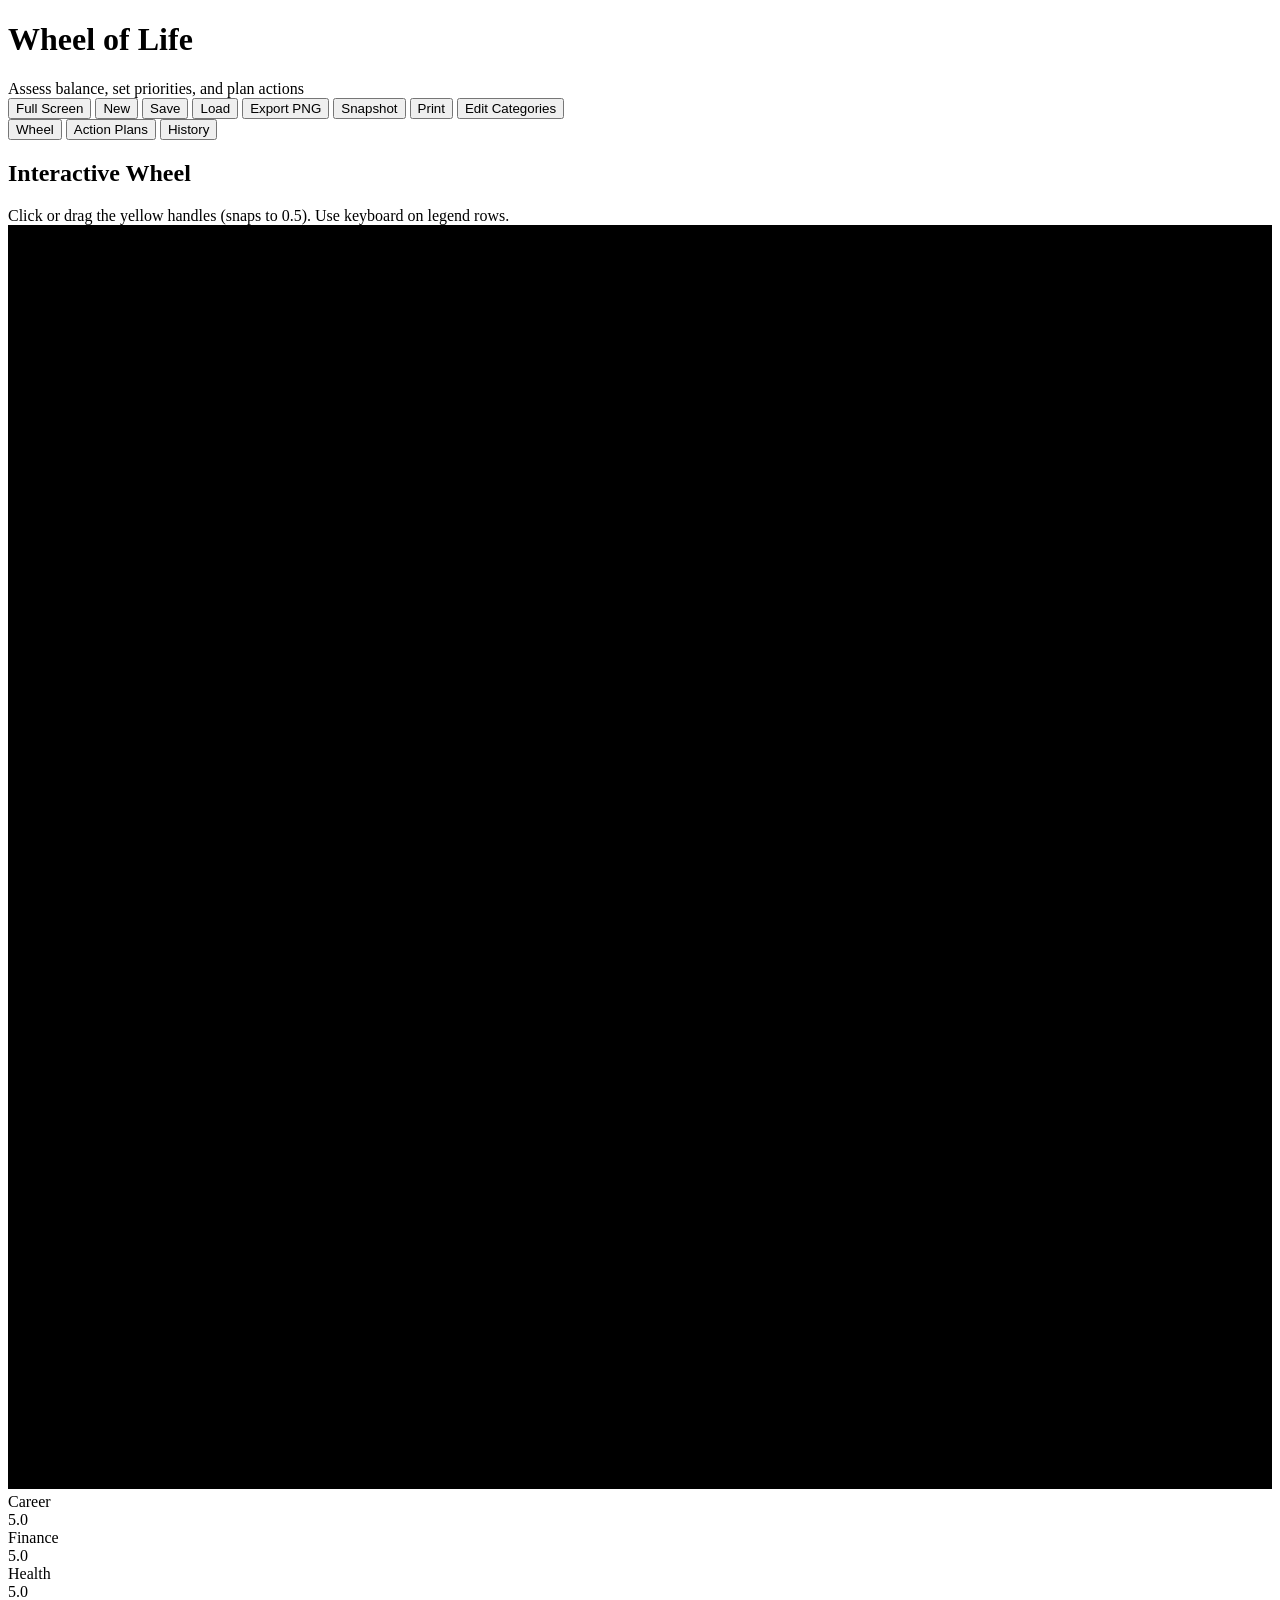
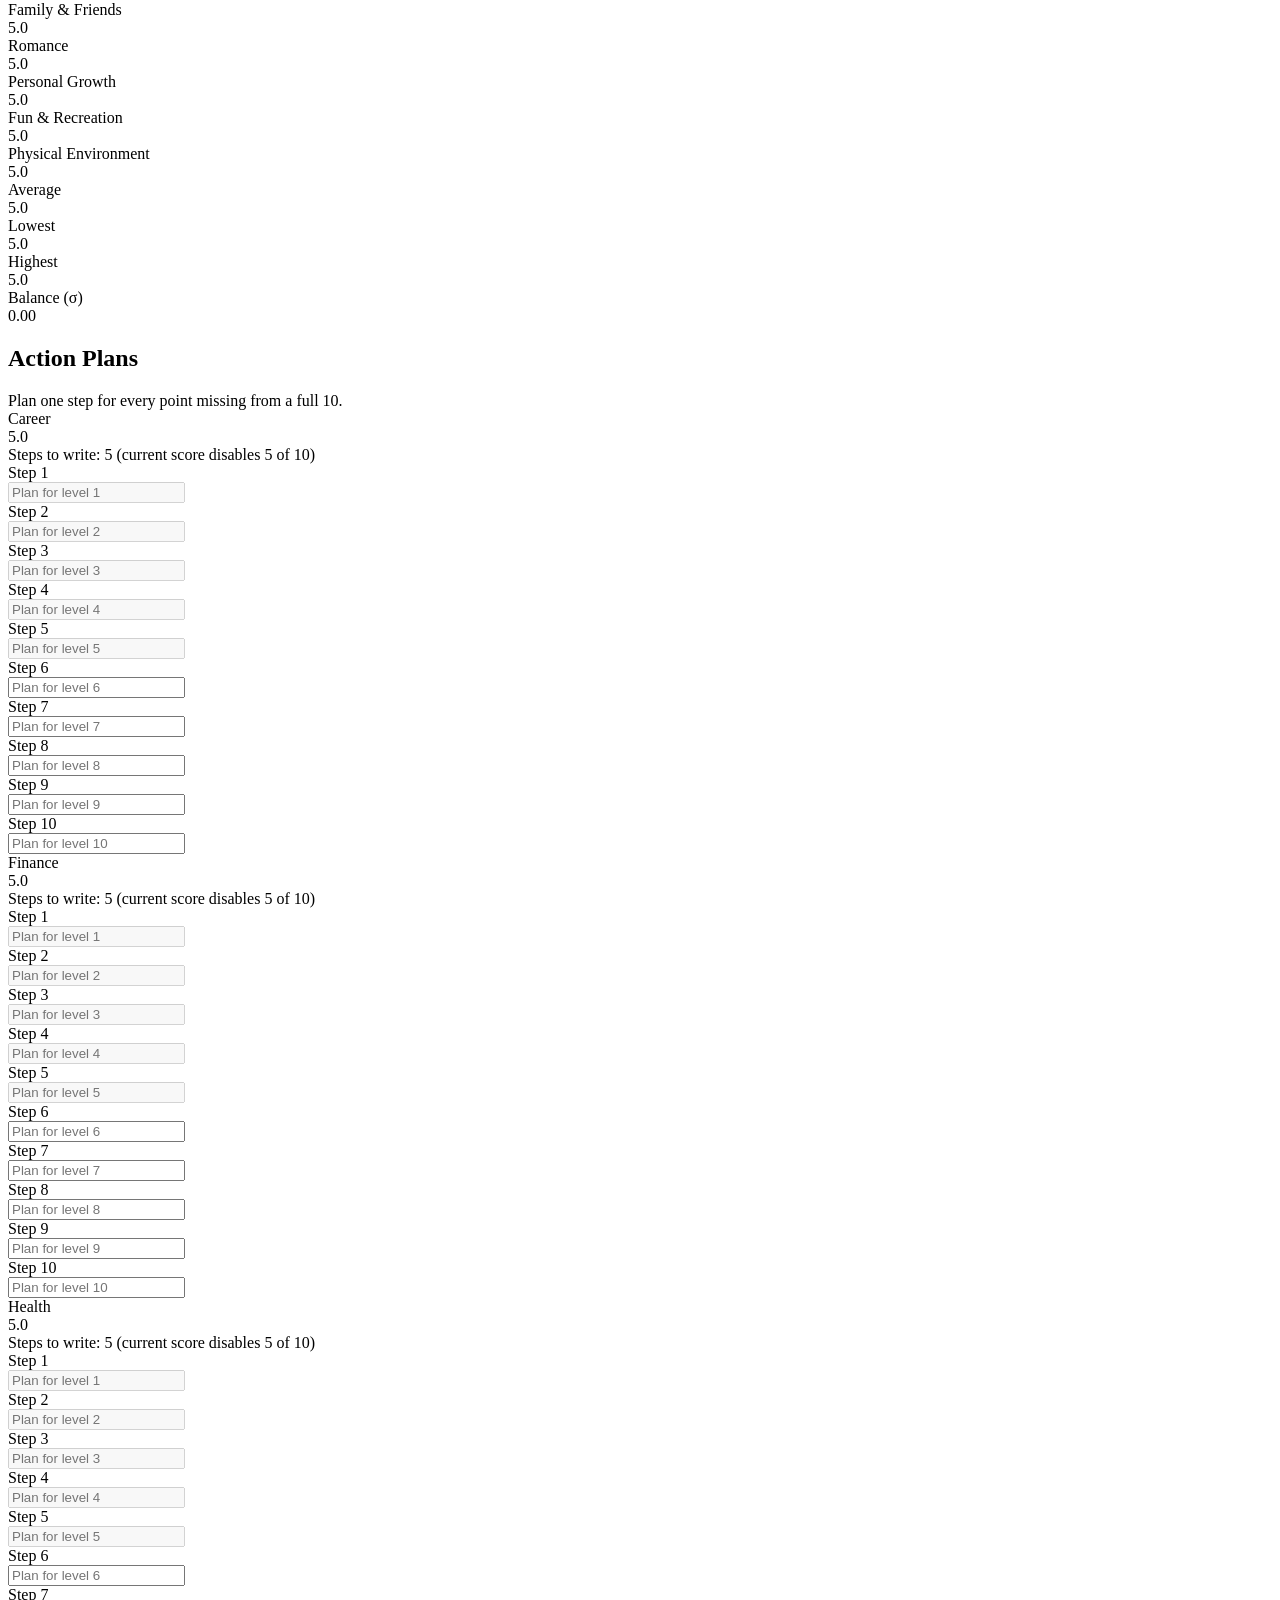
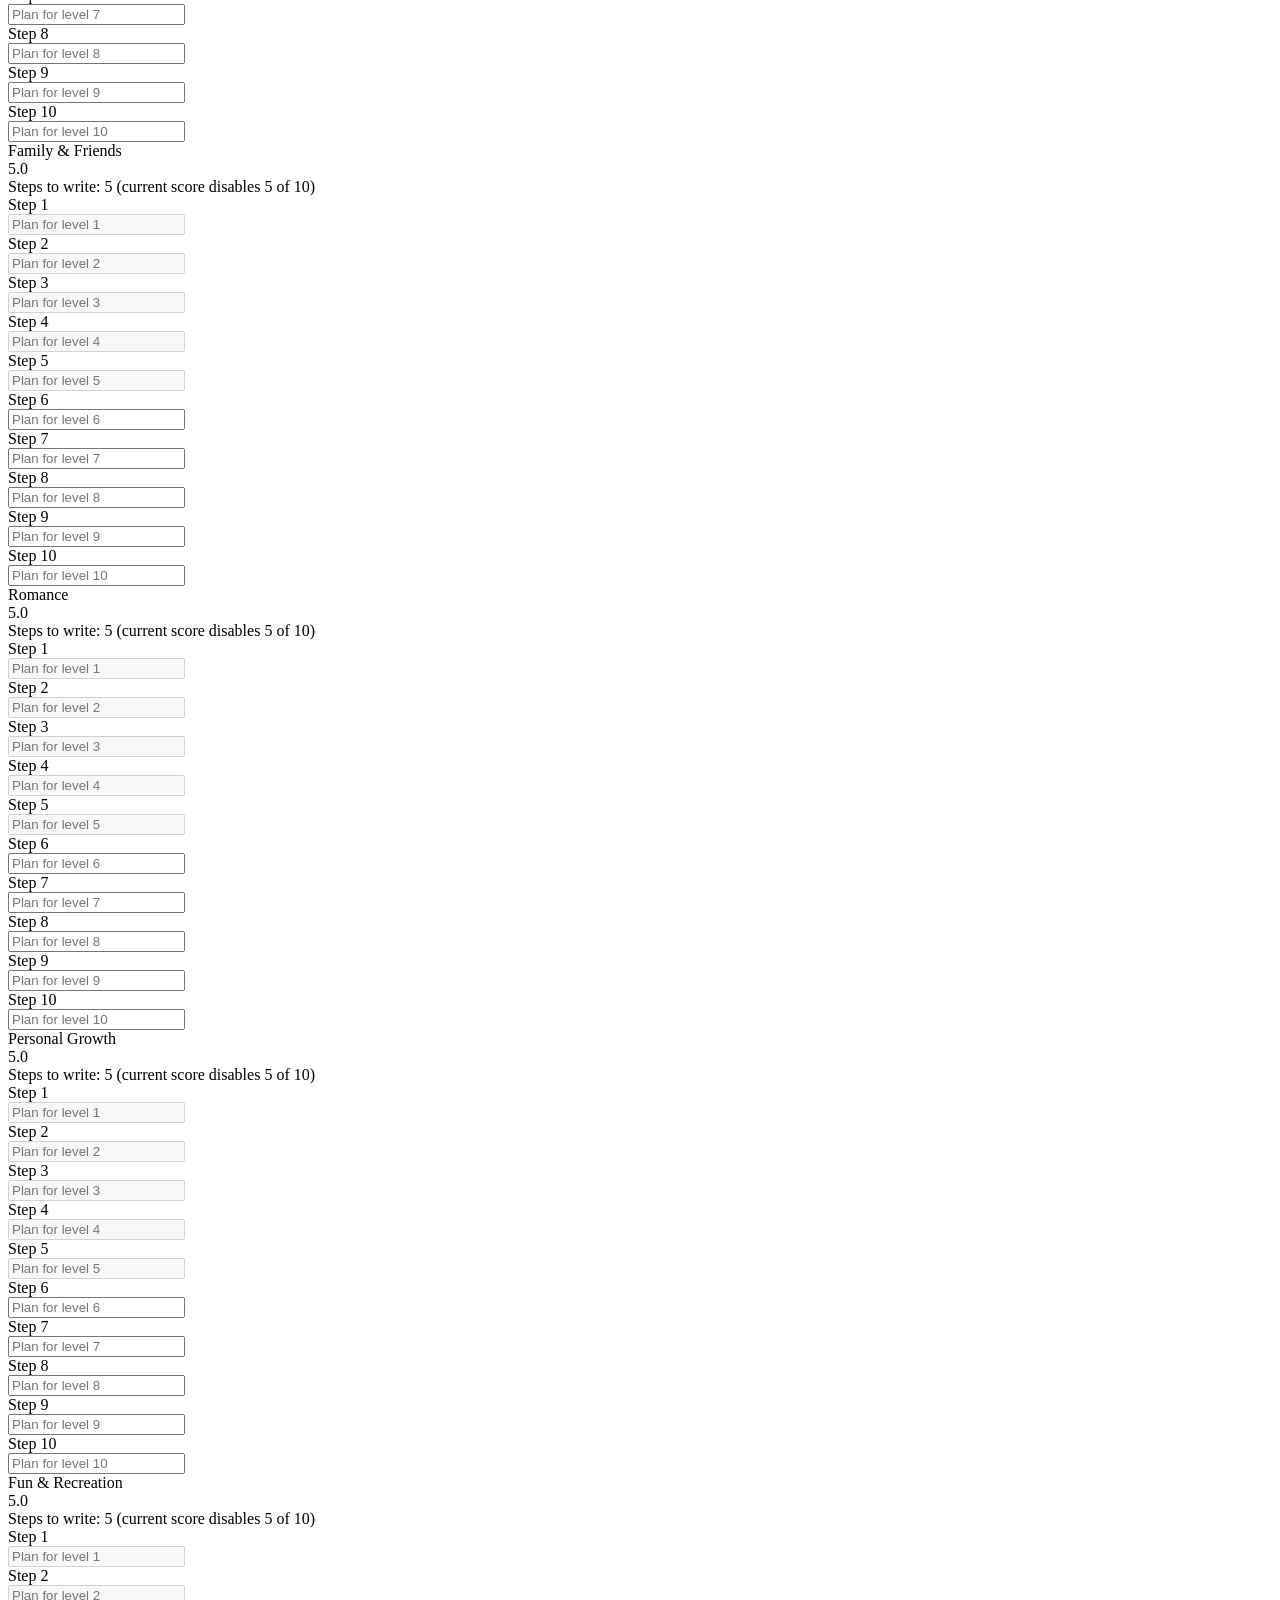
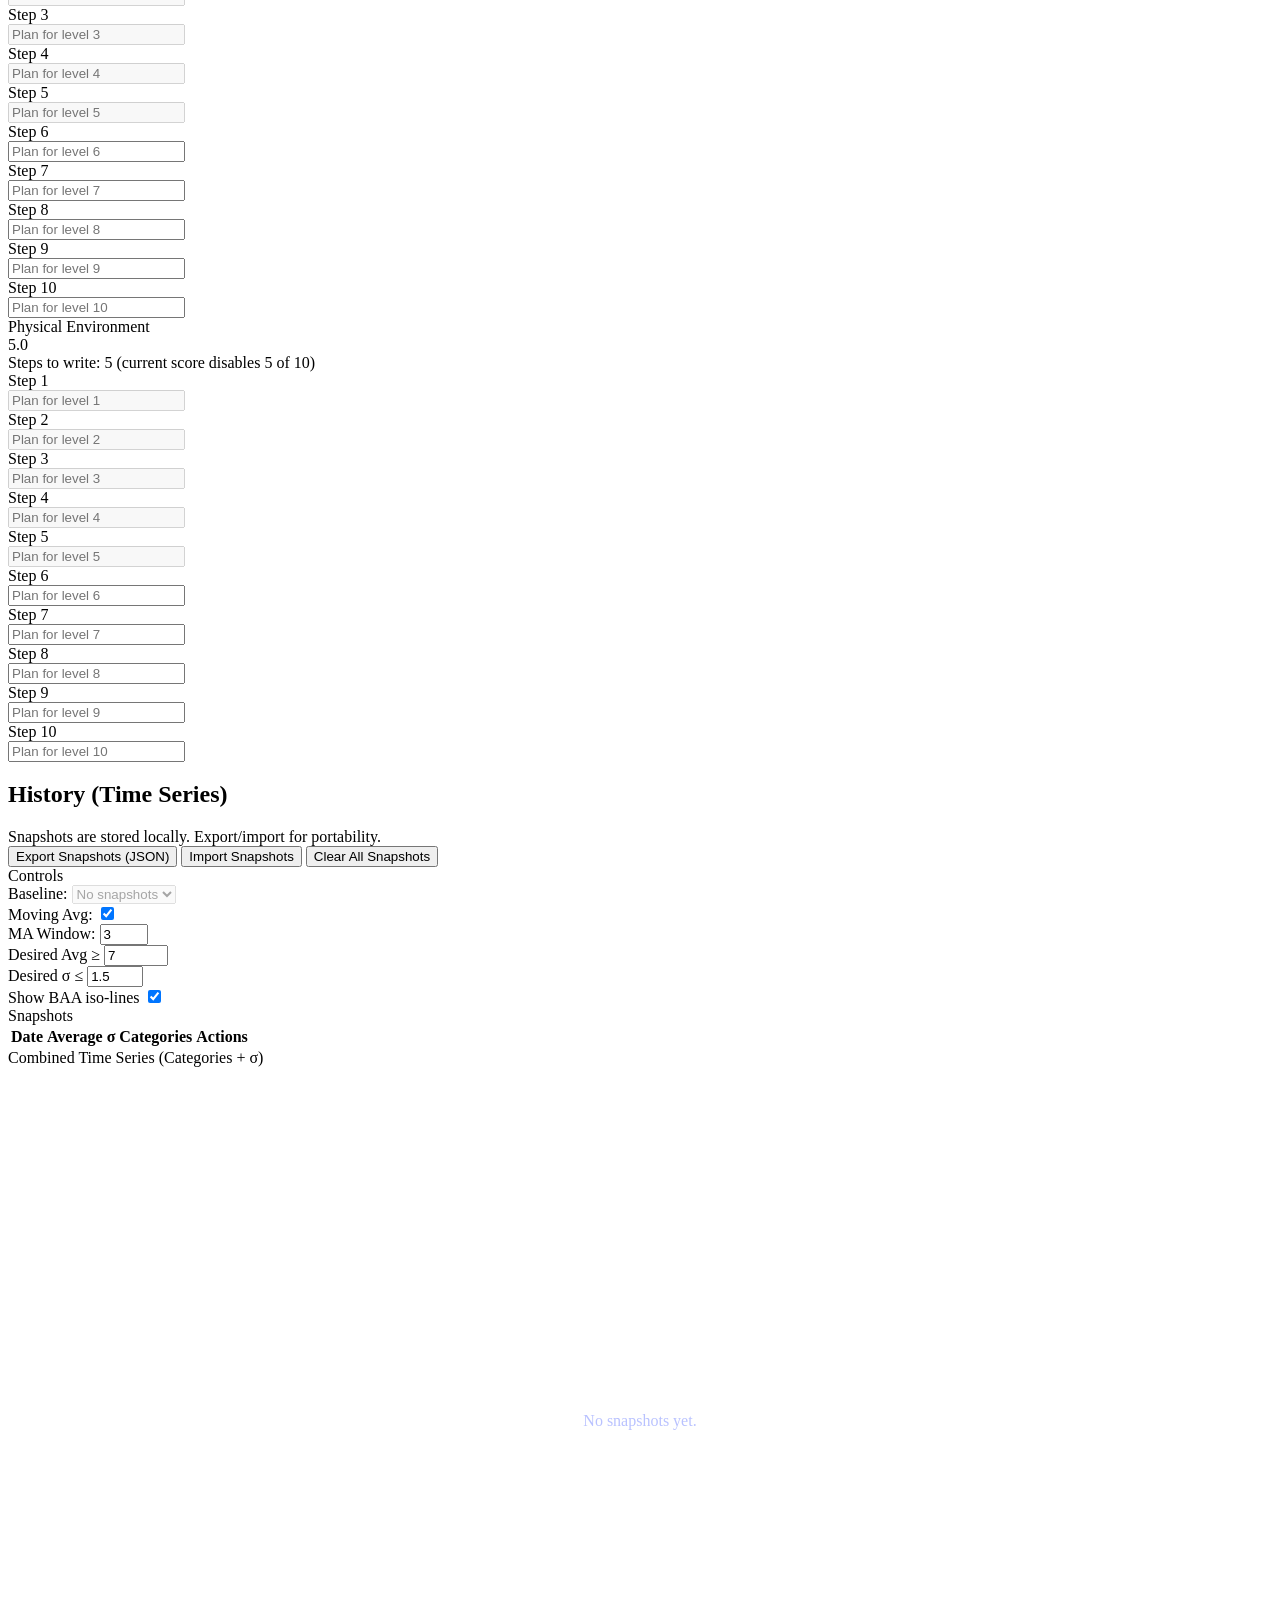
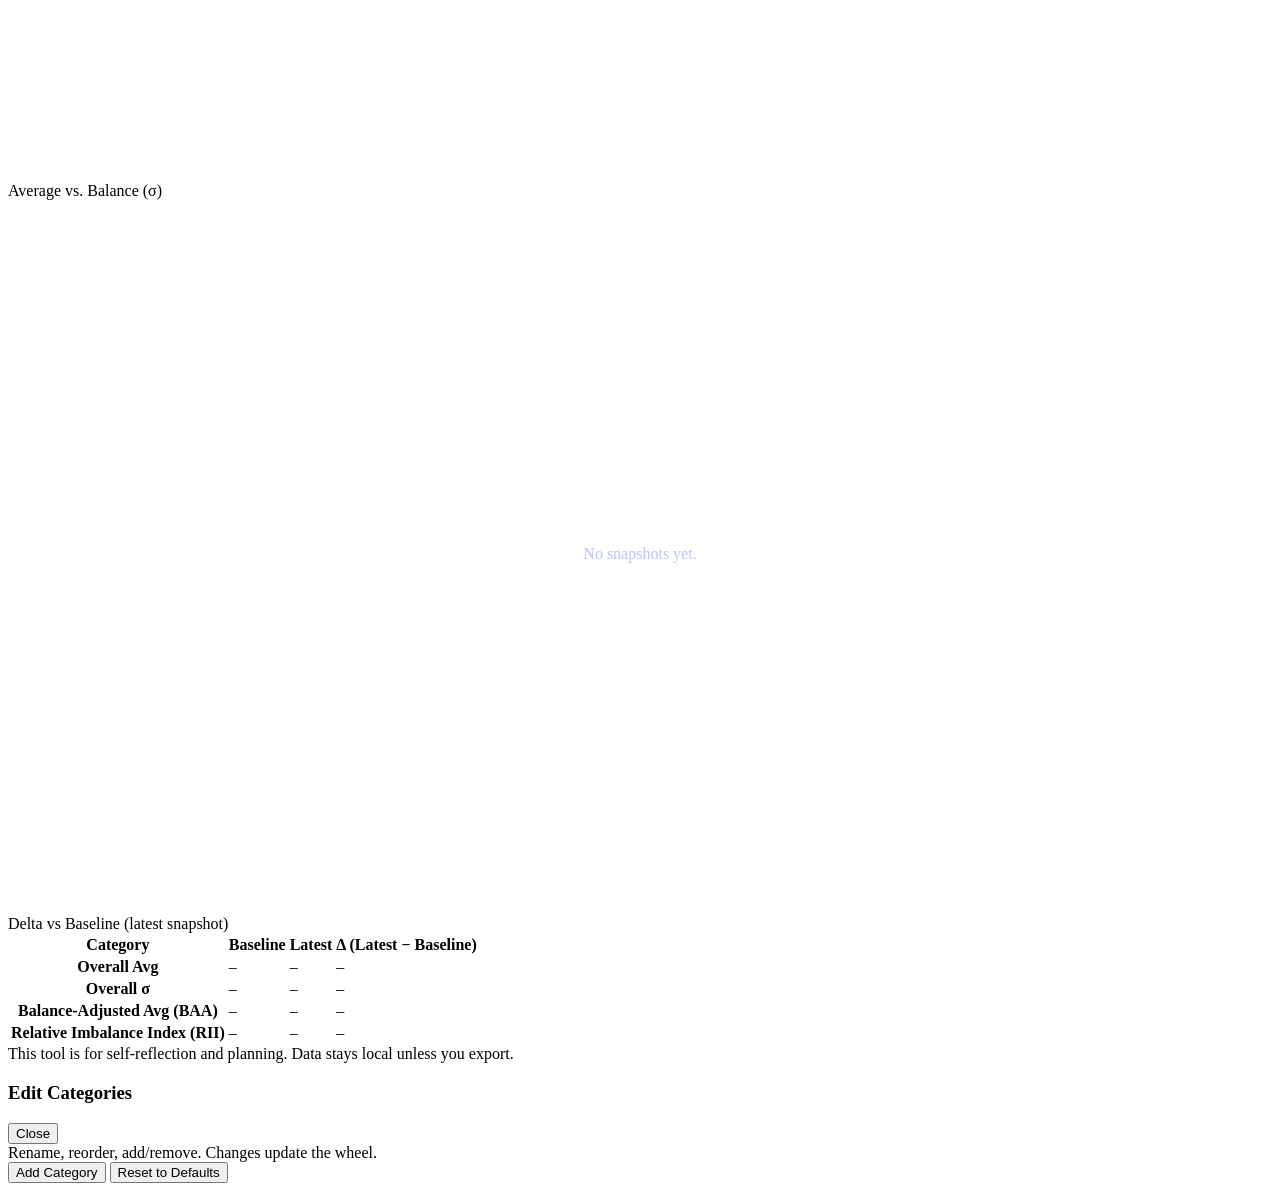
==== index.html @ f2a6cd01 "Update index.html - fix print stylesheet link" ====
<!DOCTYPE html>
<html lang="en">
<head>
  <meta charset="utf-8" />
  <title>Wheel of Life — Interactive Workshop App</title>
  <meta name="viewport" content="width=device-width, initial-scale=1" />
  <link rel="stylesheet" href="/wheel_of_life/css/base.css">
  <link rel="stylesheet" media="print" href="/wheel_of_life/css/print.css">
</head>
<body>
  <header>
    <div>
      <h1>Wheel of Life</h1>
      <div class="sub">Assess balance, set priorities, and plan actions</div>
    </div>
    <div class="toolbar">
      <button class="btn" id="btnFullscreen">Full Screen</button>
      <button class="btn" id="btnNew">New</button>
      <button class="btn" id="btnSave">Save</button>
      <button class="btn" id="btnLoad">Load</button>
      <button class="btn primary" id="btnExport">Export PNG</button>
      <button class="btn" id="btnSnapshot">Snapshot</button>
      <button class="btn ghost" id="btnPrint">Print</button>
      <button class="btn" id="btnEditCats">Edit Categories</button>
      <input type="file" id="fileInput" accept=".json,.txt" style="display:none" />
      <input type="file" id="snapFileInput" accept=".json,.txt" style="display:none" />
    </div>
  </header>

  <!-- Tabs -->
  <div class="tabs">
    <button class="tab active" data-tab="wheel">Wheel</button>
    <button class="tab" data-tab="actions">Action Plans</button>
    <button class="tab" data-tab="history">History</button>
  </div>

  <main>
    <!-- WHEEL -->
    <section id="page-wheel" class="page active">
      <section class="card">
        <h2>Interactive Wheel</h2>
        <div class="small">Click or drag the yellow handles (snaps to 0.5). Use keyboard on legend rows.</div>

        <div class="wheel-wrap">
          <svg id="wheel" viewBox="0 0 1100 1100" role="img" aria-label="Wheel of Life chart" xmlns="http://www.w3.org/2000/svg">
            <defs>
              <radialGradient id="bgGrad" cx="50%" cy="50%" r="60%">
                <stop offset="0%" stop-color="#0f1324"></stop>
                <stop offset="100%" stop-color="#0b1020"></stop>
              </radialGradient>
            </defs>
            <rect x="0" y="0" width="1100" height="1100" fill="url(#bgGrad)"></rect>

            <g id="rings"></g>
            <g id="axes"></g>
            <g id="ticks"></g>
            <g id="bands"></g>
            <g id="labels"></g>

            <!-- Overlay BEFORE handles (so handles remain draggable) -->
            <rect class="overlay" x="0" y="0" width="1100" height="1100"></rect>

            <g id="handles"></g>
            <circle class="center-dot" cx="550" cy="550" r="3"></circle>
          </svg>
          <div id="liveRegion" class="sr-live" aria-live="polite" aria-atomic="true"></div>
        </div>

        <div id="legend" class="legend" aria-label="Category legend and current scores"></div>

        <div class="statline">
          <div class="stat"><div class="label">Average</div><div class="value" id="avgVal">5.0</div></div>
          <div class="stat"><div class="label">Lowest</div><div class="value" id="minVal">5.0</div></div>
          <div class="stat"><div class="label">Highest</div><div class="value" id="maxVal">5.0</div></div>
          <div class="stat"><div class="label">Balance (σ)</div><div class="value" id="stdVal">0.00</div></div>
        </div>
      </section>
    </section>

    <!-- ACTION PLANS -->
    <section id="page-actions" class="page">
      <section class="card">
        <h2>Action Plans</h2>
        <div class="small">Plan one step for every point missing from a full 10.</div>
        <div id="plansPanel" class="plans-panel"></div>
      </section>
    </section>

    <!-- HISTORY -->
    <section id="page-history" class="page">
      <section class="card">
        <h2>History (Time Series)</h2>
        <div class="small">Snapshots are stored locally. Export/import for portability.</div>

        <div class="history-toolbar">
          <button class="btn" id="btnExportSnaps">Export Snapshots (JSON)</button>
          <button class="btn" id="btnImportSnaps">Import Snapshots</button>
          <button class="btn danger" id="btnClearSnaps">Clear All Snapshots</button>
        </div>

        <div class="chart-card">
          <div class="chart-title">Controls</div>
          <div class="chart-controls">
            <div class="form-field">
              <label for="baselineSelect">Baseline:</label>
              <select id="baselineSelect"></select>
            </div>
            <div class="form-field">
              <label for="maToggle">Moving Avg:</label>
              <input type="checkbox" id="maToggle" checked />
            </div>
            <div class="form-field">
              <label for="maWindow">MA Window:</label>
              <input type="number" id="maWindow" min="2" max="10" value="3" />
            </div>
            <div class="form-field">
              <label for="targetAvg">Desired Avg ≥</label>
              <input type="number" id="targetAvg" min="0" max="10" step="0.5" value="7" />
            </div>
            <div class="form-field">
              <label for="targetSigma">Desired σ ≤</label>
              <input type="number" id="targetSigma" min="0" max="5" step="0.1" value="1.5" />
            </div>
            <div class="form-field">
              <label for="isoToggle">Show BAA iso-lines</label>
              <input type="checkbox" id="isoToggle" checked />
            </div>
          </div>
        </div>

        <div class="history-grid">
          <!-- Snapshots table card -->
          <div class="chart-card">
            <div class="chart-title">Snapshots</div>
            <table class="history-table" id="historyTable" aria-label="Snapshot list">
              <thead>
                <tr>
                  <th>Date</th>
                  <th>Average</th>
                  <th>σ</th>
                  <th>Categories</th>
                  <th>Actions</th>
                </tr>
              </thead>
              <tbody></tbody>
            </table>
          </div>

          <!-- Combined time series -->
          <div class="chart-card">
            <div class="chart-title">Combined Time Series (Categories + σ)</div>
            <div id="combinedChart" class="chart-svg" role="img" aria-label="Categories and balance sigma over time" tabindex="0"></div>
          </div>

          <div class="chart-card">
            <div class="chart-title">Average vs. Balance (σ)</div>
            <div id="avgSigmaChart" class="chart-svg" role="img" aria-label="Average vs sigma" tabindex="0"></div>
          </div>

          <div class="chart-card">
            <div class="chart-title">Delta vs Baseline (latest snapshot)</div>
            <table class="history-table" id="deltaTable" aria-label="Delta vs baseline">
              <thead>
                <tr>
                  <th>Category</th>
                  <th>Baseline</th>
                  <th>Latest</th>
                  <th>Δ (Latest − Baseline)</th>
                </tr>
              </thead>
              <tbody></tbody>
              <tfoot>
                <tr><th>Overall Avg</th><td id="deltaAvgBase">–</td><td id="deltaAvgLatest">–</td><td id="deltaAvgDiff">–</td></tr>
                <tr><th>Overall σ</th><td id="deltaSigmaBase">–</td><td id="deltaSigmaLatest">–</td><td id="deltaSigmaDiff">–</td></tr>
                <tr><th>Balance‑Adjusted Avg (BAA)</th><td id="deltaBAABase">–</td><td id="deltaBAALatest">–</td><td id="deltaBAADiff">–</td></tr>
                <tr><th>Relative Imbalance Index (RII)</th><td id="deltaRIIBase">–</td><td id="deltaRIILatest">–</td><td id="deltaRIIDiff">–</td></tr>
              </tfoot>
            </table>
          </div>
        </div>
      </section>
    </section>
  </main>

  <div class="footer-note">This tool is for self-reflection and planning. Data stays local unless you export.</div>

  <!-- Modal -->
  <div id="modalOverlay" class="modal-overlay" aria-hidden="true">
    <div class="modal" role="dialog" aria-modal="true" aria-labelledby="modalTitle">
      <header><h3 id="modalTitle">Edit Categories</h3><button class="btn" id="btnCloseModal">Close</button></header>
      <div class="content">
        <div class="small">Rename, reorder, add/remove. Changes update the wheel.</div>
        <div id="editList" class="edit-list"></div>
      </div>
      <div class="footer">
        <button class="btn" id="btnAddCategory">Add Category</button>
        <button class="btn danger" id="btnResetCategories">Reset to Defaults</button>
      </div>
    </div>
  </div>

  <script>
    /* ---------- CONFIG ---------- */
    const MAX_VALUE = 10;
    const SIZE = 1100;
    const CX = SIZE / 2;
    const CY = SIZE / 2;
    const MARGIN = 60;
    const RADIUS = (SIZE / 2) - MARGIN - 30;
    const BAND_THICKNESS = RADIUS / MAX_VALUE;

    const STEP_FINE = 0.5;
    const STEP_COARSE = 1.0;

    const STATE_KEY = 'wheelOfLifeState.v8';
    const SNAPSHOTS_KEY = 'wheelOfLifeSnapshots.v1';

    /* Disable mode for action steps: 'floor' | 'round' | 'ceil' */
    const DISABLE_MODE = 'ceil';

    /* Saturation curve for bands */
    const SAT_MIN = 30, SAT_MAX = 80, LIGHTNESS = 52;

    const DEFAULT_CATEGORIES = [
      "Career","Finance","Health","Family & Friends","Romance","Personal Growth","Fun & Recreation","Physical Environment"
    ];

    /* ---------- STATE ---------- */
    let categories = [...DEFAULT_CATEGORIES];
    let values = new Array(categories.length).fill(5);
    let notes = new Array(categories.length).fill('');
    let steps = new Array(categories.length).fill(null).map(()=> new Array(10).fill(''));
    let draggingIndex = null, pointerId = null;
    let snapshots = [];

    /* ---------- UTILS ---------- */
    function angleForIndex(i, count=categories.length){ const step=(2*Math.PI)/count; return -Math.PI/2 + (i*step); }
    function stepAngle(count=categories.length){ return (2*Math.PI)/count; }
    function pointOnCircle(theta, r){ return { x: CX + r*Math.cos(theta), y: CY + r*Math.sin(theta) }; }
    function clamp(v,min,max){ return Math.max(min, Math.min(max, v)); }
    function roundTo(v, step=STEP_FINE){ return Math.round(v/step)*step; }
    function valueToRadius(v){ return (v / MAX_VALUE) * RADIUS; }
    function radiusToValue(r){ return clamp(roundTo((r / RADIUS) * MAX_VALUE, STEP_FINE), 0, MAX_VALUE); }
    function fmtDate(ts){ return new Date(ts).toLocaleString(); }
    function arrayAvg(arr){ return arr.reduce((a,b)=>a+b,0)/arr.length; }
    function arrayStd(arr){ const avg=arrayAvg(arr); return Math.sqrt(arr.reduce((s,v)=>s+Math.pow(v-avg,2),0)/arr.length); }
    function disabledCountForValue(v){
      if (DISABLE_MODE==='ceil') return Math.min(MAX_VALUE, Math.ceil(v));
      if (DISABLE_MODE==='round') return Math.min(MAX_VALUE, Math.round(v));
      return Math.min(MAX_VALUE, Math.floor(v));
    }
    function hslToHex(h, s, l){
      s/=100; l/=100;
      const c=(1-Math.abs(2*l-1))*s, x=c*(1-Math.abs((h/60)%2-1)), m=l-c/2;
      let r=0,g=0,b=0;
      if(h<60){ r=c; g=x; } else if(h<120){ r=x; g=c; }
      else if(h<180){ g=c; b=x; } else if(h<240){ g=x; b=c; }
      else if(h<300){ r=x; b=c; } else { r=c; b=x; }
      r=Math.round((r+m)*255); g=Math.round((g+m)*255); b=Math.round((b+m)*255);
      const toHex=v=>v.toString(16).padStart(2,'0');
      return `#${toHex(r)}${toHex(g)}${toHex(b)}`;
    }
    function buildPalette(count=categories.length){ return Array.from({length:count},(_,i)=> (i*360)/count ); }
    let paletteHues = buildPalette();

    /* Save/load current */
    function saveLocal(){
      const payload = { categories, values, notes, steps, ts: Date.now() };
      try{ localStorage.setItem(STATE_KEY, JSON.stringify(payload)); }catch(e){}
    }
    function loadLocal(){
      try{
        const raw=localStorage.getItem(STATE_KEY); if(!raw) return false;
        const obj=JSON.parse(raw);
        if(!obj || !obj.categories || !obj.values) return false;
        categories = obj.categories;
        values = obj.values.map(v=> roundTo(v, STEP_FINE));
        notes = obj.notes || new Array(categories.length).fill('');
        steps = obj.steps && Array.isArray(obj.steps) ? obj.steps.map(arr=> (Array.isArray(arr)? arr.slice(0,10).concat(new Array(Math.max(0,10-(arr.length||0))).fill('')) : new Array(10).fill(''))) : new Array(categories.length).fill(null).map(()=> new Array(10).fill(''));
        ensureArrayLengths();
        return true;
      }catch(e){ return false; }
    }
    function ensureArrayLengths(){
      if(values.length!==categories.length) values=new Array(categories.length).fill(5);
      if(notes.length!==categories.length) notes=new Array(categories.length).fill('');
      if(steps.length!==categories.length) steps=new Array(categories.length).fill(null).map(()=> new Array(10).fill(''));
    }

    /* Snapshots */
    function saveSnapshots(){ try{ localStorage.setItem(SNAPSHOTS_KEY, JSON.stringify({snaps:snapshots})); }catch(e){} }
    function loadSnapshots(){
      try{
        const raw=localStorage.getItem(SNAPSHOTS_KEY); if(!raw) return false;
        const obj=JSON.parse(raw); if(!obj || !obj.snaps) return false;
        snapshots=obj.snaps; return true;
      }catch(e){ return false; }
    }

    /* ---------- SVG refs ---------- */
    const svgEl=document.getElementById('wheel'),
          ringsG=document.getElementById('rings'),
          axesG=document.getElementById('axes'),
          ticksG=document.getElementById('ticks'),
          bandsG=document.getElementById('bands'),
          labelsG=document.getElementById('labels'),
          handlesG=document.getElementById('handles'),
          overlayEl=document.querySelector('.overlay'),
          legendEl=document.getElementById('legend'),
          liveRegion=document.getElementById('liveRegion');

    /* ---------- Wheel drawing ---------- */
    function drawBase(){
      ringsG.innerHTML=''; axesG.innerHTML=''; ticksG.innerHTML=''; labelsG.innerHTML=''; handlesG.innerHTML=''; bandsG.innerHTML='';
      paletteHues = buildPalette(categories.length);

      // Rings per unit (robust major line detection)
      for(let r=BAND_THICKNESS; r<=RADIUS+0.001; r+=BAND_THICKNESS){
        const c=document.createElementNS('http://www.w3.org/2000/svg','circle');
        c.setAttribute('cx',CX); c.setAttribute('cy',CY); c.setAttribute('r',r.toFixed(2));
        const level = r / BAND_THICKNESS;
        const isMajor = Math.abs(level % 5) < 0.01;
        c.setAttribute('class','ring'); c.setAttribute('stroke-width', isMajor ? '1.4' : '1.0');
        ringsG.appendChild(c);
      }
      // Axes, ticks, labels, handles
      const count=categories.length, step=stepAngle(count);
      for(let i=0;i<count;i++){
        const theta=angleForIndex(i,count), end=pointOnCircle(theta,RADIUS);
        const axis=document.createElementNS('http://www.w3.org/2000/svg','line');
        axis.setAttribute('x1',CX); axis.setAttribute('y1',CY); axis.setAttribute('x2',end.x.toFixed(2)); axis.setAttribute('y2',end.y.toFixed(2)); axis.setAttribute('class','axis'); axesG.appendChild(axis);
        for(let v=1; v<MAX_VALUE; v++){
          const tPt=pointOnCircle(theta,v*BAND_THICKNESS);
          const tick=document.createElementNS('http://www.w3.org/2000/svg','circle');
          tick.setAttribute('cx',tPt.x.toFixed(2)); tick.setAttribute('cy',tPt.y.toFixed(2)); tick.setAttribute('r','1.6'); tick.setAttribute('class','tick'); ticksG.appendChild(tick);
        }
        const labelR=RADIUS+18, labelPt=pointOnCircle(theta,labelR);
        const lab=document.createElementNS('http://www.w3.org/2000/svg','text');
        lab.setAttribute('x',labelPt.x.toFixed(2)); lab.setAttribute('y',labelPt.y.toFixed(2)); lab.setAttribute('class','cat-label');
        lab.setAttribute('text-anchor',(Math.abs(Math.cos(theta))<0.3)?'middle':(Math.cos(theta)>0?'start':'end'));
        lab.setAttribute('dominant-baseline',(Math.sin(theta)>0.3)?'hanging':(Math.sin(theta)<-0.3?'baseline':'middle'));
        lab.textContent=categories[i]; labelsG.appendChild(lab);

        const hv=values[i], hp=pointOnCircle(theta,valueToRadius(hv));
        const handle=document.createElementNS('http://www.w3.org/2000/svg','circle');
        handle.setAttribute('cx',hp.x.toFixed(2)); handle.setAttribute('cy',hp.y.toFixed(2)); handle.setAttribute('r',8);
        handle.setAttribute('data-index',i); handle.setAttribute('class','handle'); handlesG.appendChild(handle);
      }

      buildBands(); updateBands(); updateLegend(); updateStats(); buildPlansPanel(); buildHistoryTable();
      buildA11yControls(); refreshHistoryControls();

      // Guard against chart errors blocking interaction
      try {
        drawHistoryCharts();
      } catch (e) {
        console.warn('History charts failed to draw:', e);
      }

      updateDeltaTable();
    }

    function buildBands(){
      const count=categories.length;
      for(let i=0;i<count;i++){
        const g=document.createElementNS('http://www.w3.org/2000/svg','g');
        g.setAttribute('class','category-bands'); g.setAttribute('data-index',i); bandsG.appendChild(g);
      }
    }

    // Full-ring path for 360° band (used when count===1)
    function fullRingPath(r0, r1){
      const a0 = -Math.PI/2;
      const pSo = pointOnCircle(a0, r1);
      const pMidO = pointOnCircle(a0 + Math.PI, r1);
      const pSi = pointOnCircle(a0, r0);
      const pMidI = pointOnCircle(a0 + Math.PI, r0);
      return [
        `M ${pSo.x.toFixed(2)} ${pSo.y.toFixed(2)}`,
        `A ${r1.toFixed(2)} ${r1.toFixed(2)} 0 1 1 ${pMidO.x.toFixed(2)} ${pMidO.y.toFixed(2)}`,
        `A ${r1.toFixed(2)} ${r1.toFixed(2)} 0 1 1 ${pSo.x.toFixed(2)} ${pSo.y.toFixed(2)}`,
        `L ${pSi.x.toFixed(2)} ${pSi.y.toFixed(2)}`,
        `A ${r0.toFixed(2)} ${r0.toFixed(2)} 0 1 0 ${pMidI.x.toFixed(2)} ${pMidI.y.toFixed(2)}`,
        `A ${r0.toFixed(2)} ${r0.toFixed(2)} 0 1 0 ${pSi.x.toFixed(2)} ${pSi.y.toFixed(2)}`,
        `Z`
      ].join(' ');
    }

    // Annular sector path with dynamic large-arc flag for correctness
    function annularSectorPath(r0,r1,start,end){
      const sweep = end - start;
      const LAF = (Math.abs(sweep) > Math.PI) ? 1 : 0;
      const pSi=pointOnCircle(start,r0), pEi=pointOnCircle(end,r0), pEo=pointOnCircle(end,r1), pSo=pointOnCircle(start,r1);
      if(r0 < 0.0001){
        return `M ${CX} ${CY} L ${pSo.x.toFixed(2)} ${pSo.y.toFixed(2)} A ${r1.toFixed(2)} ${r1.toFixed(2)} 0 ${LAF} 1 ${pEo.x.toFixed(2)} ${pEo.y.toFixed(2)} Z`;
      }
      return `M ${pSo.x.toFixed(2)} ${pSo.y.toFixed(2)} A ${r1.toFixed(2)} ${r1.toFixed(2)} 0 ${LAF} 1 ${pEo.x.toFixed(2)} ${pEo.y.toFixed(2)} L ${pEi.x.toFixed(2)} ${pEi.y.toFixed(2)} A ${r0.toFixed(2)} ${r0.toFixed(2)} 0 ${LAF} 0 ${pSi.x.toFixed(2)} ${pSi.y.toFixed(2)} Z`;
    }

    function bandColor(hue, bandIndex){ const s=SAT_MIN + (bandIndex/MAX_VALUE)*(SAT_MAX-SAT_MIN); return hslToHex(hue, s, LIGHTNESS); }
    function updateBands(){
      const count=categories.length, step=stepAngle(count);
      for(let i=0;i<count;i++){
        const group=bandsG.querySelector(`.category-bands[data-index="${i}"]`); group.innerHTML='';
        const hue=paletteHues[i];
        const v=values[i], full=Math.floor(v), frac=v-full;

        if(count===1){
          // Render full 360° rings for the single category
          for(let j=0;j<full;j++){
            const r0=j*BAND_THICKNESS, r1=(j+1)*BAND_THICKNESS;
            const path=document.createElementNS('http://www.w3.org/2000/svg','path');
            path.setAttribute('class','band'); path.setAttribute('d', fullRingPath(r0,r1)); path.setAttribute('fill', bandColor(hue, j+1));
            group.appendChild(path);
          }
          if(frac>0){
            const r0=full*BAND_THICKNESS, r1=r0 + frac*BAND_THICKNESS;
            const path=document.createElementNS('http://www.w3.org/2000/svg','path');
            path.setAttribute('class','band'); path.setAttribute('d', fullRingPath(r0,r1)); path.setAttribute('fill', bandColor(hue, full+1));
            group.appendChild(path);
          }
          continue;
        }

        const thetaCenter=angleForIndex(i,count), start=thetaCenter - step/2, end=thetaCenter + step/2;
        for(let j=0;j<full;j++){
          const r0=j*BAND_THICKNESS, r1=(j+1)*BAND_THICKNESS;
          const path=document.createElementNS('http://www.w3.org/2000/svg','path');
          path.setAttribute('class','band'); path.setAttribute('d', annularSectorPath(r0,r1,start,end)); path.setAttribute('fill', bandColor(hue, j+1));
          group.appendChild(path);
        }
        if(frac>0){
          const r0=full*BAND_THICKNESS, r1=r0 + frac*BAND_THICKNESS;
          const path=document.createElementNS('http://www.w3.org/2000/svg','path');
          path.setAttribute('class','band'); path.setAttribute('d', annularSectorPath(r0,r1,start,end)); path.setAttribute('fill', bandColor(hue, full+1));
          group.appendChild(path);
        }
      }
    }

    // Legend rendering via DocumentFragment (perf)
    function updateLegend(){
      legendEl.innerHTML='';
      const frag = document.createDocumentFragment();
      for(let i=0;i<categories.length;i++){
        const row=document.createElement('div'); row.className='row';
        const sw=document.createElement('div'); sw.className='swatch'; sw.style.background = bandColor(paletteHues[i], MAX_VALUE);
        const nm=document.createElement('div'); nm.className='name'; nm.textContent=categories[i];
        const val=document.createElement('div'); val.className='val'; val.textContent=values[i].toFixed(1);
        row.appendChild(sw); row.appendChild(nm); row.appendChild(val);
        frag.appendChild(row);
      }
      legendEl.appendChild(frag);
    }
    function updateStats(){
      const avg=arrayAvg(values), std=arrayStd(values);
      document.getElementById('avgVal').textContent=avg.toFixed(1);
      document.getElementById('minVal').textContent=Math.min(...values).toFixed(1);
      document.getElementById('maxVal').textContent=Math.max(...values).toFixed(1);
      document.getElementById('stdVal').textContent=std.toFixed(2);
    }

    /* ---------- Interaction ---------- */
    function nearestAxisIndex(theta){
      const count=categories.length; let best=0, bestDiff=Infinity;
      for(let i=0;i<count;i++){
        const a=angleForIndex(i,count); const diff=Math.abs(Math.atan2(Math.sin(theta-a), Math.cos(theta-a)));
        if(diff<bestDiff){ bestDiff=diff; best=i; }
      }
      return best;
    }
    function onOverlayPointerDown(e){
      overlayEl.setPointerCapture(e.pointerId); pointerId=e.pointerId;
      const pt=clientToSvg(e.clientX,e.clientY), dx=pt.x-CX, dy=pt.y-CY, theta=Math.atan2(dy,dx), r=Math.sqrt(dx*dx+dy*dy);
      const index=nearestAxisIndex(theta); const newVal=radiusToValue(clamp(r,0,RADIUS));
      setValue(index, newVal, {announce:true}); draggingIndex=index;
    }
    function onOverlayPointerMove(e){
      if(draggingIndex===null || e.pointerId!==pointerId) return;
      const pt=clientToSvg(e.clientX,e.clientY), dx=pt.x-CX, dy=pt.y-CY, r=Math.sqrt(dx*dx+dy*dy);
      setValue(draggingIndex, radiusToValue(clamp(r,0,RADIUS)));
    }
    function onOverlayPointerUp(e){ if(e.pointerId===pointerId){ overlayEl.releasePointerCapture(e.pointerId); draggingIndex=null; pointerId=null; saveLocal(); } }
    function onHandlePointerDown(e){ const idx=parseInt(e.target.getAttribute('data-index'),10); handlesG.setPointerCapture(e.pointerId); pointerId=e.pointerId; draggingIndex=idx; }
    function onHandlePointerMove(e){
      if(draggingIndex===null || e.pointerId!==pointerId) return;
      const pt=clientToSvg(e.clientX,e.clientY), dx=pt.x-CX, dy=pt.y-CY, r=Math.sqrt(dx*dx+dy*dy);
      setValue(draggingIndex, radiusToValue(clamp(r,0,RADIUS)));
    }
    function onHandlePointerUp(e){ if(e.pointerId===pointerId){ handlesG.releasePointerCapture(e.pointerId); draggingIndex=null; pointerId=null; saveLocal(); } }
    function clientToSvg(x,y){ const p=svgEl.createSVGPoint(); p.x=x; p.y=y; const m=svgEl.getScreenCTM(); return p.matrixTransform(m.inverse()); }

    function setValue(i, v, opts={}){
      const snapped=roundTo(v, STEP_FINE); values[i]=snapped;
      updateBands(); moveHandlesToValues(); updateLegend(); updateStats(); buildPlansPanel();
      try { drawHistoryCharts(); } catch(e){ console.warn('History charts failed to draw:', e); }
      updateDeltaTable();
      if(opts.announce) announce(`${categories[i]} set to ${values[i].toFixed(1)} of 10.`);
    }
    function moveHandlesToValues(){
      const count=categories.length, handles=handlesG.querySelectorAll('.handle');
      handles.forEach((h,i)=>{ const th=angleForIndex(i,count); const p=pointOnCircle(th, valueToRadius(values[i])); h.setAttribute('cx',p.x.toFixed(2)); h.setAttribute('cy',p.y.toFixed(2)); });
    }
    function buildA11yControls(){
      legendEl.querySelectorAll('.row').forEach((row,i)=>{
        row.setAttribute('tabindex','0'); row.setAttribute('role','slider'); row.setAttribute('aria-valuemin','0'); row.setAttribute('aria-valuemax','10');
        row.setAttribute('aria-valuenow', values[i].toFixed(1)); row.setAttribute('aria-label', `${categories[i]} score`);
        row.setAttribute('aria-orientation','horizontal');
        row.setAttribute('aria-valuetext', `${values[i].toFixed(1)} of 10`);
        row.addEventListener('keydown',(e)=>{
          if(e.key==='ArrowRight'||e.key==='ArrowUp'){ setValue(i, clamp(roundTo(values[i]+STEP_FINE,STEP_FINE),0,MAX_VALUE), {announce:true}); row.setAttribute('aria-valuenow', values[i].toFixed(1)); row.setAttribute('aria-valuetext', `${values[i].toFixed(1)} of 10`); e.preventDefault(); }
          else if(e.key==='ArrowLeft'||e.key==='ArrowDown'){ setValue(i, clamp(roundTo(values[i]-STEP_FINE,STEP_FINE),0,MAX_VALUE), {announce:true}); row.setAttribute('aria-valuenow', values[i].toFixed(1)); row.setAttribute('aria-valuetext', `${values[i].toFixed(1)} of 10`); e.preventDefault(); }
          else if(e.key==='PageUp'){ setValue(i, clamp(roundTo(values[i]+STEP_COARSE,STEP_FINE),0,MAX_VALUE), {announce:true}); row.setAttribute('aria-valuenow', values[i].toFixed(1)); row.setAttribute('aria-valuetext', `${values[i].toFixed(1)} of 10`); e.preventDefault(); }
          else if(e.key==='PageDown'){ setValue(i, clamp(roundTo(values[i]-STEP_COARSE,STEP_FINE),0,MAX_VALUE), {announce:true}); row.setAttribute('aria-valuenow', values[i].toFixed(1)); row.setAttribute('aria-valuetext', `${values[i].toFixed(1)} of 10`); e.preventDefault(); }
          else if(e.key==='Home'){ setValue(i, 0, {announce:true}); row.setAttribute('aria-valuenow', values[i].toFixed(1)); row.setAttribute('aria-valuetext', `${values[i].toFixed(1)} of 10`); e.preventDefault(); }
          else if(e.key==='End'){ setValue(i, 10, {announce:true}); row.setAttribute('aria-valuenow', values[i].toFixed(1)); row.setAttribute('aria-valuetext', `${values[i].toFixed(1)} of 10`); e.preventDefault(); }
        });
      });
    }
    function announce(msg){ liveRegion.textContent=msg; }

    /* ---------- Action Plans ---------- */
    function buildPlansPanel(){
      const panel=document.getElementById('plansPanel'); if(!panel) return;
      panel.innerHTML='';
      for(let i=0;i<categories.length;i++){
        const row=document.createElement('div'); row.className='plan-row';
        const head=document.createElement('div'); head.className='plan-head';
        const title=document.createElement('div'); title.className='plan-title'; title.textContent=categories[i];
        const score=document.createElement('div'); score.className='plan-score'; score.textContent=values[i].toFixed(1);
        head.appendChild(title); head.appendChild(score);

        const disabledCount=disabledCountForValue(values[i]), enabledCount=MAX_VALUE-disabledCount;
        const stepsHeader=document.createElement('div'); stepsHeader.className='steps-header';
        stepsHeader.textContent=`Steps to write: ${enabledCount} (current score disables ${disabledCount} of 10)`;

        const grid=document.createElement('div'); grid.className='steps-grid';
        if(!Array.isArray(steps[i]) || steps[i].length!==MAX_VALUE){ steps[i]=new Array(MAX_VALUE).fill(''); }
        for(let j=0;j<MAX_VALUE;j++){
          const wrap=document.createElement('div'); wrap.className='step-wrap';
          const label=document.createElement('div'); label.className='step-label'; label.textContent=`Step ${j+1}`;
          const input=document.createElement('input'); input.type='text'; input.className='step'; input.placeholder=`Plan for level ${j+1}`; input.value=steps[i][j]||'';
          const isDisabled = j < disabledCount; if(isDisabled) input.setAttribute('disabled','true'); else input.removeAttribute('disabled');
          input.addEventListener('input',()=>{ steps[i][j]=input.value; saveLocal(); });
          wrap.appendChild(label); wrap.appendChild(input); grid.appendChild(wrap);
        }

        row.appendChild(head); row.appendChild(stepsHeader); row.appendChild(grid); panel.appendChild(row);
      }
    }

    /* ---------- Snapshots ---------- */
    function takeSnapshot(){
      const snap={ ts:Date.now(), categories:[...categories], values: values.map(v=> roundTo(v, STEP_FINE)) };
      snapshots.push(snap); saveSnapshots(); buildHistoryTable(); refreshHistoryControls();
      try { drawHistoryCharts(); } catch(e){ console.warn('History charts failed to draw:', e); }
      updateDeltaTable(); announce('Snapshot saved.');
    }
    function buildHistoryTable(){
      const tbody=document.querySelector('#historyTable tbody'); if(!tbody) return;
      tbody.innerHTML='';
      snapshots.slice().sort((a,b)=>a.ts-b.ts).forEach(snap=>{
        const tr=document.createElement('tr');
        const tdDate=document.createElement('td'); tdDate.textContent=fmtDate(snap.ts);
        const avg=arrayAvg(snap.values), std=arrayStd(snap.values);
        const tdAvg=document.createElement('td'); tdAvg.textContent=avg.toFixed(1);
        const tdStd=document.createElement('td'); tdStd.textContent=std.toFixed(2);
        const tdCats=document.createElement('td'); tdCats.textContent=`${snap.categories.length} categories`;
        const tdAct=document.createElement('td'); const del=document.createElement('button'); del.className='btn danger'; del.textContent='Delete';
        del.addEventListener('click',()=>{ const i=snapshots.findIndex(s=>s.ts===snap.ts); if(i>-1){ snapshots.splice(i,1); saveSnapshots(); buildHistoryTable(); refreshHistoryControls(); try { drawHistoryCharts(); } catch(e){ console.warn('History charts failed to draw:', e); } updateDeltaTable(); } });
        tdAct.appendChild(del);
        tr.appendChild(tdDate); tr.appendChild(tdAvg); tr.appendChild(tdStd); tr.appendChild(tdCats); tr.appendChild(tdAct);
        tbody.appendChild(tr);
      });
    }

    function exportSnapshots(){
      const blob=new Blob([JSON.stringify({snapshots},null,2)],{type:'application/json'});
      const a=document.createElement('a'); a.href=URL.createObjectURL(blob); a.download='wheel-of-life-snapshots.json'; document.body.appendChild(a); a.click(); a.remove();
      setTimeout(()=>URL.revokeObjectURL(a.href),1000);
    }
    function importSnapshots(file){
      const reader=new FileReader();
      reader.onload=()=>{
        try{
          const obj=JSON.parse(reader.result);
          if(!obj.snapshots||!Array.isArray(obj.snapshots)) throw new Error('Invalid snapshot file');
          snapshots=obj.snapshots.map(s=>({ ts:s.ts, categories:s.categories, values:s.values.map(v=> roundTo(v, STEP_FINE)) }));
          saveSnapshots(); buildHistoryTable(); refreshHistoryControls(); try { drawHistoryCharts(); } catch(e){ console.warn('History charts failed to draw:', e); } updateDeltaTable();
        }catch(e){ alert('Could not import snapshots: '+e.message); }
      };
      reader.readAsText(file);
    }

    /* ---------- Export current wheel ---------- */
    function svgInlineStyle(){
      return `.ring{stroke:#29305a;fill:none}.axis{stroke:#34406f;stroke-width:1.25}.tick{stroke:#2f3967;stroke-width:.9}.cat-label{font-size:12px;fill:#b9c2ff;font-family:system-ui,-apple-system,Segoe UI,Roboto,Helvetica,Arial}.handle{fill:#ffd166;stroke:#2d244f;stroke-width:2}.center-dot{fill:#8fd3ff;opacity:.7}.overlay{fill:transparent}.band{stroke:#2a325b;stroke-width:.6;stroke-linejoin:round}`;
    }
    function exportPNG(){
      const clone=svgEl.cloneNode(true);
      const style=document.createElementNS('http://www.w3.org/2000/svg','style'); style.setAttribute('type','text/css'); style.textContent=svgInlineStyle();
      const defs=clone.querySelector('defs'); if(defs){ defs.parentNode.insertBefore(style, defs.nextSibling); } else { clone.insertBefore(style, clone.firstChild); }
      const serializer=new XMLSerializer(); let svgStr=serializer.serializeToString(clone);
      if(!svgStr.includes('xmlns="http://www.w3.org/2000/svg"')) svgStr=svgStr.replace('<svg','<svg xmlns="http://www.w3.org/2000/svg"');
      const url='data:image/svg+xml;charset=utf-8,'+encodeURIComponent(svgStr);
      const canvas=document.createElement('canvas'); canvas.width=SIZE; canvas.height=SIZE; const ctx=canvas.getContext('2d');
      const img=new Image(); img.onload=()=>{ ctx.clearRect(0,0,SIZE,SIZE); ctx.drawImage(img,0,0,SIZE,SIZE); const png=canvas.toDataURL('image/png'); const a=document.createElement('a'); a.href=png; const d=new Date().toISOString().slice(0,19).replace(/[:T]/g,'-'); a.download=`wheel-of-life-${d}.png`; document.body.appendChild(a); a.click(); a.remove(); };
      img.onerror=()=>alert('Export failed: browser blocked inline SVG rasterization.'); img.src=url;
    }

    /* ---------- Category modal ---------- */
    const modalOverlay=document.getElementById('modalOverlay');
    function openModal(){ modalOverlay.style.display='grid'; modalOverlay.setAttribute('aria-hidden','false'); buildEditList(); }
    function closeModal(){ modalOverlay.style.display='none'; modalOverlay.setAttribute('aria-hidden','true'); }
    document.getElementById('btnEditCats').addEventListener('click', openModal);
    document.getElementById('btnCloseModal').addEventListener('click', closeModal);
    modalOverlay.addEventListener('click',(e)=>{ if(e.target===modalOverlay) closeModal(); });

    // Centralized modal operations (fixes immediate update issues)
    function deleteCategoryAt(idx){
      if(idx<0 || idx>=categories.length) return;
      categories.splice(idx,1); values.splice(idx,1); notes.splice(idx,1); steps.splice(idx,1);
      ensureArrayLengths(); saveLocal(); drawBase(); buildEditList(); announce('Category deleted.');
    }
    function moveCategory(idx, dir){
      const newIdx = idx + dir;
      if(newIdx<0 || newIdx>=categories.length) return;
      swapCategory(idx, newIdx); // includes saveLocal + drawBase
      buildEditList();
    }
    function renameCategoryAt(idx, name){
      categories[idx] = name || `Category ${idx+1}`;
      saveLocal(); drawBase(); buildEditList();
    }

    function buildEditList(){
      const list=document.getElementById('editList'); list.innerHTML='';
      for(let i=0;i<categories.length;i++){
        const row=document.createElement('div'); row.className='edit-row'; row.dataset.index = i.toString();
        const drag=document.createElement('span'); drag.textContent='↕'; drag.title='Use ↑ ↓ buttons to reorder'; drag.style.opacity='0.6';
        const input=document.createElement('input'); input.type='text'; input.value=categories[i];
        input.addEventListener('change',()=>{ const idx = parseInt(row.dataset.index,10); renameCategoryAt(idx, input.value); });
        const controls=document.createElement('div'); controls.style.display='flex'; controls.style.gap='6px';
        const up=document.createElement('button'); up.className='btn'; up.textContent='↑'; up.addEventListener('click',()=>{ const idx = parseInt(row.dataset.index,10); moveCategory(idx, -1); });
        const down=document.createElement('button'); down.className='btn'; down.textContent='↓'; down.addEventListener('click',()=>{ const idx = parseInt(row.dataset.index,10); moveCategory(idx, +1); });
        const del=document.createElement('button'); del.className='btn danger'; del.textContent='Delete'; del.addEventListener('click',()=>{ const idx = parseInt(row.dataset.index,10); deleteCategoryAt(idx); });
        controls.appendChild(up); controls.appendChild(down); controls.appendChild(del);
        row.appendChild(drag); row.appendChild(input); row.appendChild(controls); list.appendChild(row);
      }
    }
    function swapCategory(a,b){
      [categories[a],categories[b]]=[categories[b],categories[a]];
      [values[a],values[b]]=[values[b],values[a]];
      [notes[a],notes[b]]=[notes[b],notes[a]];
      [steps[a],steps[b]]=[steps[b],steps[a]];
      saveLocal(); drawBase();
    }

    // Modal actions: Add Category & Reset to Defaults
    document.getElementById('btnAddCategory').addEventListener('click', () => {
      const nextIndex = categories.length;
      categories.push(`Category ${nextIndex + 1}`);
      values.push(5);
      notes.push('');
      steps.push(new Array(10).fill(''));
      saveLocal();
      drawBase();
      buildEditList();
    });
    document.getElementById('btnResetCategories').addEventListener('click', () => {
      if (!confirm('Reset categories to defaults? This will overwrite names and reset scores to 5.')) return;
      categories = [...DEFAULT_CATEGORIES];
      values = new Array(categories.length).fill(5);
      notes = new Array(categories.length).fill('');
      steps = new Array(categories.length).fill(null).map(() => new Array(10).fill(''));
      saveLocal();
      drawBase();
      buildEditList();
    });

    /* ---------- History charts ---------- */
    const combinedChartEl=document.getElementById('combinedChart'),
          avgSigmaChartEl=document.getElementById('avgSigmaChart'),
          baselineSelectEl=document.getElementById('baselineSelect'),
          maToggleEl=document.getElementById('maToggle'),
          maWindowEl=document.getElementById('maWindow'),
          targetAvgEl=document.getElementById('targetAvg'),
          targetSigmaEl=document.getElementById('targetSigma'),
          isoToggleEl=document.getElementById('isoToggle');

    function refreshHistoryControls(){
      baselineSelectEl.innerHTML='';
      const snaps=snapshots.slice().sort((a,b)=>a.ts-b.ts);
      if(snaps.length===0){
        const opt=document.createElement('option'); opt.value=''; opt.textContent='No snapshots'; baselineSelectEl.appendChild(opt); baselineSelectEl.disabled=true;
      } else {
        baselineSelectEl.disabled=false;
        snaps.forEach((s,idx)=>{ const opt=document.createElement('option'); opt.value=s.ts.toString(); opt.textContent=`${idx+1}. ${fmtDate(s.ts)}`; baselineSelectEl.appendChild(opt); });
        baselineSelectEl.value=snaps[0].ts.toString();
      }
    }

    function seriesMA(series, windowSize){
      const arr=series.map(p=>p.y); const ma=[];
      for(let i=0;i<arr.length;i++){
        let count=0,sum=0;
        for(let j=i-windowSize+1;j<=i;j++){ if(j>=0 && arr[j]!=null){ sum+=arr[j]; count++; } }
        ma.push(count>0 ? sum/count : null);
      }
      return series.map((p,i)=>({x:p.x,y:ma[i]}));
    }
    function pathFromSeries(series, xScale, yScale){
      let d='', pen=false;
      series.forEach(p=>{
        if(p.y==null){ pen=false; return; }
        const x=xScale(p.x), y=yScale(p.y);
        if(!pen){ d+=`M ${x} ${y} `; pen=true; } else { d+=`L ${x} ${y} `; }
      });
      return d.trim();
    }

    // Combined chart: categories + sigma on shared time axis (dual y axes)
    function drawCombinedTimeChart(){
      combinedChartEl.innerHTML='';
      const svgNS='http://www.w3.org/2000/svg';
      const width=combinedChartEl.clientWidth||800, height=(combinedChartEl.clientHeight||(width*9/16));
      const svg=document.createElementNS(svgNS,'svg'); svg.setAttribute('viewBox',`0 0 ${width} ${height}`); svg.setAttribute('width','100%'); svg.setAttribute('height','100%');

      const snaps=snapshots.slice().sort((a,b)=>a.ts-b.ts);
      if(snaps.length===0){
        const text=document.createElementNS(svgNS,'text'); text.textContent='No snapshots yet.'; text.setAttribute('x',width/2); text.setAttribute('y',height/2);
        text.setAttribute('dominant-baseline','middle'); text.setAttribute('text-anchor','middle'); text.setAttribute('fill','#b9c2ff'); svg.appendChild(text); combinedChartEl.appendChild(svg); return;
      }

      const margin={top:20,right:50,bottom:30,left:40};
      const xMin=snaps[0].ts, xMax=snaps[snaps.length-1].ts;
      const plotW=width - margin.left - margin.right, plotH=height - margin.top - margin.bottom;
      const xScale=(x)=> margin.left + ((x-xMin)/(xMax-xMin || 1)) * plotW;
      const yLeft=(y)=> margin.top + (1 - (y/10)) * plotH;  // categories: 0..10
      const yRight=(s)=> margin.top + (1 - (s/5)) * plotH;  // sigma: 0..5

      // Grid (horizontal based on left axis)
      const gGrid=document.createElementNS(svgNS,'g');
      for(let t=0;t<=10;t+=2){ const y=yLeft(t); const L=document.createElementNS(svgNS,'line'); L.setAttribute('x1',margin.left); L.setAttribute('x2',width-margin.right); L.setAttribute('y1',y); L.setAttribute('y2',y); L.setAttribute('class','gridline'); gGrid.appendChild(L); }
      svg.appendChild(gGrid);

      // Axes
      const axisX=document.createElementNS(svgNS,'line'); axisX.setAttribute('x1',margin.left); axisX.setAttribute('x2',width-margin.right); axisX.setAttribute('y1',height-margin.bottom); axisX.setAttribute('y2',height-margin.bottom); axisX.setAttribute('class','axis-line'); svg.appendChild(axisX);
      const axisYLeft=document.createElementNS(svgNS,'line'); axisYLeft.setAttribute('x1',margin.left); axisYLeft.setAttribute('x2',margin.left); axisYLeft.setAttribute('y1',margin.top); axisYLeft.setAttribute('y2',height-margin.bottom); axisYLeft.setAttribute('class','axis-line'); svg.appendChild(axisYLeft);
      const axisYRight=document.createElementNS(svgNS,'line'); axisYRight.setAttribute('x1',width-margin.right); axisYRight.setAttribute('x2',width-margin.right); axisYRight.setAttribute('y1',margin.top); axisYRight.setAttribute('y2',height-margin.bottom); axisYRight.setAttribute('class','axis-line'); svg.appendChild(axisYRight);

      // Left axis ticks (0..10 step 2)
      const gYL=document.createElementNS(svgNS,'g');
      for(let t=0;t<=10;t+=2){ const x=margin.left, y=yLeft(t);
        const tk=document.createElementNS(svgNS,'line'); tk.setAttribute('x1',x-6); tk.setAttribute('x2',x); tk.setAttribute('y1',y); tk.setAttribute('y2',y); tk.setAttribute('class','axis-line'); gYL.appendChild(tk);
        const lab=document.createElementNS(svgNS,'text'); lab.textContent=t.toFixed(0); lab.setAttribute('x',x-8); lab.setAttribute('y',y+4); lab.setAttribute('fill','#b9c2ff'); lab.setAttribute('font-size','11'); lab.setAttribute('text-anchor','end'); gYL.appendChild(lab);
      }
      svg.appendChild(gYL);
      // Right axis ticks (0..5 step 1)
      const gYR=document.createElementNS(svgNS,'g');
      for(let s=0;s<=5;s+=1){ const x=width-margin.right, y=yRight(s);
        const tk=document.createElementNS(svgNS,'line'); tk.setAttribute('x1',x); tk.setAttribute('x2',x+6); tk.setAttribute('y1',y); tk.setAttribute('y2',y); tk.setAttribute('class','axis-line'); gYR.appendChild(tk);
        const lab=document.createElementNS(svgNS,'text'); lab.textContent=s.toFixed(0); lab.setAttribute('x',x+8); lab.setAttribute('y',y+4); lab.setAttribute('fill','#b9c2ff'); lab.setAttribute('font-size','11'); lab.setAttribute('text-anchor','start'); gYR.appendChild(lab);
      }
      svg.appendChild(gYR);

      // X ticks (dates)
      const seriesX=snaps.map(s=>({x:s.ts}));
      const gXT=document.createElementNS(svgNS,'g'); const tickCount=Math.min(6,seriesX.length);
      for(let i=0;i<tickCount;i++){ const idx=Math.round((i/(tickCount-1))*(seriesX.length-1)); const x=xScale(seriesX[idx].x), y=height-margin.bottom;
        const t=document.createElementNS(svgNS,'line'); t.setAttribute('x1',x); t.setAttribute('x2',x); t.setAttribute('y1',y); t.setAttribute('y2',y+6); t.setAttribute('class','axis-line'); gXT.appendChild(t);
        const lab=document.createElementNS(svgNS,'text'); lab.textContent=new Date(seriesX[idx].x).toLocaleDateString(); lab.setAttribute('x',x); lab.setAttribute('y',y+18); lab.setAttribute('fill','#b9c2ff'); lab.setAttribute('font-size','12'); lab.setAttribute('text-anchor','middle'); gXT.appendChild(lab);
      }
      svg.appendChild(gXT);

      const useMA=maToggleEl.checked, win=parseInt(maWindowEl.value,10)||3;

      // Category series (lines colored per category)
      const catPaths=[];
      categories.forEach((cat, idx)=>{
        const hue=paletteHues[idx], color=bandColor(hue, MAX_VALUE);
        const series=snaps.map(s=>{ const j=s.categories.indexOf(cat); const y=(j>-1)? s.values[j] : null; return {x:s.ts, y}; });
        const sData = (useMA? seriesMA(series,win) : series);
        const pathD = pathFromSeries(sData, xScale, yLeft);
        const path=document.createElementNS(svgNS,'path'); path.setAttribute('d', pathD); path.setAttribute('fill','none'); path.setAttribute('stroke', color); path.setAttribute('stroke-width','2.0'); svg.appendChild(path);
        catPaths.push({name:cat, color, series:sData, yScale:yLeft});
      });

      // Sigma series (right axis)
      const isoColor = getComputedStyle(document.documentElement).getPropertyValue('--ma-line').trim() || '#ffd166';
      const sigmaSeriesRaw = snaps.map(s=>({x:s.ts, y: arrayStd(s.values)}));
      const sigmaSeries = useMA ? seriesMA(sigmaSeriesRaw, win) : sigmaSeriesRaw;
      const sigmaPath=document.createElementNS(svgNS,'path'); sigmaPath.setAttribute('d', pathFromSeries(sigmaSeries, xScale, yRight)); sigmaPath.setAttribute('fill','none'); sigmaPath.setAttribute('stroke', isoColor); sigmaPath.setAttribute('stroke-width','2.4'); sigmaPath.setAttribute('stroke-dasharray','5,3'); svg.appendChild(sigmaPath);
      const allSeries=[...catPaths, {name:'Balance (σ)', color: isoColor, series: sigmaSeries, yScale: yRight}];

      // Hover layer
      const hoverLayer=document.createElementNS(svgNS,'g'); svg.appendChild(hoverLayer);
      const marker=document.createElementNS(svgNS,'circle'); marker.setAttribute('r','3.5'); marker.setAttribute('stroke','#202642'); marker.setAttribute('stroke-width','0.8'); marker.setAttribute('fill','#8fd3ff'); marker.style.display='none'; hoverLayer.appendChild(marker);
      const label=document.createElementNS(svgNS,'text'); label.setAttribute('fill','#e8ecff'); label.setAttribute('font-size','12'); label.setAttribute('font-weight','700'); label.setAttribute('text-anchor','start'); label.style.display='none'; hoverLayer.appendChild(label);
      const overlay=document.createElementNS(svgNS,'rect'); overlay.setAttribute('x',margin.left); overlay.setAttribute('y',margin.top); overlay.setAttribute('width',plotW); overlay.setAttribute('height',plotH); overlay.setAttribute('fill','transparent'); svg.appendChild(overlay);

      function nearestIndexForX(xPx){
        const t = xMin + ((xPx - margin.left)/plotW) * (xMax - xMin);
        let bestIdx=0, bestDiff=Infinity;
        for(let i=0;i<snaps.length;i++){ const d=Math.abs(snaps[i].ts - t); if(d<bestDiff){ bestDiff=d; bestIdx=i; } }
        return bestIdx;
      }
      function onMove(e){
        const rect=svg.getBoundingClientRect();
        const px = e.clientX - rect.left;
        const py = e.clientY - rect.top;
        const idx = nearestIndexForX(px);

        const x = xScale(snaps[idx].ts);
        let best = {dist: Infinity, name:'', color:'#fff', y:0};

        allSeries.forEach(s=>{
          const val = s.series[idx]?.y;
          if(val==null) return;
          const y = s.yScale(val);
          const dist = Math.abs(y - py);
          if(dist < best.dist){ best = {dist, name: s.name, color: s.color, y, val}; }
        });

        if(best.dist !== Infinity){
          marker.style.display='block'; marker.setAttribute('cx', x); marker.setAttribute('cy', best.y); marker.setAttribute('fill', best.color);
          label.style.display='block'; label.textContent = `${best.name}: ${best.name==='Balance (σ)' ? (best.val??0).toFixed(2) : (best.val??0).toFixed(1)}`;
          label.setAttribute('x', x + 8); label.setAttribute('y', best.y - 8);
        } else {
          marker.style.display='none';
          label.style.display='none';
        }
      }
      function onLeave(){ marker.style.display='none'; label.style.display='none'; }
      overlay.addEventListener('pointermove', onMove);
      overlay.addEventListener('pointerleave', onLeave);

      combinedChartEl.appendChild(svg);
    }

    function drawAvgSigmaChart(){
      avgSigmaChartEl.innerHTML='';
      const svgNS='http://www.w3.org/2000/svg';
      const width=avgSigmaChartEl.clientWidth||800, height=(avgSigmaChartEl.clientHeight||(width*9/16));
      const svg=document.createElementNS(svgNS,'svg'); svg.setAttribute('viewBox',`0 0 ${width} ${height}`); svg.setAttribute('width','100%'); svg.setAttribute('height','100%');

      const snaps=snapshots.slice().sort((a,b)=>a.ts-b.ts);
      if(snaps.length===0){ const text=document.createElementNS(svgNS,'text'); text.textContent='No snapshots yet.'; text.setAttribute('x',width/2); text.setAttribute('y',height/2); text.setAttribute('dominant-baseline','middle'); text.setAttribute('text-anchor','middle'); text.setAttribute('fill','#b9c2ff'); svg.appendChild(text); avgSigmaChartEl.appendChild(svg); return; }

      const margin={top:20,right:20,bottom:30,left:40};
      const xScale=(A)=>{ const w=width-margin.left-margin.right; return margin.left + (A/10)*w; };
      const yScale=(S)=>{ const h=height-margin.top-margin.bottom; return margin.top + (1-(S/5))*h; };

      // Grid: vertical every 2, horizontal every 1
      const gGrid=document.createElementNS(svgNS,'g');
      for(let A=0; A<=10; A+=2){ const x=xScale(A); const L=document.createElementNS(svgNS,'line'); L.setAttribute('x1',x); L.setAttribute('x2',x); L.setAttribute('y1',margin.top); L.setAttribute('y2',height-margin.bottom); L.setAttribute('class','gridline'); gGrid.appendChild(L); }
      for(let S=0; S<=5; S+=1){ const y=yScale(S); const L=document.createElementNS(svgNS,'line'); L.setAttribute('x1',margin.left); L.setAttribute('x2',width-margin.right); L.setAttribute('y1',y); L.setAttribute('y2',y); L.setAttribute('class','gridline'); gGrid.appendChild(L); }
      svg.appendChild(gGrid);

      // Axes (FIX: correct margin usage, no undefined identifiers)
      const axisX=document.createElementNS(svgNS,'line'); axisX.setAttribute('x1',margin.left); axisX.setAttribute('x2',width-margin.right); axisX.setAttribute('y1',height-margin.bottom); axisX.setAttribute('y2',height-margin.bottom); axisX.setAttribute('class','axis-line'); svg.appendChild(axisX);
      const axisY=document.createElementNS(svgNS,'line'); axisY.setAttribute('x1',margin.left); axisY.setAttribute('x2',margin.left); axisY.setAttribute('y1',margin.top); axisY.setAttribute('y2',height-margin.bottom); axisY.setAttribute('class','axis-line'); svg.appendChild(axisY);
      // Axis labels
      const xLab=document.createElementNS(svgNS,'text'); xLab.textContent='Average (0–10)'; xLab.setAttribute('x',(width)/2); xLab.setAttribute('y',height-6); xLab.setAttribute('fill','#b9c2ff'); xLab.setAttribute('font-size','12'); xLab.setAttribute('text-anchor','middle'); svg.appendChild(xLab);
      const yLab=document.createElementNS(svgNS,'text'); yLab.textContent='Balance (σ, 0–5)'; yLab.setAttribute('x',12); yLab.setAttribute('y',margin.top+12); yLab.setAttribute('fill','#b9c2ff'); yLab.setAttribute('font-size','12'); svg.appendChild(yLab);

      // Target zone shading
      const targetAvg=parseFloat(targetAvgEl.value)||7, targetSigma=parseFloat(targetSigmaEl.value)||1.5;
      const zoneX=xScale(targetAvg), zoneY=yScale(targetSigma);
      const zoneRect=document.createElementNS(svgNS,'rect');
      zoneRect.setAttribute('x',zoneX); zoneRect.setAttribute('y',margin.top);
      zoneRect.setAttribute('width',(width-margin.right)-zoneX);
      zoneRect.setAttribute('height',(height-margin.bottom)-margin.top);
      zoneRect.setAttribute('fill', 'rgba(76,175,80,0.12)');
      zoneRect.setAttribute('stroke', '#4caf50');
      zoneRect.setAttribute('stroke-width', '1');
      svg.appendChild(zoneRect);
      const boundLine=document.createElementNS(svgNS,'line'); boundLine.setAttribute('x1',margin.left); boundLine.setAttribute('x2',width-margin.right); boundLine.setAttribute('y1',zoneY); boundLine.setAttribute('y2',zoneY); boundLine.setAttribute('stroke','#4caf50'); boundLine.setAttribute('stroke-dasharray','4,3'); svg.appendChild(boundLine);

      // Iso-lines for BAA (with reliable colors)
      const isoColor = getComputedStyle(document.documentElement).getPropertyValue('--isolines').trim() || '#d1b3ff';
      if(isoToggleEl.checked){
        const isoQs=[3,5,7];
        isoQs.forEach(q=>{
          let d=''; let pen=false;
          for(let A=0.5; A<=10; A+=0.1){
            const S=5*(1 - (q/A)); if(S<0 || S>5) continue;
            const x=xScale(A), y=yScale(S);
            if(!pen){ d+=`M ${x} ${y} `; pen=true; } else { d+=`L ${x} ${y} `; }
          }
          const path=document.createElementNS(svgNS,'path'); path.setAttribute('d',d.trim()); path.setAttribute('fill','none'); path.setAttribute('stroke', isoColor); path.setAttribute('stroke-width','1.2'); path.setAttribute('stroke-dasharray','5,3'); svg.appendChild(path);
          const lx=xScale(9.8), ly=yScale(5*(1-(q/9.8)));
          const lbl=document.createElementNS(svgNS,'text'); lbl.textContent=`BAA=${q}`; lbl.setAttribute('x',lx); lbl.setAttribute('y',ly-4); lbl.setAttribute('fill', isoColor); lbl.setAttribute('font-size','11'); lbl.setAttribute('text-anchor','end'); svg.appendChild(lbl);
        });
      }

      // Points
      const points=snaps.map(s=>({ A: arrayAvg(s.values), S: arrayStd(s.values), ts:s.ts }));
      points.forEach(p=>{
        const dot=document.createElementNS(svgNS,'circle'); dot.setAttribute('cx', xScale(p.A)); dot.setAttribute('cy', yScale(p.S)); dot.setAttribute('r','3'); dot.setAttribute('fill','#8fd3ff'); dot.setAttribute('stroke','#202642'); dot.setAttribute('stroke-width','0.8');
        const title=document.createElementNS(svgNS,'title'); title.textContent=`${fmtDate(p.ts)}  A=${p.A.toFixed(1)}  σ=${p.S.toFixed(2)}`; dot.appendChild(title);
        svg.appendChild(dot);
      });

      avgSigmaChartEl.appendChild(svg);
    }

    function drawHistoryCharts(){ drawCombinedTimeChart(); drawAvgSigmaChart(); }

    /* ---------- Buttons & tab wiring ---------- */
    document.getElementById('btnExport').addEventListener('click', exportPNG);
    document.getElementById('btnSave').addEventListener('click', saveToFile);
    document.getElementById('btnLoad').addEventListener('click', () => document.getElementById('fileInput').click());
    document.getElementById('fileInput').addEventListener('change',(e)=>{ const f=e.target.files?.[0]; if(f) loadFromFile(f); e.target.value=''; });
    document.getElementById('btnSnapshot').addEventListener('click', takeSnapshot);
    document.getElementById('btnExportSnaps').addEventListener('click', exportSnapshots);
    document.getElementById('btnImportSnaps').addEventListener('click', () => document.getElementById('snapFileInput').click());
    document.getElementById('snapFileInput').addEventListener('change',(e)=>{ const f=e.target.files?.[0]; if(f) importSnapshots(f); e.target.value=''; });
    document.getElementById('btnClearSnaps').addEventListener('click',()=>{ if(!confirm('Clear all snapshots?')) return; snapshots=[]; saveSnapshots(); buildHistoryTable(); refreshHistoryControls(); try { drawHistoryCharts(); } catch(e){ console.warn('History charts failed to draw:', e); } updateDeltaTable(); });
    function saveToFile(){
      const blob=new Blob([JSON.stringify({categories,values,notes,steps,savedAt:new Date().toISOString()},null,2)],{type:'application/json'});
      const a=document.createElement('a'); a.href=URL.createObjectURL(blob); a.download='wheel-of-life.json'; document.body.appendChild(a); a.click(); a.remove(); setTimeout(()=>URL.revokeObjectURL(a.href),1000);
    }
    function loadFromFile(file){
      const reader=new FileReader();
      reader.onload=()=>{ try{
          const obj=JSON.parse(reader.result);
          if(!obj.categories||!obj.values) throw new Error('Invalid file');
          categories=obj.categories; values=obj.values.map(v=> roundTo(v, STEP_FINE));
          notes=obj.notes || new Array(categories.length).fill('');
          steps=obj.steps && Array.isArray(obj.steps) ? obj.steps.map(arr=> (Array.isArray(arr)? arr.slice(0,10).concat(new Array(Math.max(0,10-(arr.length||0))).fill('')) : new Array(10).fill(''))) : new Array(categories.length).fill(null).map(()=> new Array(10).fill(''));
          ensureArrayLengths(); saveLocal(); drawBase();
        }catch(e){ alert('Could not load: '+e.message); } };
      reader.readAsText(file);
    }
    document.getElementById('btnNew').addEventListener('click',()=>{
      if(!confirm('Start fresh and reset scores to neutral (5)?')) return;
      values=new Array(categories.length).fill(5);
      notes=new Array(categories.length).fill('');
      steps=new Array(categories.length).fill(null).map(()=> new Array(10).fill(''));
      saveLocal(); drawBase();
    });
    document.getElementById('btnPrint').addEventListener('click', () => window.print());
    document.getElementById('btnFullscreen').addEventListener('click', () =>{ const el=document.documentElement; if(document.fullscreenElement) document.exitFullscreen(); else el.requestFullscreen?.(); });

    baselineSelectEl.addEventListener('change',()=>{ try { drawHistoryCharts(); } catch(e){ console.warn('History charts failed to draw:', e); } updateDeltaTable(); });
    maToggleEl.addEventListener('change', () => { try { drawHistoryCharts(); } catch(e){ console.warn('History charts failed to draw:', e); } });
    maWindowEl.addEventListener('input',()=>{ const v=parseInt(maWindowEl.value,10); if(isNaN(v)||v<2) maWindowEl.value=2; try { drawHistoryCharts(); } catch(e){ console.warn('History charts failed to draw:', e); } });
    targetAvgEl.addEventListener('input', () => { try { drawAvgSigmaChart(); } catch(e){ console.warn('Avg vs Sigma chart failed:', e); } });
    targetSigmaEl.addEventListener('input', () => { try { drawAvgSigmaChart(); } catch(e){ console.warn('Avg vs Sigma chart failed:', e); } });
    isoToggleEl.addEventListener('change', () => { try { drawAvgSigmaChart(); } catch(e){ console.warn('Avg vs Sigma chart failed:', e); } });

    const tabs=document.querySelectorAll('.tab');
    function setActiveTab(name){
      tabs.forEach(t=> t.classList.toggle('active', t.dataset.tab===name));
      document.querySelectorAll('.page').forEach(p=> p.classList.toggle('active', p.id==='page-'+name));
      if(name==='history'){ buildHistoryTable(); refreshHistoryControls(); try { drawHistoryCharts(); } catch(e){ console.warn('History charts failed to draw:', e); } updateDeltaTable(); }
      if(name==='actions') buildPlansPanel();
    }
    tabs.forEach(t=> t.addEventListener('click', () => setActiveTab(t.dataset.tab)));

    /* ---------- INIT ---------- */
    function init(){
      const hadLocal=loadLocal(); loadSnapshots();
      if(!hadLocal){ values=new Array(categories.length).fill(5); notes=new Array(categories.length).fill(''); steps=new Array(categories.length).fill(null).map(()=> new Array(10).fill('')); }

      // Attach event listeners BEFORE first render (defensive against chart errors)
      overlayEl.addEventListener('pointerdown', onOverlayPointerDown);
      overlayEl.addEventListener('pointermove', onOverlayPointerMove);
      overlayEl.addEventListener('pointerup', onOverlayPointerUp);
      overlayEl.addEventListener('pointerleave', onOverlayPointerUp);
      handlesG.addEventListener('pointerdown',(e)=>{ if(e.target.classList.contains('handle')) onHandlePointerDown(e); });
      handlesG.addEventListener('pointermove', onHandlePointerMove);
      handlesG.addEventListener('pointerup', onHandlePointerUp);
      handlesG.addEventListener('pointerleave', onHandlePointerUp);

      drawBase();
    }
    init();
  </script>

  <!-- Print styles -->
  <style media="print">
    header, .tabs, .footer-note,
    #btnFullscreen, #btnExport, #btnSave, #btnLoad, #btnNew, #btnPrint, #btnEditCats, #btnSnapshot,
    #modalOverlay { display: none !important; }
    body { background: #fff !important; color: #000; }
    .card { box-shadow: none; background: #fff; border-color: #ddd; }
    .band { stroke: #666; stroke-width: 0.5; }
    input.step { border-color: #999; background: #fff; color: #000; }
    .page { display: block !important; }
  </style>
</body>
</html>
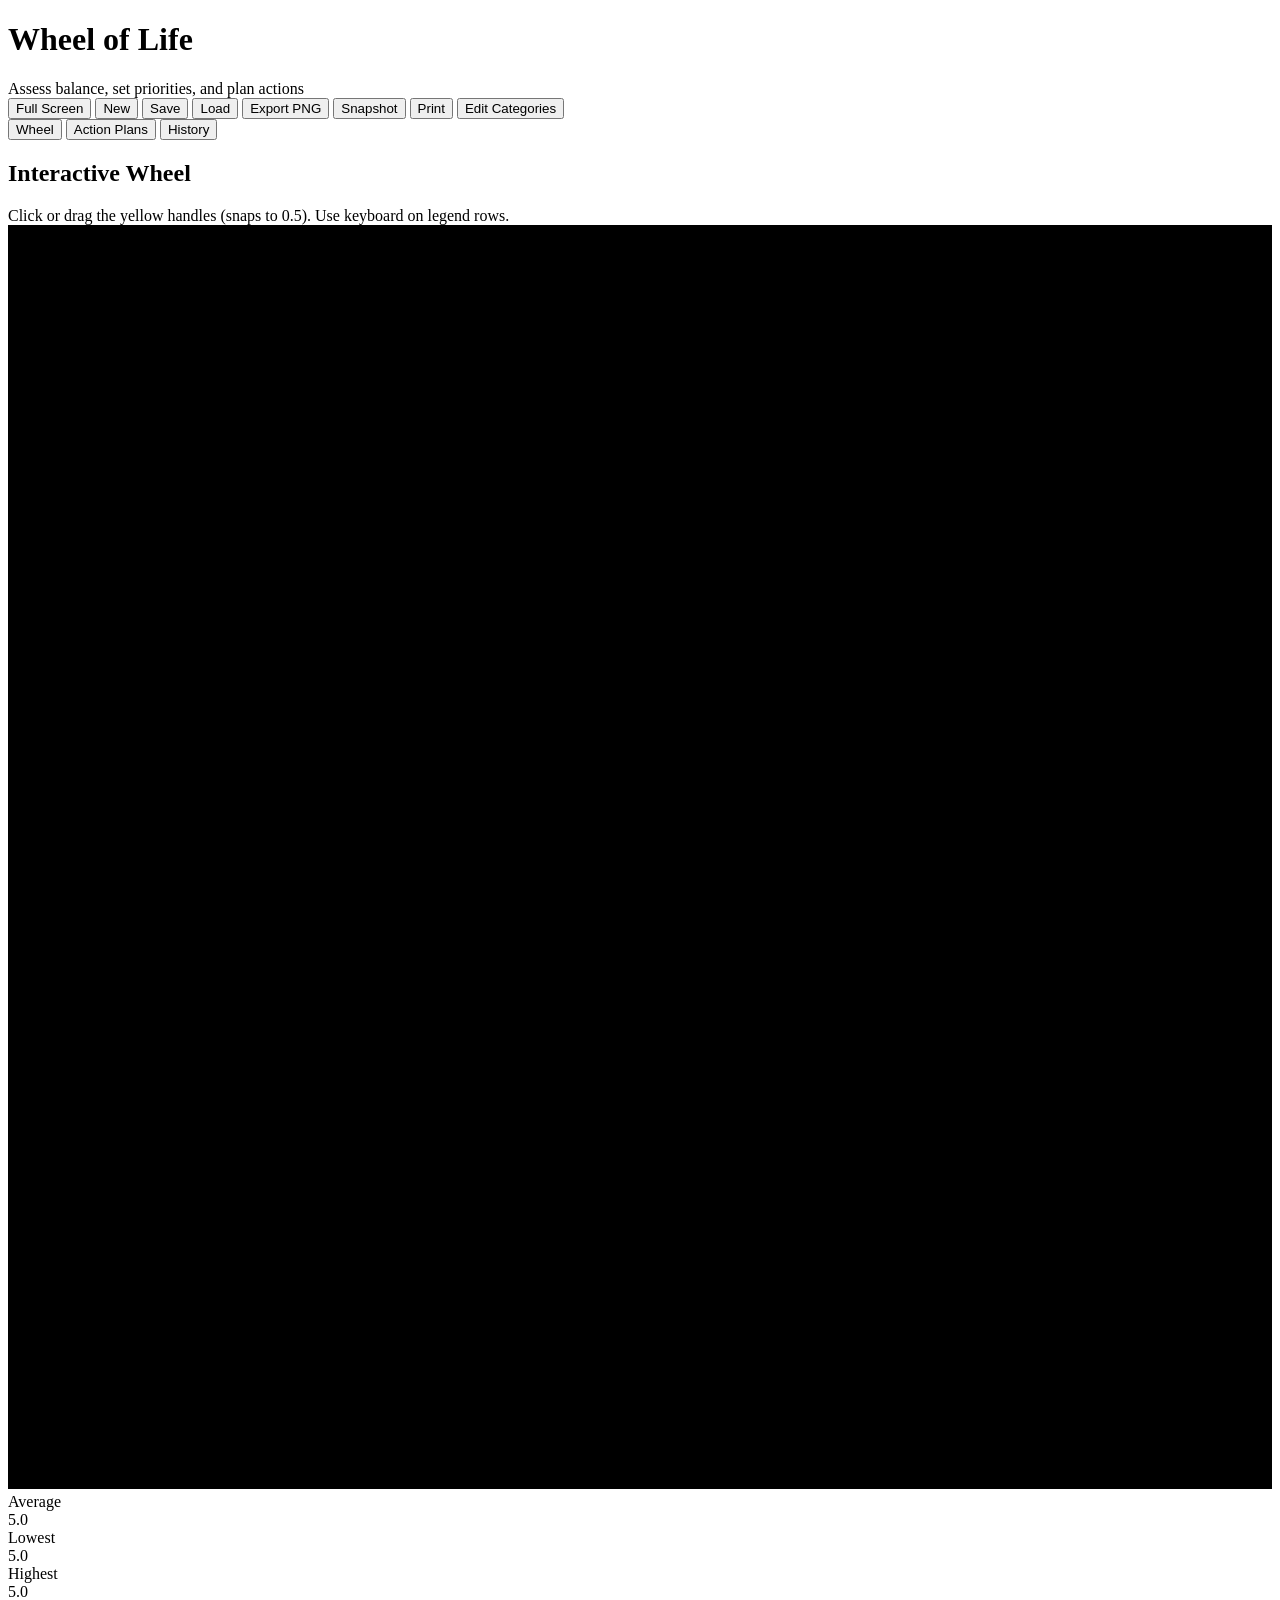
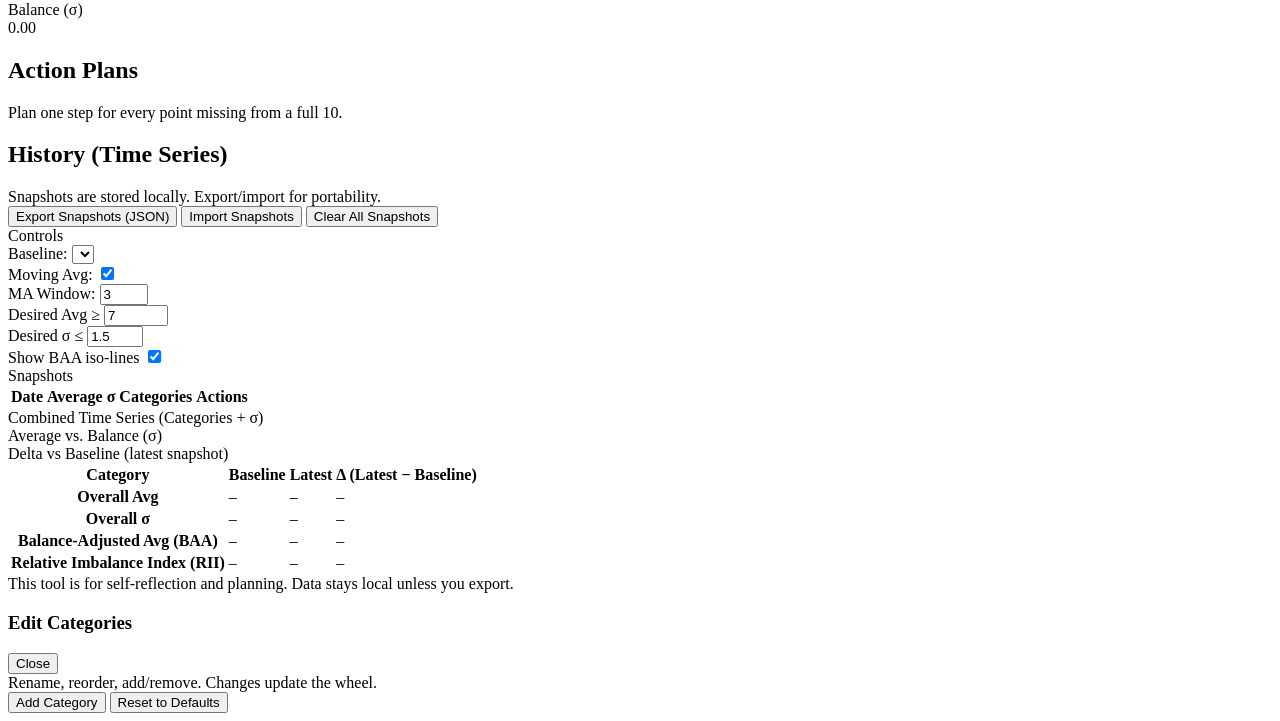
==== commit e35193ea: "Update index.html - relink JS Relinking stylesheets worked, relinking JS for testing." ====
--- a/index.html
+++ b/index.html
@@ -198,797 +198,6 @@
       </div>
     </div>
   </div>
-
-  <script>
-    /* ---------- CONFIG ---------- */
-    const MAX_VALUE = 10;
-    const SIZE = 1100;
-    const CX = SIZE / 2;
-    const CY = SIZE / 2;
-    const MARGIN = 60;
-    const RADIUS = (SIZE / 2) - MARGIN - 30;
-    const BAND_THICKNESS = RADIUS / MAX_VALUE;
-
-    const STEP_FINE = 0.5;
-    const STEP_COARSE = 1.0;
-
-    const STATE_KEY = 'wheelOfLifeState.v8';
-    const SNAPSHOTS_KEY = 'wheelOfLifeSnapshots.v1';
-
-    /* Disable mode for action steps: 'floor' | 'round' | 'ceil' */
-    const DISABLE_MODE = 'ceil';
-
-    /* Saturation curve for bands */
-    const SAT_MIN = 30, SAT_MAX = 80, LIGHTNESS = 52;
-
-    const DEFAULT_CATEGORIES = [
-      "Career","Finance","Health","Family & Friends","Romance","Personal Growth","Fun & Recreation","Physical Environment"
-    ];
-
-    /* ---------- STATE ---------- */
-    let categories = [...DEFAULT_CATEGORIES];
-    let values = new Array(categories.length).fill(5);
-    let notes = new Array(categories.length).fill('');
-    let steps = new Array(categories.length).fill(null).map(()=> new Array(10).fill(''));
-    let draggingIndex = null, pointerId = null;
-    let snapshots = [];
-
-    /* ---------- UTILS ---------- */
-    function angleForIndex(i, count=categories.length){ const step=(2*Math.PI)/count; return -Math.PI/2 + (i*step); }
-    function stepAngle(count=categories.length){ return (2*Math.PI)/count; }
-    function pointOnCircle(theta, r){ return { x: CX + r*Math.cos(theta), y: CY + r*Math.sin(theta) }; }
-    function clamp(v,min,max){ return Math.max(min, Math.min(max, v)); }
-    function roundTo(v, step=STEP_FINE){ return Math.round(v/step)*step; }
-    function valueToRadius(v){ return (v / MAX_VALUE) * RADIUS; }
-    function radiusToValue(r){ return clamp(roundTo((r / RADIUS) * MAX_VALUE, STEP_FINE), 0, MAX_VALUE); }
-    function fmtDate(ts){ return new Date(ts).toLocaleString(); }
-    function arrayAvg(arr){ return arr.reduce((a,b)=>a+b,0)/arr.length; }
-    function arrayStd(arr){ const avg=arrayAvg(arr); return Math.sqrt(arr.reduce((s,v)=>s+Math.pow(v-avg,2),0)/arr.length); }
-    function disabledCountForValue(v){
-      if (DISABLE_MODE==='ceil') return Math.min(MAX_VALUE, Math.ceil(v));
-      if (DISABLE_MODE==='round') return Math.min(MAX_VALUE, Math.round(v));
-      return Math.min(MAX_VALUE, Math.floor(v));
-    }
-    function hslToHex(h, s, l){
-      s/=100; l/=100;
-      const c=(1-Math.abs(2*l-1))*s, x=c*(1-Math.abs((h/60)%2-1)), m=l-c/2;
-      let r=0,g=0,b=0;
-      if(h<60){ r=c; g=x; } else if(h<120){ r=x; g=c; }
-      else if(h<180){ g=c; b=x; } else if(h<240){ g=x; b=c; }
-      else if(h<300){ r=x; b=c; } else { r=c; b=x; }
-      r=Math.round((r+m)*255); g=Math.round((g+m)*255); b=Math.round((b+m)*255);
-      const toHex=v=>v.toString(16).padStart(2,'0');
-      return `#${toHex(r)}${toHex(g)}${toHex(b)}`;
-    }
-    function buildPalette(count=categories.length){ return Array.from({length:count},(_,i)=> (i*360)/count ); }
-    let paletteHues = buildPalette();
-
-    /* Save/load current */
-    function saveLocal(){
-      const payload = { categories, values, notes, steps, ts: Date.now() };
-      try{ localStorage.setItem(STATE_KEY, JSON.stringify(payload)); }catch(e){}
-    }
-    function loadLocal(){
-      try{
-        const raw=localStorage.getItem(STATE_KEY); if(!raw) return false;
-        const obj=JSON.parse(raw);
-        if(!obj || !obj.categories || !obj.values) return false;
-        categories = obj.categories;
-        values = obj.values.map(v=> roundTo(v, STEP_FINE));
-        notes = obj.notes || new Array(categories.length).fill('');
-        steps = obj.steps && Array.isArray(obj.steps) ? obj.steps.map(arr=> (Array.isArray(arr)? arr.slice(0,10).concat(new Array(Math.max(0,10-(arr.length||0))).fill('')) : new Array(10).fill(''))) : new Array(categories.length).fill(null).map(()=> new Array(10).fill(''));
-        ensureArrayLengths();
-        return true;
-      }catch(e){ return false; }
-    }
-    function ensureArrayLengths(){
-      if(values.length!==categories.length) values=new Array(categories.length).fill(5);
-      if(notes.length!==categories.length) notes=new Array(categories.length).fill('');
-      if(steps.length!==categories.length) steps=new Array(categories.length).fill(null).map(()=> new Array(10).fill(''));
-    }
-
-    /* Snapshots */
-    function saveSnapshots(){ try{ localStorage.setItem(SNAPSHOTS_KEY, JSON.stringify({snaps:snapshots})); }catch(e){} }
-    function loadSnapshots(){
-      try{
-        const raw=localStorage.getItem(SNAPSHOTS_KEY); if(!raw) return false;
-        const obj=JSON.parse(raw); if(!obj || !obj.snaps) return false;
-        snapshots=obj.snaps; return true;
-      }catch(e){ return false; }
-    }
-
-    /* ---------- SVG refs ---------- */
-    const svgEl=document.getElementById('wheel'),
-          ringsG=document.getElementById('rings'),
-          axesG=document.getElementById('axes'),
-          ticksG=document.getElementById('ticks'),
-          bandsG=document.getElementById('bands'),
-          labelsG=document.getElementById('labels'),
-          handlesG=document.getElementById('handles'),
-          overlayEl=document.querySelector('.overlay'),
-          legendEl=document.getElementById('legend'),
-          liveRegion=document.getElementById('liveRegion');
-
-    /* ---------- Wheel drawing ---------- */
-    function drawBase(){
-      ringsG.innerHTML=''; axesG.innerHTML=''; ticksG.innerHTML=''; labelsG.innerHTML=''; handlesG.innerHTML=''; bandsG.innerHTML='';
-      paletteHues = buildPalette(categories.length);
-
-      // Rings per unit (robust major line detection)
-      for(let r=BAND_THICKNESS; r<=RADIUS+0.001; r+=BAND_THICKNESS){
-        const c=document.createElementNS('http://www.w3.org/2000/svg','circle');
-        c.setAttribute('cx',CX); c.setAttribute('cy',CY); c.setAttribute('r',r.toFixed(2));
-        const level = r / BAND_THICKNESS;
-        const isMajor = Math.abs(level % 5) < 0.01;
-        c.setAttribute('class','ring'); c.setAttribute('stroke-width', isMajor ? '1.4' : '1.0');
-        ringsG.appendChild(c);
-      }
-      // Axes, ticks, labels, handles
-      const count=categories.length, step=stepAngle(count);
-      for(let i=0;i<count;i++){
-        const theta=angleForIndex(i,count), end=pointOnCircle(theta,RADIUS);
-        const axis=document.createElementNS('http://www.w3.org/2000/svg','line');
-        axis.setAttribute('x1',CX); axis.setAttribute('y1',CY); axis.setAttribute('x2',end.x.toFixed(2)); axis.setAttribute('y2',end.y.toFixed(2)); axis.setAttribute('class','axis'); axesG.appendChild(axis);
-        for(let v=1; v<MAX_VALUE; v++){
-          const tPt=pointOnCircle(theta,v*BAND_THICKNESS);
-          const tick=document.createElementNS('http://www.w3.org/2000/svg','circle');
-          tick.setAttribute('cx',tPt.x.toFixed(2)); tick.setAttribute('cy',tPt.y.toFixed(2)); tick.setAttribute('r','1.6'); tick.setAttribute('class','tick'); ticksG.appendChild(tick);
-        }
-        const labelR=RADIUS+18, labelPt=pointOnCircle(theta,labelR);
-        const lab=document.createElementNS('http://www.w3.org/2000/svg','text');
-        lab.setAttribute('x',labelPt.x.toFixed(2)); lab.setAttribute('y',labelPt.y.toFixed(2)); lab.setAttribute('class','cat-label');
-        lab.setAttribute('text-anchor',(Math.abs(Math.cos(theta))<0.3)?'middle':(Math.cos(theta)>0?'start':'end'));
-        lab.setAttribute('dominant-baseline',(Math.sin(theta)>0.3)?'hanging':(Math.sin(theta)<-0.3?'baseline':'middle'));
-        lab.textContent=categories[i]; labelsG.appendChild(lab);
-
-        const hv=values[i], hp=pointOnCircle(theta,valueToRadius(hv));
-        const handle=document.createElementNS('http://www.w3.org/2000/svg','circle');
-        handle.setAttribute('cx',hp.x.toFixed(2)); handle.setAttribute('cy',hp.y.toFixed(2)); handle.setAttribute('r',8);
-        handle.setAttribute('data-index',i); handle.setAttribute('class','handle'); handlesG.appendChild(handle);
-      }
-
-      buildBands(); updateBands(); updateLegend(); updateStats(); buildPlansPanel(); buildHistoryTable();
-      buildA11yControls(); refreshHistoryControls();
-
-      // Guard against chart errors blocking interaction
-      try {
-        drawHistoryCharts();
-      } catch (e) {
-        console.warn('History charts failed to draw:', e);
-      }
-
-      updateDeltaTable();
-    }
-
-    function buildBands(){
-      const count=categories.length;
-      for(let i=0;i<count;i++){
-        const g=document.createElementNS('http://www.w3.org/2000/svg','g');
-        g.setAttribute('class','category-bands'); g.setAttribute('data-index',i); bandsG.appendChild(g);
-      }
-    }
-
-    // Full-ring path for 360° band (used when count===1)
-    function fullRingPath(r0, r1){
-      const a0 = -Math.PI/2;
-      const pSo = pointOnCircle(a0, r1);
-      const pMidO = pointOnCircle(a0 + Math.PI, r1);
-      const pSi = pointOnCircle(a0, r0);
-      const pMidI = pointOnCircle(a0 + Math.PI, r0);
-      return [
-        `M ${pSo.x.toFixed(2)} ${pSo.y.toFixed(2)}`,
-        `A ${r1.toFixed(2)} ${r1.toFixed(2)} 0 1 1 ${pMidO.x.toFixed(2)} ${pMidO.y.toFixed(2)}`,
-        `A ${r1.toFixed(2)} ${r1.toFixed(2)} 0 1 1 ${pSo.x.toFixed(2)} ${pSo.y.toFixed(2)}`,
-        `L ${pSi.x.toFixed(2)} ${pSi.y.toFixed(2)}`,
-        `A ${r0.toFixed(2)} ${r0.toFixed(2)} 0 1 0 ${pMidI.x.toFixed(2)} ${pMidI.y.toFixed(2)}`,
-        `A ${r0.toFixed(2)} ${r0.toFixed(2)} 0 1 0 ${pSi.x.toFixed(2)} ${pSi.y.toFixed(2)}`,
-        `Z`
-      ].join(' ');
-    }
-
-    // Annular sector path with dynamic large-arc flag for correctness
-    function annularSectorPath(r0,r1,start,end){
-      const sweep = end - start;
-      const LAF = (Math.abs(sweep) > Math.PI) ? 1 : 0;
-      const pSi=pointOnCircle(start,r0), pEi=pointOnCircle(end,r0), pEo=pointOnCircle(end,r1), pSo=pointOnCircle(start,r1);
-      if(r0 < 0.0001){
-        return `M ${CX} ${CY} L ${pSo.x.toFixed(2)} ${pSo.y.toFixed(2)} A ${r1.toFixed(2)} ${r1.toFixed(2)} 0 ${LAF} 1 ${pEo.x.toFixed(2)} ${pEo.y.toFixed(2)} Z`;
-      }
-      return `M ${pSo.x.toFixed(2)} ${pSo.y.toFixed(2)} A ${r1.toFixed(2)} ${r1.toFixed(2)} 0 ${LAF} 1 ${pEo.x.toFixed(2)} ${pEo.y.toFixed(2)} L ${pEi.x.toFixed(2)} ${pEi.y.toFixed(2)} A ${r0.toFixed(2)} ${r0.toFixed(2)} 0 ${LAF} 0 ${pSi.x.toFixed(2)} ${pSi.y.toFixed(2)} Z`;
-    }
-
-    function bandColor(hue, bandIndex){ const s=SAT_MIN + (bandIndex/MAX_VALUE)*(SAT_MAX-SAT_MIN); return hslToHex(hue, s, LIGHTNESS); }
-    function updateBands(){
-      const count=categories.length, step=stepAngle(count);
-      for(let i=0;i<count;i++){
-        const group=bandsG.querySelector(`.category-bands[data-index="${i}"]`); group.innerHTML='';
-        const hue=paletteHues[i];
-        const v=values[i], full=Math.floor(v), frac=v-full;
-
-        if(count===1){
-          // Render full 360° rings for the single category
-          for(let j=0;j<full;j++){
-            const r0=j*BAND_THICKNESS, r1=(j+1)*BAND_THICKNESS;
-            const path=document.createElementNS('http://www.w3.org/2000/svg','path');
-            path.setAttribute('class','band'); path.setAttribute('d', fullRingPath(r0,r1)); path.setAttribute('fill', bandColor(hue, j+1));
-            group.appendChild(path);
-          }
-          if(frac>0){
-            const r0=full*BAND_THICKNESS, r1=r0 + frac*BAND_THICKNESS;
-            const path=document.createElementNS('http://www.w3.org/2000/svg','path');
-            path.setAttribute('class','band'); path.setAttribute('d', fullRingPath(r0,r1)); path.setAttribute('fill', bandColor(hue, full+1));
-            group.appendChild(path);
-          }
-          continue;
-        }
-
-        const thetaCenter=angleForIndex(i,count), start=thetaCenter - step/2, end=thetaCenter + step/2;
-        for(let j=0;j<full;j++){
-          const r0=j*BAND_THICKNESS, r1=(j+1)*BAND_THICKNESS;
-          const path=document.createElementNS('http://www.w3.org/2000/svg','path');
-          path.setAttribute('class','band'); path.setAttribute('d', annularSectorPath(r0,r1,start,end)); path.setAttribute('fill', bandColor(hue, j+1));
-          group.appendChild(path);
-        }
-        if(frac>0){
-          const r0=full*BAND_THICKNESS, r1=r0 + frac*BAND_THICKNESS;
-          const path=document.createElementNS('http://www.w3.org/2000/svg','path');
-          path.setAttribute('class','band'); path.setAttribute('d', annularSectorPath(r0,r1,start,end)); path.setAttribute('fill', bandColor(hue, full+1));
-          group.appendChild(path);
-        }
-      }
-    }
-
-    // Legend rendering via DocumentFragment (perf)
-    function updateLegend(){
-      legendEl.innerHTML='';
-      const frag = document.createDocumentFragment();
-      for(let i=0;i<categories.length;i++){
-        const row=document.createElement('div'); row.className='row';
-        const sw=document.createElement('div'); sw.className='swatch'; sw.style.background = bandColor(paletteHues[i], MAX_VALUE);
-        const nm=document.createElement('div'); nm.className='name'; nm.textContent=categories[i];
-        const val=document.createElement('div'); val.className='val'; val.textContent=values[i].toFixed(1);
-        row.appendChild(sw); row.appendChild(nm); row.appendChild(val);
-        frag.appendChild(row);
-      }
-      legendEl.appendChild(frag);
-    }
-    function updateStats(){
-      const avg=arrayAvg(values), std=arrayStd(values);
-      document.getElementById('avgVal').textContent=avg.toFixed(1);
-      document.getElementById('minVal').textContent=Math.min(...values).toFixed(1);
-      document.getElementById('maxVal').textContent=Math.max(...values).toFixed(1);
-      document.getElementById('stdVal').textContent=std.toFixed(2);
-    }
-
-    /* ---------- Interaction ---------- */
-    function nearestAxisIndex(theta){
-      const count=categories.length; let best=0, bestDiff=Infinity;
-      for(let i=0;i<count;i++){
-        const a=angleForIndex(i,count); const diff=Math.abs(Math.atan2(Math.sin(theta-a), Math.cos(theta-a)));
-        if(diff<bestDiff){ bestDiff=diff; best=i; }
-      }
-      return best;
-    }
-    function onOverlayPointerDown(e){
-      overlayEl.setPointerCapture(e.pointerId); pointerId=e.pointerId;
-      const pt=clientToSvg(e.clientX,e.clientY), dx=pt.x-CX, dy=pt.y-CY, theta=Math.atan2(dy,dx), r=Math.sqrt(dx*dx+dy*dy);
-      const index=nearestAxisIndex(theta); const newVal=radiusToValue(clamp(r,0,RADIUS));
-      setValue(index, newVal, {announce:true}); draggingIndex=index;
-    }
-    function onOverlayPointerMove(e){
-      if(draggingIndex===null || e.pointerId!==pointerId) return;
-      const pt=clientToSvg(e.clientX,e.clientY), dx=pt.x-CX, dy=pt.y-CY, r=Math.sqrt(dx*dx+dy*dy);
-      setValue(draggingIndex, radiusToValue(clamp(r,0,RADIUS)));
-    }
-    function onOverlayPointerUp(e){ if(e.pointerId===pointerId){ overlayEl.releasePointerCapture(e.pointerId); draggingIndex=null; pointerId=null; saveLocal(); } }
-    function onHandlePointerDown(e){ const idx=parseInt(e.target.getAttribute('data-index'),10); handlesG.setPointerCapture(e.pointerId); pointerId=e.pointerId; draggingIndex=idx; }
-    function onHandlePointerMove(e){
-      if(draggingIndex===null || e.pointerId!==pointerId) return;
-      const pt=clientToSvg(e.clientX,e.clientY), dx=pt.x-CX, dy=pt.y-CY, r=Math.sqrt(dx*dx+dy*dy);
-      setValue(draggingIndex, radiusToValue(clamp(r,0,RADIUS)));
-    }
-    function onHandlePointerUp(e){ if(e.pointerId===pointerId){ handlesG.releasePointerCapture(e.pointerId); draggingIndex=null; pointerId=null; saveLocal(); } }
-    function clientToSvg(x,y){ const p=svgEl.createSVGPoint(); p.x=x; p.y=y; const m=svgEl.getScreenCTM(); return p.matrixTransform(m.inverse()); }
-
-    function setValue(i, v, opts={}){
-      const snapped=roundTo(v, STEP_FINE); values[i]=snapped;
-      updateBands(); moveHandlesToValues(); updateLegend(); updateStats(); buildPlansPanel();
-      try { drawHistoryCharts(); } catch(e){ console.warn('History charts failed to draw:', e); }
-      updateDeltaTable();
-      if(opts.announce) announce(`${categories[i]} set to ${values[i].toFixed(1)} of 10.`);
-    }
-    function moveHandlesToValues(){
-      const count=categories.length, handles=handlesG.querySelectorAll('.handle');
-      handles.forEach((h,i)=>{ const th=angleForIndex(i,count); const p=pointOnCircle(th, valueToRadius(values[i])); h.setAttribute('cx',p.x.toFixed(2)); h.setAttribute('cy',p.y.toFixed(2)); });
-    }
-    function buildA11yControls(){
-      legendEl.querySelectorAll('.row').forEach((row,i)=>{
-        row.setAttribute('tabindex','0'); row.setAttribute('role','slider'); row.setAttribute('aria-valuemin','0'); row.setAttribute('aria-valuemax','10');
-        row.setAttribute('aria-valuenow', values[i].toFixed(1)); row.setAttribute('aria-label', `${categories[i]} score`);
-        row.setAttribute('aria-orientation','horizontal');
-        row.setAttribute('aria-valuetext', `${values[i].toFixed(1)} of 10`);
-        row.addEventListener('keydown',(e)=>{
-          if(e.key==='ArrowRight'||e.key==='ArrowUp'){ setValue(i, clamp(roundTo(values[i]+STEP_FINE,STEP_FINE),0,MAX_VALUE), {announce:true}); row.setAttribute('aria-valuenow', values[i].toFixed(1)); row.setAttribute('aria-valuetext', `${values[i].toFixed(1)} of 10`); e.preventDefault(); }
-          else if(e.key==='ArrowLeft'||e.key==='ArrowDown'){ setValue(i, clamp(roundTo(values[i]-STEP_FINE,STEP_FINE),0,MAX_VALUE), {announce:true}); row.setAttribute('aria-valuenow', values[i].toFixed(1)); row.setAttribute('aria-valuetext', `${values[i].toFixed(1)} of 10`); e.preventDefault(); }
-          else if(e.key==='PageUp'){ setValue(i, clamp(roundTo(values[i]+STEP_COARSE,STEP_FINE),0,MAX_VALUE), {announce:true}); row.setAttribute('aria-valuenow', values[i].toFixed(1)); row.setAttribute('aria-valuetext', `${values[i].toFixed(1)} of 10`); e.preventDefault(); }
-          else if(e.key==='PageDown'){ setValue(i, clamp(roundTo(values[i]-STEP_COARSE,STEP_FINE),0,MAX_VALUE), {announce:true}); row.setAttribute('aria-valuenow', values[i].toFixed(1)); row.setAttribute('aria-valuetext', `${values[i].toFixed(1)} of 10`); e.preventDefault(); }
-          else if(e.key==='Home'){ setValue(i, 0, {announce:true}); row.setAttribute('aria-valuenow', values[i].toFixed(1)); row.setAttribute('aria-valuetext', `${values[i].toFixed(1)} of 10`); e.preventDefault(); }
-          else if(e.key==='End'){ setValue(i, 10, {announce:true}); row.setAttribute('aria-valuenow', values[i].toFixed(1)); row.setAttribute('aria-valuetext', `${values[i].toFixed(1)} of 10`); e.preventDefault(); }
-        });
-      });
-    }
-    function announce(msg){ liveRegion.textContent=msg; }
-
-    /* ---------- Action Plans ---------- */
-    function buildPlansPanel(){
-      const panel=document.getElementById('plansPanel'); if(!panel) return;
-      panel.innerHTML='';
-      for(let i=0;i<categories.length;i++){
-        const row=document.createElement('div'); row.className='plan-row';
-        const head=document.createElement('div'); head.className='plan-head';
-        const title=document.createElement('div'); title.className='plan-title'; title.textContent=categories[i];
-        const score=document.createElement('div'); score.className='plan-score'; score.textContent=values[i].toFixed(1);
-        head.appendChild(title); head.appendChild(score);
-
-        const disabledCount=disabledCountForValue(values[i]), enabledCount=MAX_VALUE-disabledCount;
-        const stepsHeader=document.createElement('div'); stepsHeader.className='steps-header';
-        stepsHeader.textContent=`Steps to write: ${enabledCount} (current score disables ${disabledCount} of 10)`;
-
-        const grid=document.createElement('div'); grid.className='steps-grid';
-        if(!Array.isArray(steps[i]) || steps[i].length!==MAX_VALUE){ steps[i]=new Array(MAX_VALUE).fill(''); }
-        for(let j=0;j<MAX_VALUE;j++){
-          const wrap=document.createElement('div'); wrap.className='step-wrap';
-          const label=document.createElement('div'); label.className='step-label'; label.textContent=`Step ${j+1}`;
-          const input=document.createElement('input'); input.type='text'; input.className='step'; input.placeholder=`Plan for level ${j+1}`; input.value=steps[i][j]||'';
-          const isDisabled = j < disabledCount; if(isDisabled) input.setAttribute('disabled','true'); else input.removeAttribute('disabled');
-          input.addEventListener('input',()=>{ steps[i][j]=input.value; saveLocal(); });
-          wrap.appendChild(label); wrap.appendChild(input); grid.appendChild(wrap);
-        }
-
-        row.appendChild(head); row.appendChild(stepsHeader); row.appendChild(grid); panel.appendChild(row);
-      }
-    }
-
-    /* ---------- Snapshots ---------- */
-    function takeSnapshot(){
-      const snap={ ts:Date.now(), categories:[...categories], values: values.map(v=> roundTo(v, STEP_FINE)) };
-      snapshots.push(snap); saveSnapshots(); buildHistoryTable(); refreshHistoryControls();
-      try { drawHistoryCharts(); } catch(e){ console.warn('History charts failed to draw:', e); }
-      updateDeltaTable(); announce('Snapshot saved.');
-    }
-    function buildHistoryTable(){
-      const tbody=document.querySelector('#historyTable tbody'); if(!tbody) return;
-      tbody.innerHTML='';
-      snapshots.slice().sort((a,b)=>a.ts-b.ts).forEach(snap=>{
-        const tr=document.createElement('tr');
-        const tdDate=document.createElement('td'); tdDate.textContent=fmtDate(snap.ts);
-        const avg=arrayAvg(snap.values), std=arrayStd(snap.values);
-        const tdAvg=document.createElement('td'); tdAvg.textContent=avg.toFixed(1);
-        const tdStd=document.createElement('td'); tdStd.textContent=std.toFixed(2);
-        const tdCats=document.createElement('td'); tdCats.textContent=`${snap.categories.length} categories`;
-        const tdAct=document.createElement('td'); const del=document.createElement('button'); del.className='btn danger'; del.textContent='Delete';
-        del.addEventListener('click',()=>{ const i=snapshots.findIndex(s=>s.ts===snap.ts); if(i>-1){ snapshots.splice(i,1); saveSnapshots(); buildHistoryTable(); refreshHistoryControls(); try { drawHistoryCharts(); } catch(e){ console.warn('History charts failed to draw:', e); } updateDeltaTable(); } });
-        tdAct.appendChild(del);
-        tr.appendChild(tdDate); tr.appendChild(tdAvg); tr.appendChild(tdStd); tr.appendChild(tdCats); tr.appendChild(tdAct);
-        tbody.appendChild(tr);
-      });
-    }
-
-    function exportSnapshots(){
-      const blob=new Blob([JSON.stringify({snapshots},null,2)],{type:'application/json'});
-      const a=document.createElement('a'); a.href=URL.createObjectURL(blob); a.download='wheel-of-life-snapshots.json'; document.body.appendChild(a); a.click(); a.remove();
-      setTimeout(()=>URL.revokeObjectURL(a.href),1000);
-    }
-    function importSnapshots(file){
-      const reader=new FileReader();
-      reader.onload=()=>{
-        try{
-          const obj=JSON.parse(reader.result);
-          if(!obj.snapshots||!Array.isArray(obj.snapshots)) throw new Error('Invalid snapshot file');
-          snapshots=obj.snapshots.map(s=>({ ts:s.ts, categories:s.categories, values:s.values.map(v=> roundTo(v, STEP_FINE)) }));
-          saveSnapshots(); buildHistoryTable(); refreshHistoryControls(); try { drawHistoryCharts(); } catch(e){ console.warn('History charts failed to draw:', e); } updateDeltaTable();
-        }catch(e){ alert('Could not import snapshots: '+e.message); }
-      };
-      reader.readAsText(file);
-    }
-
-    /* ---------- Export current wheel ---------- */
-    function svgInlineStyle(){
-      return `.ring{stroke:#29305a;fill:none}.axis{stroke:#34406f;stroke-width:1.25}.tick{stroke:#2f3967;stroke-width:.9}.cat-label{font-size:12px;fill:#b9c2ff;font-family:system-ui,-apple-system,Segoe UI,Roboto,Helvetica,Arial}.handle{fill:#ffd166;stroke:#2d244f;stroke-width:2}.center-dot{fill:#8fd3ff;opacity:.7}.overlay{fill:transparent}.band{stroke:#2a325b;stroke-width:.6;stroke-linejoin:round}`;
-    }
-    function exportPNG(){
-      const clone=svgEl.cloneNode(true);
-      const style=document.createElementNS('http://www.w3.org/2000/svg','style'); style.setAttribute('type','text/css'); style.textContent=svgInlineStyle();
-      const defs=clone.querySelector('defs'); if(defs){ defs.parentNode.insertBefore(style, defs.nextSibling); } else { clone.insertBefore(style, clone.firstChild); }
-      const serializer=new XMLSerializer(); let svgStr=serializer.serializeToString(clone);
-      if(!svgStr.includes('xmlns="http://www.w3.org/2000/svg"')) svgStr=svgStr.replace('<svg','<svg xmlns="http://www.w3.org/2000/svg"');
-      const url='data:image/svg+xml;charset=utf-8,'+encodeURIComponent(svgStr);
-      const canvas=document.createElement('canvas'); canvas.width=SIZE; canvas.height=SIZE; const ctx=canvas.getContext('2d');
-      const img=new Image(); img.onload=()=>{ ctx.clearRect(0,0,SIZE,SIZE); ctx.drawImage(img,0,0,SIZE,SIZE); const png=canvas.toDataURL('image/png'); const a=document.createElement('a'); a.href=png; const d=new Date().toISOString().slice(0,19).replace(/[:T]/g,'-'); a.download=`wheel-of-life-${d}.png`; document.body.appendChild(a); a.click(); a.remove(); };
-      img.onerror=()=>alert('Export failed: browser blocked inline SVG rasterization.'); img.src=url;
-    }
-
-    /* ---------- Category modal ---------- */
-    const modalOverlay=document.getElementById('modalOverlay');
-    function openModal(){ modalOverlay.style.display='grid'; modalOverlay.setAttribute('aria-hidden','false'); buildEditList(); }
-    function closeModal(){ modalOverlay.style.display='none'; modalOverlay.setAttribute('aria-hidden','true'); }
-    document.getElementById('btnEditCats').addEventListener('click', openModal);
-    document.getElementById('btnCloseModal').addEventListener('click', closeModal);
-    modalOverlay.addEventListener('click',(e)=>{ if(e.target===modalOverlay) closeModal(); });
-
-    // Centralized modal operations (fixes immediate update issues)
-    function deleteCategoryAt(idx){
-      if(idx<0 || idx>=categories.length) return;
-      categories.splice(idx,1); values.splice(idx,1); notes.splice(idx,1); steps.splice(idx,1);
-      ensureArrayLengths(); saveLocal(); drawBase(); buildEditList(); announce('Category deleted.');
-    }
-    function moveCategory(idx, dir){
-      const newIdx = idx + dir;
-      if(newIdx<0 || newIdx>=categories.length) return;
-      swapCategory(idx, newIdx); // includes saveLocal + drawBase
-      buildEditList();
-    }
-    function renameCategoryAt(idx, name){
-      categories[idx] = name || `Category ${idx+1}`;
-      saveLocal(); drawBase(); buildEditList();
-    }
-
-    function buildEditList(){
-      const list=document.getElementById('editList'); list.innerHTML='';
-      for(let i=0;i<categories.length;i++){
-        const row=document.createElement('div'); row.className='edit-row'; row.dataset.index = i.toString();
-        const drag=document.createElement('span'); drag.textContent='↕'; drag.title='Use ↑ ↓ buttons to reorder'; drag.style.opacity='0.6';
-        const input=document.createElement('input'); input.type='text'; input.value=categories[i];
-        input.addEventListener('change',()=>{ const idx = parseInt(row.dataset.index,10); renameCategoryAt(idx, input.value); });
-        const controls=document.createElement('div'); controls.style.display='flex'; controls.style.gap='6px';
-        const up=document.createElement('button'); up.className='btn'; up.textContent='↑'; up.addEventListener('click',()=>{ const idx = parseInt(row.dataset.index,10); moveCategory(idx, -1); });
-        const down=document.createElement('button'); down.className='btn'; down.textContent='↓'; down.addEventListener('click',()=>{ const idx = parseInt(row.dataset.index,10); moveCategory(idx, +1); });
-        const del=document.createElement('button'); del.className='btn danger'; del.textContent='Delete'; del.addEventListener('click',()=>{ const idx = parseInt(row.dataset.index,10); deleteCategoryAt(idx); });
-        controls.appendChild(up); controls.appendChild(down); controls.appendChild(del);
-        row.appendChild(drag); row.appendChild(input); row.appendChild(controls); list.appendChild(row);
-      }
-    }
-    function swapCategory(a,b){
-      [categories[a],categories[b]]=[categories[b],categories[a]];
-      [values[a],values[b]]=[values[b],values[a]];
-      [notes[a],notes[b]]=[notes[b],notes[a]];
-      [steps[a],steps[b]]=[steps[b],steps[a]];
-      saveLocal(); drawBase();
-    }
-
-    // Modal actions: Add Category & Reset to Defaults
-    document.getElementById('btnAddCategory').addEventListener('click', () => {
-      const nextIndex = categories.length;
-      categories.push(`Category ${nextIndex + 1}`);
-      values.push(5);
-      notes.push('');
-      steps.push(new Array(10).fill(''));
-      saveLocal();
-      drawBase();
-      buildEditList();
-    });
-    document.getElementById('btnResetCategories').addEventListener('click', () => {
-      if (!confirm('Reset categories to defaults? This will overwrite names and reset scores to 5.')) return;
-      categories = [...DEFAULT_CATEGORIES];
-      values = new Array(categories.length).fill(5);
-      notes = new Array(categories.length).fill('');
-      steps = new Array(categories.length).fill(null).map(() => new Array(10).fill(''));
-      saveLocal();
-      drawBase();
-      buildEditList();
-    });
-
-    /* ---------- History charts ---------- */
-    const combinedChartEl=document.getElementById('combinedChart'),
-          avgSigmaChartEl=document.getElementById('avgSigmaChart'),
-          baselineSelectEl=document.getElementById('baselineSelect'),
-          maToggleEl=document.getElementById('maToggle'),
-          maWindowEl=document.getElementById('maWindow'),
-          targetAvgEl=document.getElementById('targetAvg'),
-          targetSigmaEl=document.getElementById('targetSigma'),
-          isoToggleEl=document.getElementById('isoToggle');
-
-    function refreshHistoryControls(){
-      baselineSelectEl.innerHTML='';
-      const snaps=snapshots.slice().sort((a,b)=>a.ts-b.ts);
-      if(snaps.length===0){
-        const opt=document.createElement('option'); opt.value=''; opt.textContent='No snapshots'; baselineSelectEl.appendChild(opt); baselineSelectEl.disabled=true;
-      } else {
-        baselineSelectEl.disabled=false;
-        snaps.forEach((s,idx)=>{ const opt=document.createElement('option'); opt.value=s.ts.toString(); opt.textContent=`${idx+1}. ${fmtDate(s.ts)}`; baselineSelectEl.appendChild(opt); });
-        baselineSelectEl.value=snaps[0].ts.toString();
-      }
-    }
-
-    function seriesMA(series, windowSize){
-      const arr=series.map(p=>p.y); const ma=[];
-      for(let i=0;i<arr.length;i++){
-        let count=0,sum=0;
-        for(let j=i-windowSize+1;j<=i;j++){ if(j>=0 && arr[j]!=null){ sum+=arr[j]; count++; } }
-        ma.push(count>0 ? sum/count : null);
-      }
-      return series.map((p,i)=>({x:p.x,y:ma[i]}));
-    }
-    function pathFromSeries(series, xScale, yScale){
-      let d='', pen=false;
-      series.forEach(p=>{
-        if(p.y==null){ pen=false; return; }
-        const x=xScale(p.x), y=yScale(p.y);
-        if(!pen){ d+=`M ${x} ${y} `; pen=true; } else { d+=`L ${x} ${y} `; }
-      });
-      return d.trim();
-    }
-
-    // Combined chart: categories + sigma on shared time axis (dual y axes)
-    function drawCombinedTimeChart(){
-      combinedChartEl.innerHTML='';
-      const svgNS='http://www.w3.org/2000/svg';
-      const width=combinedChartEl.clientWidth||800, height=(combinedChartEl.clientHeight||(width*9/16));
-      const svg=document.createElementNS(svgNS,'svg'); svg.setAttribute('viewBox',`0 0 ${width} ${height}`); svg.setAttribute('width','100%'); svg.setAttribute('height','100%');
-
-      const snaps=snapshots.slice().sort((a,b)=>a.ts-b.ts);
-      if(snaps.length===0){
-        const text=document.createElementNS(svgNS,'text'); text.textContent='No snapshots yet.'; text.setAttribute('x',width/2); text.setAttribute('y',height/2);
-        text.setAttribute('dominant-baseline','middle'); text.setAttribute('text-anchor','middle'); text.setAttribute('fill','#b9c2ff'); svg.appendChild(text); combinedChartEl.appendChild(svg); return;
-      }
-
-      const margin={top:20,right:50,bottom:30,left:40};
-      const xMin=snaps[0].ts, xMax=snaps[snaps.length-1].ts;
-      const plotW=width - margin.left - margin.right, plotH=height - margin.top - margin.bottom;
-      const xScale=(x)=> margin.left + ((x-xMin)/(xMax-xMin || 1)) * plotW;
-      const yLeft=(y)=> margin.top + (1 - (y/10)) * plotH;  // categories: 0..10
-      const yRight=(s)=> margin.top + (1 - (s/5)) * plotH;  // sigma: 0..5
-
-      // Grid (horizontal based on left axis)
-      const gGrid=document.createElementNS(svgNS,'g');
-      for(let t=0;t<=10;t+=2){ const y=yLeft(t); const L=document.createElementNS(svgNS,'line'); L.setAttribute('x1',margin.left); L.setAttribute('x2',width-margin.right); L.setAttribute('y1',y); L.setAttribute('y2',y); L.setAttribute('class','gridline'); gGrid.appendChild(L); }
-      svg.appendChild(gGrid);
-
-      // Axes
-      const axisX=document.createElementNS(svgNS,'line'); axisX.setAttribute('x1',margin.left); axisX.setAttribute('x2',width-margin.right); axisX.setAttribute('y1',height-margin.bottom); axisX.setAttribute('y2',height-margin.bottom); axisX.setAttribute('class','axis-line'); svg.appendChild(axisX);
-      const axisYLeft=document.createElementNS(svgNS,'line'); axisYLeft.setAttribute('x1',margin.left); axisYLeft.setAttribute('x2',margin.left); axisYLeft.setAttribute('y1',margin.top); axisYLeft.setAttribute('y2',height-margin.bottom); axisYLeft.setAttribute('class','axis-line'); svg.appendChild(axisYLeft);
-      const axisYRight=document.createElementNS(svgNS,'line'); axisYRight.setAttribute('x1',width-margin.right); axisYRight.setAttribute('x2',width-margin.right); axisYRight.setAttribute('y1',margin.top); axisYRight.setAttribute('y2',height-margin.bottom); axisYRight.setAttribute('class','axis-line'); svg.appendChild(axisYRight);
-
-      // Left axis ticks (0..10 step 2)
-      const gYL=document.createElementNS(svgNS,'g');
-      for(let t=0;t<=10;t+=2){ const x=margin.left, y=yLeft(t);
-        const tk=document.createElementNS(svgNS,'line'); tk.setAttribute('x1',x-6); tk.setAttribute('x2',x); tk.setAttribute('y1',y); tk.setAttribute('y2',y); tk.setAttribute('class','axis-line'); gYL.appendChild(tk);
-        const lab=document.createElementNS(svgNS,'text'); lab.textContent=t.toFixed(0); lab.setAttribute('x',x-8); lab.setAttribute('y',y+4); lab.setAttribute('fill','#b9c2ff'); lab.setAttribute('font-size','11'); lab.setAttribute('text-anchor','end'); gYL.appendChild(lab);
-      }
-      svg.appendChild(gYL);
-      // Right axis ticks (0..5 step 1)
-      const gYR=document.createElementNS(svgNS,'g');
-      for(let s=0;s<=5;s+=1){ const x=width-margin.right, y=yRight(s);
-        const tk=document.createElementNS(svgNS,'line'); tk.setAttribute('x1',x); tk.setAttribute('x2',x+6); tk.setAttribute('y1',y); tk.setAttribute('y2',y); tk.setAttribute('class','axis-line'); gYR.appendChild(tk);
-        const lab=document.createElementNS(svgNS,'text'); lab.textContent=s.toFixed(0); lab.setAttribute('x',x+8); lab.setAttribute('y',y+4); lab.setAttribute('fill','#b9c2ff'); lab.setAttribute('font-size','11'); lab.setAttribute('text-anchor','start'); gYR.appendChild(lab);
-      }
-      svg.appendChild(gYR);
-
-      // X ticks (dates)
-      const seriesX=snaps.map(s=>({x:s.ts}));
-      const gXT=document.createElementNS(svgNS,'g'); const tickCount=Math.min(6,seriesX.length);
-      for(let i=0;i<tickCount;i++){ const idx=Math.round((i/(tickCount-1))*(seriesX.length-1)); const x=xScale(seriesX[idx].x), y=height-margin.bottom;
-        const t=document.createElementNS(svgNS,'line'); t.setAttribute('x1',x); t.setAttribute('x2',x); t.setAttribute('y1',y); t.setAttribute('y2',y+6); t.setAttribute('class','axis-line'); gXT.appendChild(t);
-        const lab=document.createElementNS(svgNS,'text'); lab.textContent=new Date(seriesX[idx].x).toLocaleDateString(); lab.setAttribute('x',x); lab.setAttribute('y',y+18); lab.setAttribute('fill','#b9c2ff'); lab.setAttribute('font-size','12'); lab.setAttribute('text-anchor','middle'); gXT.appendChild(lab);
-      }
-      svg.appendChild(gXT);
-
-      const useMA=maToggleEl.checked, win=parseInt(maWindowEl.value,10)||3;
-
-      // Category series (lines colored per category)
-      const catPaths=[];
-      categories.forEach((cat, idx)=>{
-        const hue=paletteHues[idx], color=bandColor(hue, MAX_VALUE);
-        const series=snaps.map(s=>{ const j=s.categories.indexOf(cat); const y=(j>-1)? s.values[j] : null; return {x:s.ts, y}; });
-        const sData = (useMA? seriesMA(series,win) : series);
-        const pathD = pathFromSeries(sData, xScale, yLeft);
-        const path=document.createElementNS(svgNS,'path'); path.setAttribute('d', pathD); path.setAttribute('fill','none'); path.setAttribute('stroke', color); path.setAttribute('stroke-width','2.0'); svg.appendChild(path);
-        catPaths.push({name:cat, color, series:sData, yScale:yLeft});
-      });
-
-      // Sigma series (right axis)
-      const isoColor = getComputedStyle(document.documentElement).getPropertyValue('--ma-line').trim() || '#ffd166';
-      const sigmaSeriesRaw = snaps.map(s=>({x:s.ts, y: arrayStd(s.values)}));
-      const sigmaSeries = useMA ? seriesMA(sigmaSeriesRaw, win) : sigmaSeriesRaw;
-      const sigmaPath=document.createElementNS(svgNS,'path'); sigmaPath.setAttribute('d', pathFromSeries(sigmaSeries, xScale, yRight)); sigmaPath.setAttribute('fill','none'); sigmaPath.setAttribute('stroke', isoColor); sigmaPath.setAttribute('stroke-width','2.4'); sigmaPath.setAttribute('stroke-dasharray','5,3'); svg.appendChild(sigmaPath);
-      const allSeries=[...catPaths, {name:'Balance (σ)', color: isoColor, series: sigmaSeries, yScale: yRight}];
-
-      // Hover layer
-      const hoverLayer=document.createElementNS(svgNS,'g'); svg.appendChild(hoverLayer);
-      const marker=document.createElementNS(svgNS,'circle'); marker.setAttribute('r','3.5'); marker.setAttribute('stroke','#202642'); marker.setAttribute('stroke-width','0.8'); marker.setAttribute('fill','#8fd3ff'); marker.style.display='none'; hoverLayer.appendChild(marker);
-      const label=document.createElementNS(svgNS,'text'); label.setAttribute('fill','#e8ecff'); label.setAttribute('font-size','12'); label.setAttribute('font-weight','700'); label.setAttribute('text-anchor','start'); label.style.display='none'; hoverLayer.appendChild(label);
-      const overlay=document.createElementNS(svgNS,'rect'); overlay.setAttribute('x',margin.left); overlay.setAttribute('y',margin.top); overlay.setAttribute('width',plotW); overlay.setAttribute('height',plotH); overlay.setAttribute('fill','transparent'); svg.appendChild(overlay);
-
-      function nearestIndexForX(xPx){
-        const t = xMin + ((xPx - margin.left)/plotW) * (xMax - xMin);
-        let bestIdx=0, bestDiff=Infinity;
-        for(let i=0;i<snaps.length;i++){ const d=Math.abs(snaps[i].ts - t); if(d<bestDiff){ bestDiff=d; bestIdx=i; } }
-        return bestIdx;
-      }
-      function onMove(e){
-        const rect=svg.getBoundingClientRect();
-        const px = e.clientX - rect.left;
-        const py = e.clientY - rect.top;
-        const idx = nearestIndexForX(px);
-
-        const x = xScale(snaps[idx].ts);
-        let best = {dist: Infinity, name:'', color:'#fff', y:0};
-
-        allSeries.forEach(s=>{
-          const val = s.series[idx]?.y;
-          if(val==null) return;
-          const y = s.yScale(val);
-          const dist = Math.abs(y - py);
-          if(dist < best.dist){ best = {dist, name: s.name, color: s.color, y, val}; }
-        });
-
-        if(best.dist !== Infinity){
-          marker.style.display='block'; marker.setAttribute('cx', x); marker.setAttribute('cy', best.y); marker.setAttribute('fill', best.color);
-          label.style.display='block'; label.textContent = `${best.name}: ${best.name==='Balance (σ)' ? (best.val??0).toFixed(2) : (best.val??0).toFixed(1)}`;
-          label.setAttribute('x', x + 8); label.setAttribute('y', best.y - 8);
-        } else {
-          marker.style.display='none';
-          label.style.display='none';
-        }
-      }
-      function onLeave(){ marker.style.display='none'; label.style.display='none'; }
-      overlay.addEventListener('pointermove', onMove);
-      overlay.addEventListener('pointerleave', onLeave);
-
-      combinedChartEl.appendChild(svg);
-    }
-
-    function drawAvgSigmaChart(){
-      avgSigmaChartEl.innerHTML='';
-      const svgNS='http://www.w3.org/2000/svg';
-      const width=avgSigmaChartEl.clientWidth||800, height=(avgSigmaChartEl.clientHeight||(width*9/16));
-      const svg=document.createElementNS(svgNS,'svg'); svg.setAttribute('viewBox',`0 0 ${width} ${height}`); svg.setAttribute('width','100%'); svg.setAttribute('height','100%');
-
-      const snaps=snapshots.slice().sort((a,b)=>a.ts-b.ts);
-      if(snaps.length===0){ const text=document.createElementNS(svgNS,'text'); text.textContent='No snapshots yet.'; text.setAttribute('x',width/2); text.setAttribute('y',height/2); text.setAttribute('dominant-baseline','middle'); text.setAttribute('text-anchor','middle'); text.setAttribute('fill','#b9c2ff'); svg.appendChild(text); avgSigmaChartEl.appendChild(svg); return; }
-
-      const margin={top:20,right:20,bottom:30,left:40};
-      const xScale=(A)=>{ const w=width-margin.left-margin.right; return margin.left + (A/10)*w; };
-      const yScale=(S)=>{ const h=height-margin.top-margin.bottom; return margin.top + (1-(S/5))*h; };
-
-      // Grid: vertical every 2, horizontal every 1
-      const gGrid=document.createElementNS(svgNS,'g');
-      for(let A=0; A<=10; A+=2){ const x=xScale(A); const L=document.createElementNS(svgNS,'line'); L.setAttribute('x1',x); L.setAttribute('x2',x); L.setAttribute('y1',margin.top); L.setAttribute('y2',height-margin.bottom); L.setAttribute('class','gridline'); gGrid.appendChild(L); }
-      for(let S=0; S<=5; S+=1){ const y=yScale(S); const L=document.createElementNS(svgNS,'line'); L.setAttribute('x1',margin.left); L.setAttribute('x2',width-margin.right); L.setAttribute('y1',y); L.setAttribute('y2',y); L.setAttribute('class','gridline'); gGrid.appendChild(L); }
-      svg.appendChild(gGrid);
-
-      // Axes (FIX: correct margin usage, no undefined identifiers)
-      const axisX=document.createElementNS(svgNS,'line'); axisX.setAttribute('x1',margin.left); axisX.setAttribute('x2',width-margin.right); axisX.setAttribute('y1',height-margin.bottom); axisX.setAttribute('y2',height-margin.bottom); axisX.setAttribute('class','axis-line'); svg.appendChild(axisX);
-      const axisY=document.createElementNS(svgNS,'line'); axisY.setAttribute('x1',margin.left); axisY.setAttribute('x2',margin.left); axisY.setAttribute('y1',margin.top); axisY.setAttribute('y2',height-margin.bottom); axisY.setAttribute('class','axis-line'); svg.appendChild(axisY);
-      // Axis labels
-      const xLab=document.createElementNS(svgNS,'text'); xLab.textContent='Average (0–10)'; xLab.setAttribute('x',(width)/2); xLab.setAttribute('y',height-6); xLab.setAttribute('fill','#b9c2ff'); xLab.setAttribute('font-size','12'); xLab.setAttribute('text-anchor','middle'); svg.appendChild(xLab);
-      const yLab=document.createElementNS(svgNS,'text'); yLab.textContent='Balance (σ, 0–5)'; yLab.setAttribute('x',12); yLab.setAttribute('y',margin.top+12); yLab.setAttribute('fill','#b9c2ff'); yLab.setAttribute('font-size','12'); svg.appendChild(yLab);
-
-      // Target zone shading
-      const targetAvg=parseFloat(targetAvgEl.value)||7, targetSigma=parseFloat(targetSigmaEl.value)||1.5;
-      const zoneX=xScale(targetAvg), zoneY=yScale(targetSigma);
-      const zoneRect=document.createElementNS(svgNS,'rect');
-      zoneRect.setAttribute('x',zoneX); zoneRect.setAttribute('y',margin.top);
-      zoneRect.setAttribute('width',(width-margin.right)-zoneX);
-      zoneRect.setAttribute('height',(height-margin.bottom)-margin.top);
-      zoneRect.setAttribute('fill', 'rgba(76,175,80,0.12)');
-      zoneRect.setAttribute('stroke', '#4caf50');
-      zoneRect.setAttribute('stroke-width', '1');
-      svg.appendChild(zoneRect);
-      const boundLine=document.createElementNS(svgNS,'line'); boundLine.setAttribute('x1',margin.left); boundLine.setAttribute('x2',width-margin.right); boundLine.setAttribute('y1',zoneY); boundLine.setAttribute('y2',zoneY); boundLine.setAttribute('stroke','#4caf50'); boundLine.setAttribute('stroke-dasharray','4,3'); svg.appendChild(boundLine);
-
-      // Iso-lines for BAA (with reliable colors)
-      const isoColor = getComputedStyle(document.documentElement).getPropertyValue('--isolines').trim() || '#d1b3ff';
-      if(isoToggleEl.checked){
-        const isoQs=[3,5,7];
-        isoQs.forEach(q=>{
-          let d=''; let pen=false;
-          for(let A=0.5; A<=10; A+=0.1){
-            const S=5*(1 - (q/A)); if(S<0 || S>5) continue;
-            const x=xScale(A), y=yScale(S);
-            if(!pen){ d+=`M ${x} ${y} `; pen=true; } else { d+=`L ${x} ${y} `; }
-          }
-          const path=document.createElementNS(svgNS,'path'); path.setAttribute('d',d.trim()); path.setAttribute('fill','none'); path.setAttribute('stroke', isoColor); path.setAttribute('stroke-width','1.2'); path.setAttribute('stroke-dasharray','5,3'); svg.appendChild(path);
-          const lx=xScale(9.8), ly=yScale(5*(1-(q/9.8)));
-          const lbl=document.createElementNS(svgNS,'text'); lbl.textContent=`BAA=${q}`; lbl.setAttribute('x',lx); lbl.setAttribute('y',ly-4); lbl.setAttribute('fill', isoColor); lbl.setAttribute('font-size','11'); lbl.setAttribute('text-anchor','end'); svg.appendChild(lbl);
-        });
-      }
-
-      // Points
-      const points=snaps.map(s=>({ A: arrayAvg(s.values), S: arrayStd(s.values), ts:s.ts }));
-      points.forEach(p=>{
-        const dot=document.createElementNS(svgNS,'circle'); dot.setAttribute('cx', xScale(p.A)); dot.setAttribute('cy', yScale(p.S)); dot.setAttribute('r','3'); dot.setAttribute('fill','#8fd3ff'); dot.setAttribute('stroke','#202642'); dot.setAttribute('stroke-width','0.8');
-        const title=document.createElementNS(svgNS,'title'); title.textContent=`${fmtDate(p.ts)}  A=${p.A.toFixed(1)}  σ=${p.S.toFixed(2)}`; dot.appendChild(title);
-        svg.appendChild(dot);
-      });
-
-      avgSigmaChartEl.appendChild(svg);
-    }
-
-    function drawHistoryCharts(){ drawCombinedTimeChart(); drawAvgSigmaChart(); }
-
-    /* ---------- Buttons & tab wiring ---------- */
-    document.getElementById('btnExport').addEventListener('click', exportPNG);
-    document.getElementById('btnSave').addEventListener('click', saveToFile);
-    document.getElementById('btnLoad').addEventListener('click', () => document.getElementById('fileInput').click());
-    document.getElementById('fileInput').addEventListener('change',(e)=>{ const f=e.target.files?.[0]; if(f) loadFromFile(f); e.target.value=''; });
-    document.getElementById('btnSnapshot').addEventListener('click', takeSnapshot);
-    document.getElementById('btnExportSnaps').addEventListener('click', exportSnapshots);
-    document.getElementById('btnImportSnaps').addEventListener('click', () => document.getElementById('snapFileInput').click());
-    document.getElementById('snapFileInput').addEventListener('change',(e)=>{ const f=e.target.files?.[0]; if(f) importSnapshots(f); e.target.value=''; });
-    document.getElementById('btnClearSnaps').addEventListener('click',()=>{ if(!confirm('Clear all snapshots?')) return; snapshots=[]; saveSnapshots(); buildHistoryTable(); refreshHistoryControls(); try { drawHistoryCharts(); } catch(e){ console.warn('History charts failed to draw:', e); } updateDeltaTable(); });
-    function saveToFile(){
-      const blob=new Blob([JSON.stringify({categories,values,notes,steps,savedAt:new Date().toISOString()},null,2)],{type:'application/json'});
-      const a=document.createElement('a'); a.href=URL.createObjectURL(blob); a.download='wheel-of-life.json'; document.body.appendChild(a); a.click(); a.remove(); setTimeout(()=>URL.revokeObjectURL(a.href),1000);
-    }
-    function loadFromFile(file){
-      const reader=new FileReader();
-      reader.onload=()=>{ try{
-          const obj=JSON.parse(reader.result);
-          if(!obj.categories||!obj.values) throw new Error('Invalid file');
-          categories=obj.categories; values=obj.values.map(v=> roundTo(v, STEP_FINE));
-          notes=obj.notes || new Array(categories.length).fill('');
-          steps=obj.steps && Array.isArray(obj.steps) ? obj.steps.map(arr=> (Array.isArray(arr)? arr.slice(0,10).concat(new Array(Math.max(0,10-(arr.length||0))).fill('')) : new Array(10).fill(''))) : new Array(categories.length).fill(null).map(()=> new Array(10).fill(''));
-          ensureArrayLengths(); saveLocal(); drawBase();
-        }catch(e){ alert('Could not load: '+e.message); } };
-      reader.readAsText(file);
-    }
-    document.getElementById('btnNew').addEventListener('click',()=>{
-      if(!confirm('Start fresh and reset scores to neutral (5)?')) return;
-      values=new Array(categories.length).fill(5);
-      notes=new Array(categories.length).fill('');
-      steps=new Array(categories.length).fill(null).map(()=> new Array(10).fill(''));
-      saveLocal(); drawBase();
-    });
-    document.getElementById('btnPrint').addEventListener('click', () => window.print());
-    document.getElementById('btnFullscreen').addEventListener('click', () =>{ const el=document.documentElement; if(document.fullscreenElement) document.exitFullscreen(); else el.requestFullscreen?.(); });
-
-    baselineSelectEl.addEventListener('change',()=>{ try { drawHistoryCharts(); } catch(e){ console.warn('History charts failed to draw:', e); } updateDeltaTable(); });
-    maToggleEl.addEventListener('change', () => { try { drawHistoryCharts(); } catch(e){ console.warn('History charts failed to draw:', e); } });
-    maWindowEl.addEventListener('input',()=>{ const v=parseInt(maWindowEl.value,10); if(isNaN(v)||v<2) maWindowEl.value=2; try { drawHistoryCharts(); } catch(e){ console.warn('History charts failed to draw:', e); } });
-    targetAvgEl.addEventListener('input', () => { try { drawAvgSigmaChart(); } catch(e){ console.warn('Avg vs Sigma chart failed:', e); } });
-    targetSigmaEl.addEventListener('input', () => { try { drawAvgSigmaChart(); } catch(e){ console.warn('Avg vs Sigma chart failed:', e); } });
-    isoToggleEl.addEventListener('change', () => { try { drawAvgSigmaChart(); } catch(e){ console.warn('Avg vs Sigma chart failed:', e); } });
-
-    const tabs=document.querySelectorAll('.tab');
-    function setActiveTab(name){
-      tabs.forEach(t=> t.classList.toggle('active', t.dataset.tab===name));
-      document.querySelectorAll('.page').forEach(p=> p.classList.toggle('active', p.id==='page-'+name));
-      if(name==='history'){ buildHistoryTable(); refreshHistoryControls(); try { drawHistoryCharts(); } catch(e){ console.warn('History charts failed to draw:', e); } updateDeltaTable(); }
-      if(name==='actions') buildPlansPanel();
-    }
-    tabs.forEach(t=> t.addEventListener('click', () => setActiveTab(t.dataset.tab)));
-
-    /* ---------- INIT ---------- */
-    function init(){
-      const hadLocal=loadLocal(); loadSnapshots();
-      if(!hadLocal){ values=new Array(categories.length).fill(5); notes=new Array(categories.length).fill(''); steps=new Array(categories.length).fill(null).map(()=> new Array(10).fill('')); }
-
-      // Attach event listeners BEFORE first render (defensive against chart errors)
-      overlayEl.addEventListener('pointerdown', onOverlayPointerDown);
-      overlayEl.addEventListener('pointermove', onOverlayPointerMove);
-      overlayEl.addEventListener('pointerup', onOverlayPointerUp);
-      overlayEl.addEventListener('pointerleave', onOverlayPointerUp);
-      handlesG.addEventListener('pointerdown',(e)=>{ if(e.target.classList.contains('handle')) onHandlePointerDown(e); });
-      handlesG.addEventListener('pointermove', onHandlePointerMove);
-      handlesG.addEventListener('pointerup', onHandlePointerUp);
-      handlesG.addEventListener('pointerleave', onHandlePointerUp);
-
-      drawBase();
-    }
-    init();
-  </script>
-
-  <!-- Print styles -->
-  <style media="print">
-    header, .tabs, .footer-note,
-    #btnFullscreen, #btnExport, #btnSave, #btnLoad, #btnNew, #btnPrint, #btnEditCats, #btnSnapshot,
-    #modalOverlay { display: none !important; }
-    body { background: #fff !important; color: #000; }
-    .card { box-shadow: none; background: #fff; border-color: #ddd; }
-    .band { stroke: #666; stroke-width: 0.5; }
-    input.step { border-color: #999; background: #fff; color: #000; }
-    .page { display: block !important; }
-  </style>
+  <script src="/wheel_of_life/js/app.js" type="module"></script>
 </body>
 </html>
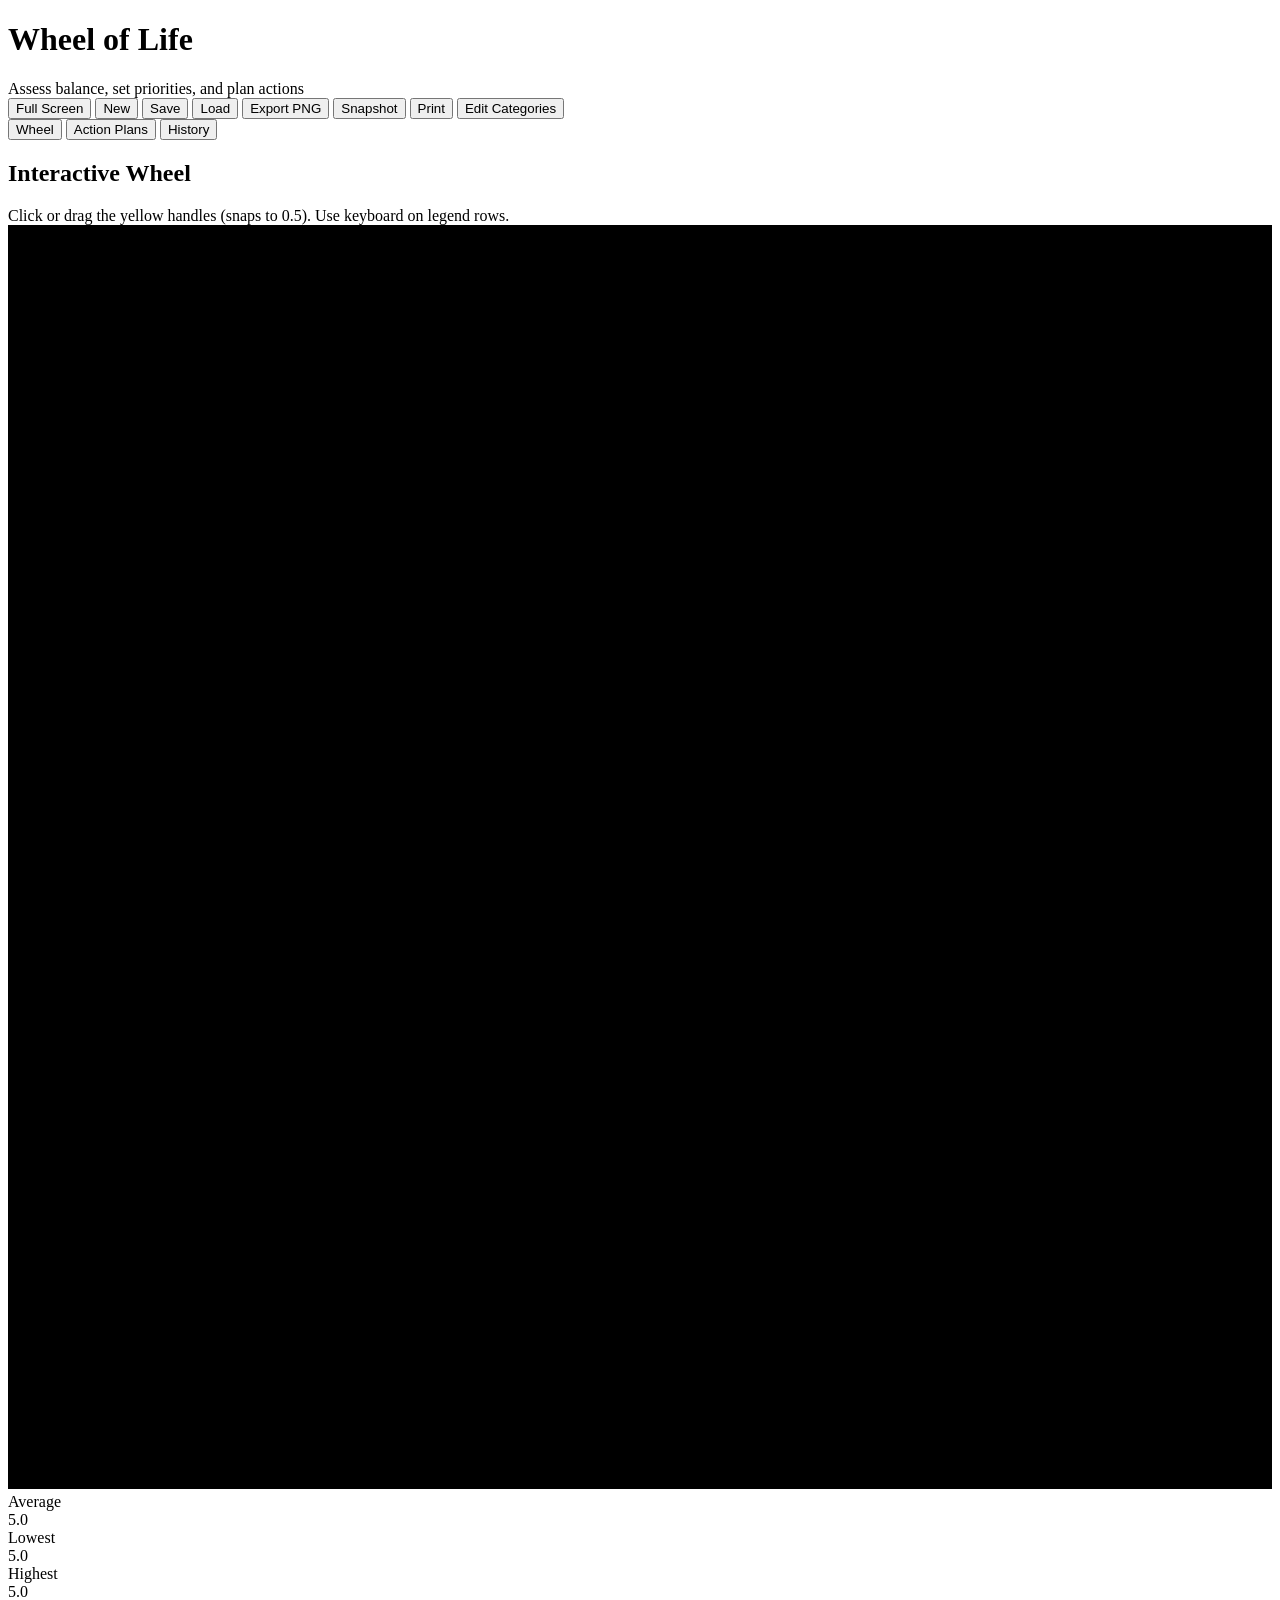
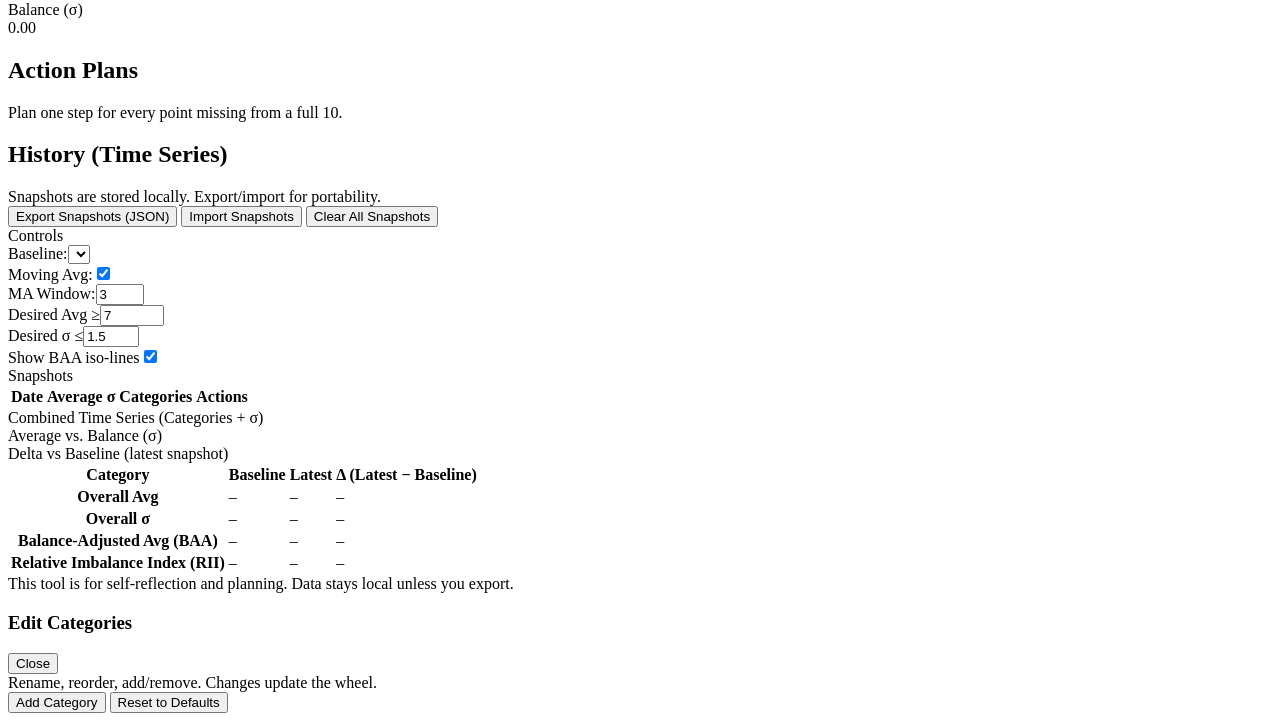
==== commit 5357b5de: "Update index.html - Mobile Updates Updates to allow for mobile and fix delta table. Possibly no chan" ====
--- a/index.html
+++ b/index.html
@@ -4,8 +4,7 @@
   <meta charset="utf-8" />
   <title>Wheel of Life — Interactive Workshop App</title>
   <meta name="viewport" content="width=device-width, initial-scale=1" />
-  <link rel="stylesheet" href="/wheel_of_life/css/base.css">
-  <link rel="stylesheet" media="print" href="/wheel_of_life/css/print.css">
+  <link rel="stylesheet" href="./css/styles.css">
 </head>
 <body>
   <header>
@@ -27,7 +26,6 @@
     </div>
   </header>
 
-  <!-- Tabs -->
   <div class="tabs">
     <button class="tab active" data-tab="wheel">Wheel</button>
     <button class="tab" data-tab="actions">Action Plans</button>
@@ -35,12 +33,10 @@
   </div>
 
   <main>
-    <!-- WHEEL -->
     <section id="page-wheel" class="page active">
       <section class="card">
         <h2>Interactive Wheel</h2>
         <div class="small">Click or drag the yellow handles (snaps to 0.5). Use keyboard on legend rows.</div>
-
         <div class="wheel-wrap">
           <svg id="wheel" viewBox="0 0 1100 1100" role="img" aria-label="Wheel of Life chart" xmlns="http://www.w3.org/2000/svg">
             <defs>
@@ -50,24 +46,18 @@
               </radialGradient>
             </defs>
             <rect x="0" y="0" width="1100" height="1100" fill="url(#bgGrad)"></rect>
-
             <g id="rings"></g>
             <g id="axes"></g>
             <g id="ticks"></g>
             <g id="bands"></g>
             <g id="labels"></g>
-
-            <!-- Overlay BEFORE handles (so handles remain draggable) -->
             <rect class="overlay" x="0" y="0" width="1100" height="1100"></rect>
-
             <g id="handles"></g>
             <circle class="center-dot" cx="550" cy="550" r="3"></circle>
           </svg>
           <div id="liveRegion" class="sr-live" aria-live="polite" aria-atomic="true"></div>
         </div>
-
         <div id="legend" class="legend" aria-label="Category legend and current scores"></div>
-
         <div class="statline">
           <div class="stat"><div class="label">Average</div><div class="value" id="avgVal">5.0</div></div>
           <div class="stat"><div class="label">Lowest</div><div class="value" id="minVal">5.0</div></div>
@@ -77,7 +67,6 @@
       </section>
     </section>
 
-    <!-- ACTION PLANS -->
     <section id="page-actions" class="page">
       <section class="card">
         <h2>Action Plans</h2>
@@ -86,88 +75,47 @@
       </section>
     </section>
 
-    <!-- HISTORY -->
     <section id="page-history" class="page">
       <section class="card">
         <h2>History (Time Series)</h2>
         <div class="small">Snapshots are stored locally. Export/import for portability.</div>
-
         <div class="history-toolbar">
           <button class="btn" id="btnExportSnaps">Export Snapshots (JSON)</button>
           <button class="btn" id="btnImportSnaps">Import Snapshots</button>
           <button class="btn danger" id="btnClearSnaps">Clear All Snapshots</button>
         </div>
-
         <div class="chart-card">
           <div class="chart-title">Controls</div>
           <div class="chart-controls">
-            <div class="form-field">
-              <label for="baselineSelect">Baseline:</label>
-              <select id="baselineSelect"></select>
-            </div>
-            <div class="form-field">
-              <label for="maToggle">Moving Avg:</label>
-              <input type="checkbox" id="maToggle" checked />
-            </div>
-            <div class="form-field">
-              <label for="maWindow">MA Window:</label>
-              <input type="number" id="maWindow" min="2" max="10" value="3" />
-            </div>
-            <div class="form-field">
-              <label for="targetAvg">Desired Avg ≥</label>
-              <input type="number" id="targetAvg" min="0" max="10" step="0.5" value="7" />
-            </div>
-            <div class="form-field">
-              <label for="targetSigma">Desired σ ≤</label>
-              <input type="number" id="targetSigma" min="0" max="5" step="0.1" value="1.5" />
-            </div>
-            <div class="form-field">
-              <label for="isoToggle">Show BAA iso-lines</label>
-              <input type="checkbox" id="isoToggle" checked />
-            </div>
+            <div class="form-field"><label for="baselineSelect">Baseline:</label><select id="baselineSelect"></select></div>
+            <div class="form-field"><label for="maToggle">Moving Avg:</label><input type="checkbox" id="maToggle" checked /></div>
+            <div class="form-field"><label for="maWindow">MA Window:</label><input type="number" id="maWindow" min="2" max="10" value="3" /></div>
+            <div class="form-field"><label for="targetAvg">Desired Avg ≥</label><input type="number" id="targetAvg" min="0" max="10" step="0.5" value="7" /></div>
+            <div class="form-field"><label for="targetSigma">Desired σ ≤</label><input type="number" id="targetSigma" min="0" max="5" step="0.1" value="1.5" /></div>
+            <div class="form-field"><label for="isoToggle">Show BAA iso-lines</label><input type="checkbox" id="isoToggle" checked /></div>
           </div>
         </div>
 
         <div class="history-grid">
-          <!-- Snapshots table card -->
           <div class="chart-card">
             <div class="chart-title">Snapshots</div>
             <table class="history-table" id="historyTable" aria-label="Snapshot list">
-              <thead>
-                <tr>
-                  <th>Date</th>
-                  <th>Average</th>
-                  <th>σ</th>
-                  <th>Categories</th>
-                  <th>Actions</th>
-                </tr>
-              </thead>
+              <thead><tr><th>Date</th><th>Average</th><th>σ</th><th>Categories</th><th>Actions</th></tr></thead>
               <tbody></tbody>
             </table>
           </div>
-
-          <!-- Combined time series -->
           <div class="chart-card">
             <div class="chart-title">Combined Time Series (Categories + σ)</div>
             <div id="combinedChart" class="chart-svg" role="img" aria-label="Categories and balance sigma over time" tabindex="0"></div>
           </div>
-
           <div class="chart-card">
             <div class="chart-title">Average vs. Balance (σ)</div>
             <div id="avgSigmaChart" class="chart-svg" role="img" aria-label="Average vs sigma" tabindex="0"></div>
           </div>
-
           <div class="chart-card">
             <div class="chart-title">Delta vs Baseline (latest snapshot)</div>
             <table class="history-table" id="deltaTable" aria-label="Delta vs baseline">
-              <thead>
-                <tr>
-                  <th>Category</th>
-                  <th>Baseline</th>
-                  <th>Latest</th>
-                  <th>Δ (Latest − Baseline)</th>
-                </tr>
-              </thead>
+              <thead><tr><th>Category</th><th>Baseline</th><th>Latest</th><th>Δ (Latest − Baseline)</th></tr></thead>
               <tbody></tbody>
               <tfoot>
                 <tr><th>Overall Avg</th><td id="deltaAvgBase">–</td><td id="deltaAvgLatest">–</td><td id="deltaAvgDiff">–</td></tr>
@@ -184,7 +132,6 @@
 
   <div class="footer-note">This tool is for self-reflection and planning. Data stays local unless you export.</div>
 
-  <!-- Modal -->
   <div id="modalOverlay" class="modal-overlay" aria-hidden="true">
     <div class="modal" role="dialog" aria-modal="true" aria-labelledby="modalTitle">
       <header><h3 id="modalTitle">Edit Categories</h3><button class="btn" id="btnCloseModal">Close</button></header>
@@ -198,6 +145,9 @@
       </div>
     </div>
   </div>
-  <script src="/wheel_of_life/js/app.js" type="module"></script>
+
+  <div id="toast" class="toast" aria-live="polite"></div>
+
+  <script type="module" src="./js/app.js"></script>
 </body>
 </html>
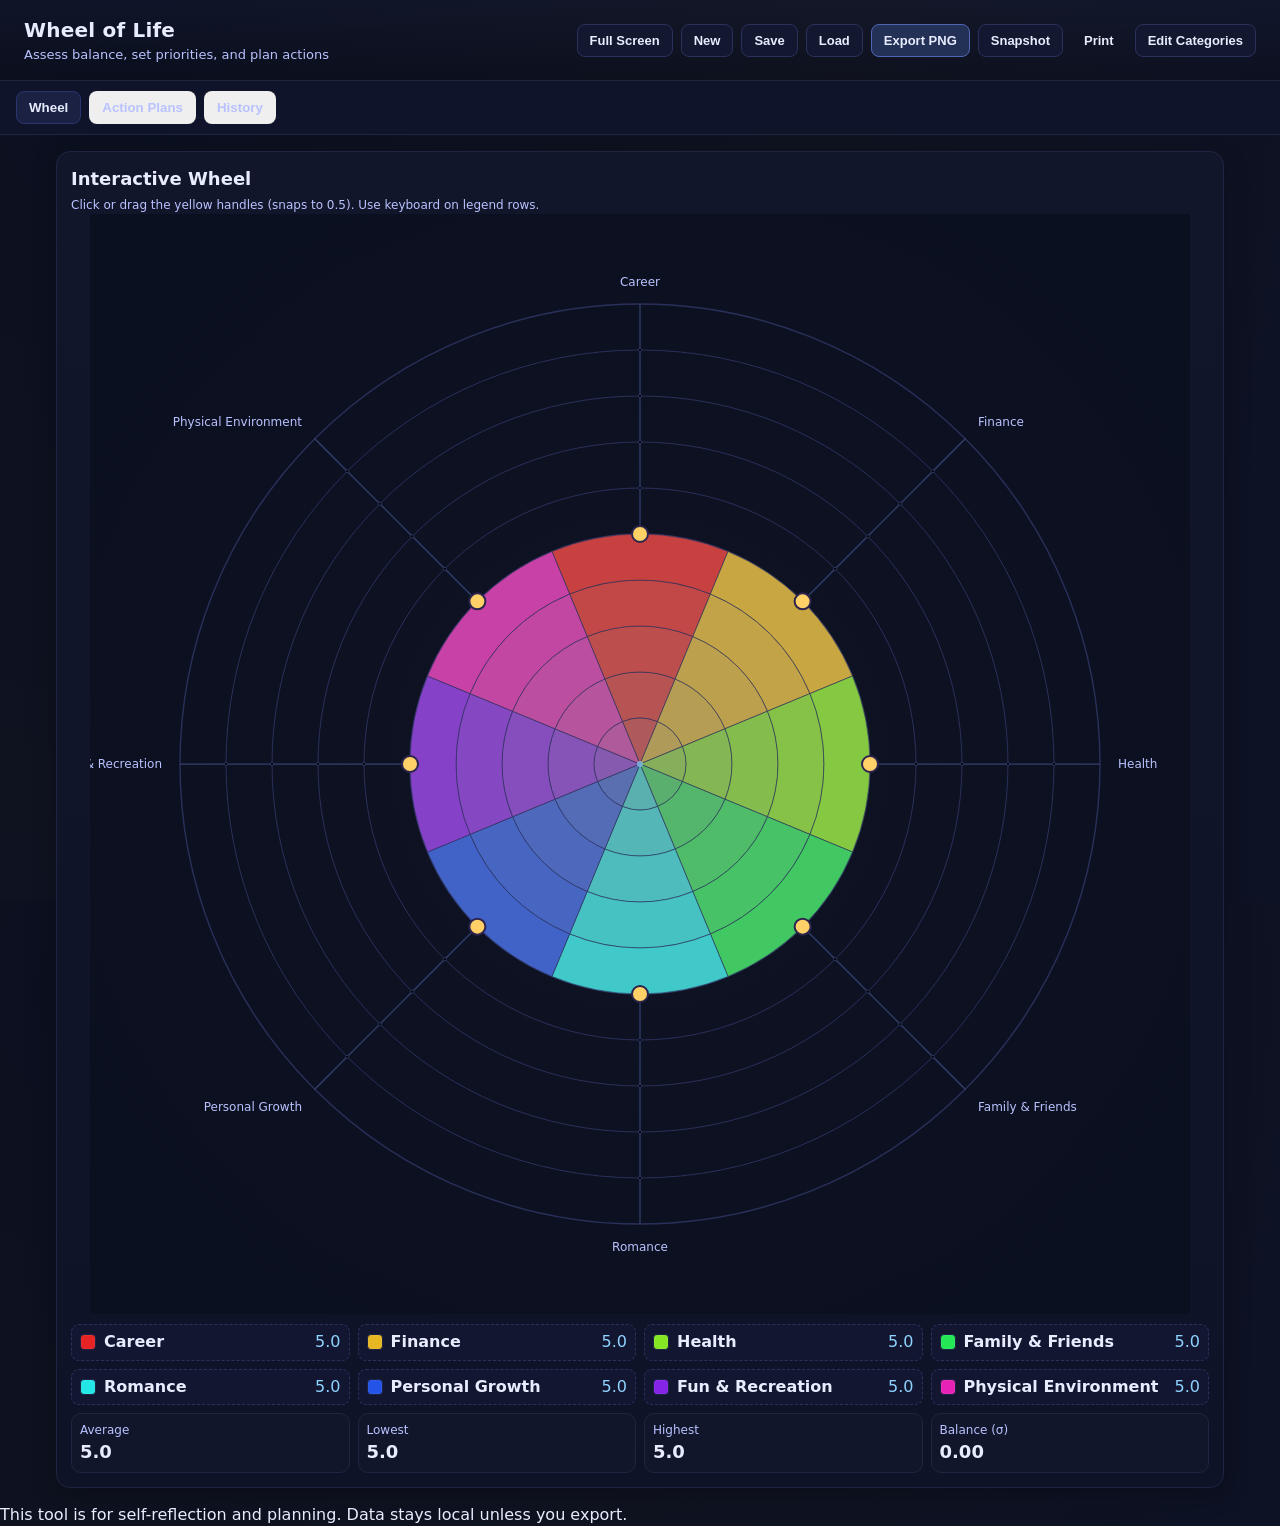
==== commit ce024bcb: "Update index.html - Action Plan and History Updated action plan to only have goal and 2 steps and th" ====
--- a/index.html
+++ b/index.html
@@ -70,7 +70,7 @@
     <section id="page-actions" class="page">
       <section class="card">
         <h2>Action Plans</h2>
-        <div class="small">Plan one step for every point missing from a full 10.</div>
+        <div class="small">Define your overall goal, current step, and next step for each category.</div>
         <div id="plansPanel" class="plans-panel"></div>
       </section>
     </section>
@@ -125,6 +125,12 @@
               </tfoot>
             </table>
           </div>
+          
+          <div class="chart-card">
+            <div class="chart-title">Action Plan History</div>
+            <div id="actionPlanHistoryList" class="action-history-list"></div>
+          </div>
+
         </div>
       </section>
     </section>
--- a/css/styles.css
+++ b/css/styles.css
@@ -0,0 +1,172 @@
+:root{
+      --bg: #0f1320;
+      --surface: #161a2b;
+      --text: #e8ecff;
+      --muted: #b9c2ff;
+      --accent: #6ea8fe;
+      --accent-2:#8fd3ff;
+      --ring: #29305a;
+      --handle: #ffd166;
+      --panel: #0e1330;
+      --border: #202642;
+      --band-stroke: #2a325b;
+      --swatch-border: #1c2244;
+      --focus: #9fd7ff;
+      --danger: #ef5350;
+      --input-bg: #0c1130;
+      --input-border: #2a325b;
+      --input-border-focus: #4b5cc2;
+      --input-placeholder: #8aa0d6;
+      --gridline: #2b335e;
+      --line: #8fd3ff;
+      --ma-line: #ffd166;
+      --zone-fill: rgba(76, 175, 80, 0.12);
+      --zone-stroke: #4caf50;
+      --isolines: #d1b3ff;
+      --tooltip-bg: #0d142a;
+      --tooltip-border: #2a325b;
+    }
+    * { box-sizing: border-box; }
+    html, body { height: 100%; }
+    body {
+      margin: 0;
+      background: radial-gradient(1200px circle at 10% 10%, #0b1020 0%, #0f1320 60%, #0d1224 100%);
+      color: var(--text);
+      font-family: system-ui, -apple-system, Segoe UI, Roboto, Helvetica, Arial, "Apple Color Emoji","Segoe UI Emoji";
+      line-height: 1.4;
+    }
+
+    header {
+      padding: 16px 24px;
+      display: flex; gap: 12px; align-items: center; justify-content: space-between;
+      border-bottom: 1px solid #202642;
+      background: linear-gradient(180deg, rgba(35,44,78,0.2), rgba(10,12,22,0.2));
+      position: sticky; top:0; z-index: 20;
+    }
+    header h1 { margin:0; font-size: 20px; letter-spacing: 0.2px; }
+    .sub { color: var(--muted); font-size: 13px; margin-top: 2px; }
+    .toolbar { display: flex; gap: 8px; flex-wrap: wrap; }
+    .btn { padding: 8px 12px; border-radius: 8px; border: 1px solid #2a325b; background: #131830; color: var(--text); cursor: pointer; font-weight: 600; font-size: 13px; }
+    .btn:hover { border-color: #3c4575; background: #161c37; }
+    .btn.primary { background: #243157; border-color: #5066b4; }
+    .btn.primary:hover { background: #283766; }
+    .btn.ghost { background: transparent; border-color: transparent; }
+    .btn.danger { background: #3b1d24; border-color: #69323f; color: #ffd8de; }
+
+    /* Tabs */
+    .tabs { display: flex; gap: 8px; padding: 10px 16px; border-bottom: 1px solid #202642; background: #0f142a; position: sticky; top:58px; z-index: 15; }
+    .tab { padding: 8px 12px; border-radius: 8px; border: 1px solid transparent; cursor: pointer; font-weight: 700; color: var(--muted); }
+    .tab.active { color: var(--text); background: #1a2143; border-color: #2a3570; }
+
+    main { padding: 16px; max-width: 1200px; margin: 0 auto; }
+
+    .card { background: linear-gradient(180deg, #12162b, #0e1327); border: 1px solid #1f2443; border-radius: 14px; padding: 14px; box-shadow: 0 6px 24px rgba(0,0,0,0.25); }
+    .card h2 { margin: 0 0 6px; font-size: 18px; }
+    .small { font-size: 12px; color: var(--muted); }
+
+    /* Wheel */
+    .wheel-wrap { position: relative; min-height: 640px; display: grid; place-items: center; }
+    #wheel { width: 100%; max-width: 1100px; height: auto; aspect-ratio: 1 / 1; }
+
+    /* Legend */
+    .legend { display: grid; grid-template-columns: repeat(auto-fit, minmax(260px,1fr)); gap: 8px; margin-top: 10px; }
+    .legend .row { display: grid; grid-template-columns: auto 1fr auto; gap: 8px; align-items: center; padding: 6px 8px; border: 1px dashed #2a325b; border-radius: 8px; background: #121631; }
+    .swatch { width: 16px; height: 16px; border-radius: 4px; border: 1px solid var(--swatch-border); box-shadow: inset 0 0 0 1px rgba(255,255,255,0.05); }
+    .legend .name { font-weight: 600; }
+    .legend .val { font-variant-numeric: tabular-nums; color: var(--accent-2); }
+
+    .statline { display: grid; grid-template-columns: repeat(4,1fr); gap: 8px; margin-top: 8px; }
+    .stat { border: 1px solid var(--border); border-radius: 10px; padding: 8px; background: #12162b; }
+    .stat .label { font-size: 12px; color: var(--muted); }
+    .stat .value { font-weight: 800; font-size: 18px; }
+
+    /* Action Plans */
+    .plans-panel { display: grid; gap: 16px; }
+    .plan-row { border: 1px solid var(--border); border-radius: 10px; padding: 12px; background: var(--panel); }
+    .plan-head { display:flex; justify-content: space-between; align-items:center; gap: 8px; }
+    .plan-title { font-weight: 800; }
+    .plan-score { font-variant-numeric: tabular-nums; color: var(--accent-2); font-weight: 700; }
+
+    .steps-header { margin-top: 8px; color: var(--muted); font-size: 12px; }
+    .steps-grid { display: grid; grid-template-columns: repeat(5, minmax(0,1fr)); gap: 8px; margin-top: 6px; }
+    @media (max-width: 750px) { .steps-grid { grid-template-columns: repeat(2, minmax(0,1fr)); } }
+    .step-wrap { display: grid; gap: 6px; }
+    .step-label { font-size: 11px; color: var(--muted); }
+    input.step { width: 100%; padding: 8px; border-radius: 8px; border: 1px solid var(--input-border); background: var(--input-bg); color: var(--text); font-size: 13px; }
+    input.step::placeholder { color: var(--input-placeholder); }
+    input.step:focus { outline: none; border-color: var(--input-border-focus); box-shadow: 0 0 0 3px rgba(143, 211, 255, 0.2); }
+    input.step[disabled] { opacity: 0.45; cursor: not-allowed; }
+
+    /* History */
+    .history-toolbar { display:flex; gap:8px; margin-bottom:8px; flex-wrap:wrap; }
+    .history-grid { display: grid; grid-template-columns: 1fr; gap: 16px; }
+    .chart-card { border: 1px solid var(--border); border-radius: 10px; padding: 12px; background: var(--panel); }
+    .chart-title { font-weight: 700; margin-bottom: 8px; }
+    .chart-controls { display:flex; gap:8px; flex-wrap:wrap; margin-bottom:8px; align-items:center; }
+    .form-field { display:flex; gap:6px; align-items:center; }
+    .form-field label { font-size: 12px; color: var(--muted); }
+    select, input[type="number"] { padding: 6px 8px; border-radius: 8px; border: 1px solid var(--input-border); background: var(--input-bg); color: var(--text); }
+    input[type="checkbox"] { transform: scale(1.1); }
+    .category-charts { display: grid; grid-template-columns: repeat(2,minmax(0,1fr)); gap: 12px; }
+    @media (max-width: 900px) { .category-charts { grid-template-columns: 1fr; } }
+
+    .history-table { width: 100%; border-collapse: collapse; }
+    .history-table th, .history-table td { border: 1px solid #28305a; padding: 8px; font-size: 13px; }
+    .history-table th { background: #0f142a; color: var(--muted); text-align: left; }
+    .history-table tr:nth-child(even) td { background: #101535; }
+
+    /* SVG chart styles */
+    .chart-svg { width: 100%; height: auto; aspect-ratio: 16 / 9; }
+    .gridline { stroke: var(--gridline); stroke-width: 1; }
+    .axis-line { stroke: var(--muted); stroke-width: 1.2; }
+    .series-line { fill: none; stroke: var(--line); stroke-width: 2.2; }
+    .ma-line { fill: none; stroke: var(--ma-line); stroke-width: 2; stroke-dasharray: 5,3; }
+    .dot { fill: var(--line); }
+
+    /* Wheel SVG */
+    .ring { stroke: var(--ring); fill: none; }
+    .axis { stroke: #34406f; stroke-width: 1.25; }
+    .tick { stroke: #2f3967; stroke-width: 0.9; }
+    .cat-label { font-size: 12px; fill: var(--muted); }
+    .handle { fill: var(--handle); stroke: #2d244f; stroke-width: 2; cursor: pointer; }
+    .overlay { fill: transparent; cursor: crosshair; }
+    .center-dot { fill: #8fd3ff; opacity: 0.7; }
+    .band { stroke: var(--band-stroke); stroke-width: 0.6; stroke-linejoin: round; }
+
+    .page { display: none; }
+    .page.active { display: block; }
+
+    .sr-live { position: absolute; left: -9999px; width: 1px; height: 1px; overflow: hidden; }
+
+    /* Modal styling */
+    .modal-overlay {
+      position: fixed; inset: 0;
+      display: none; /* hidden by default; shown via JS on open */
+      place-items: center;
+      background: rgba(6, 8, 16, 0.6);
+      z-index: 100;
+    }
+    .modal {
+      width: min(800px, 92vw);
+      background: linear-gradient(180deg, #12162b, #0e1327);
+      border: 1px solid #1f2443;
+      border-radius: 14px;
+      box-shadow: 0 12px 40px rgba(0,0,0,0.5);
+    }
+    .modal header, .modal .footer {
+      display: flex; justify-content: space-between; align-items: center;
+      gap: 8px; padding: 12px 14px;
+    }
+    .modal header { border-bottom: 1px solid #1f2443; }
+    .modal .footer { border-top: 1px solid #1f2443; }
+    .modal .content { padding: 12px 14px; }
+    .edit-list { display: grid; gap: 8px; }
+    .edit-row {
+      display: grid; grid-template-columns: auto 1fr auto;
+      gap: 8px; align-items: center;
+      padding: 8px; background: #121631; border: 1px dashed #2a325b; border-radius: 8px;
+    }
+    .edit-row input[type="text"] {
+      padding: 8px; border-radius: 8px; border: 1px solid var(--input-border);
+      background: var(--input-bg); color: var(--text);
+    }
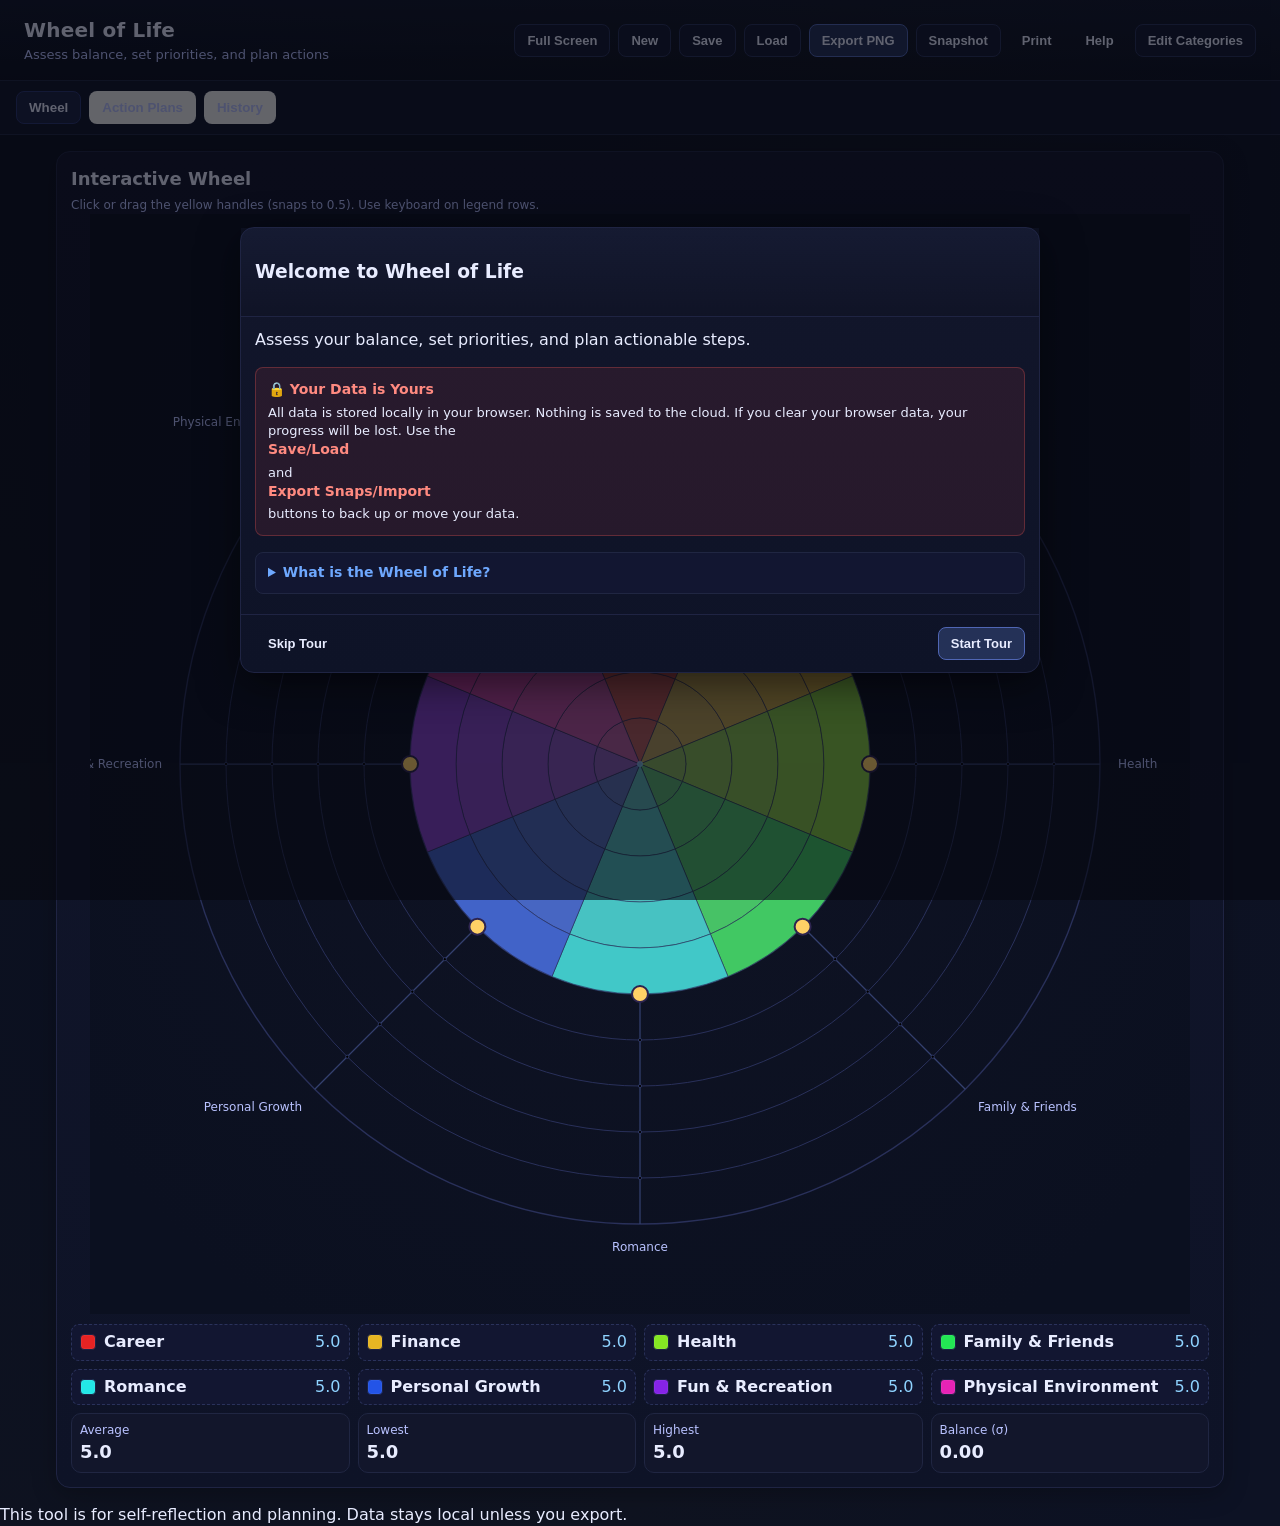
==== commit 624cde6d: "Update index.html - Add Help btn and tour relaunch Add help button and tour relanuch" ====
--- a/index.html
+++ b/index.html
@@ -20,6 +20,7 @@
       <button class="btn primary" id="btnExport">Export PNG</button>
       <button class="btn" id="btnSnapshot">Snapshot</button>
       <button class="btn ghost" id="btnPrint">Print</button>
+      <button class="btn ghost" id="btnHelp">Help</button>
       <button class="btn" id="btnEditCats">Edit Categories</button>
       <input type="file" id="fileInput" accept=".json,.txt" style="display:none" />
       <input type="file" id="snapFileInput" accept=".json,.txt" style="display:none" />
@@ -31,7 +32,6 @@
     <button class="tab" data-tab="actions">Action Plans</button>
     <button class="tab" data-tab="history">History</button>
   </div>
-
   <main>
     <section id="page-wheel" class="page active">
       <section class="card">
@@ -66,7 +66,6 @@
         </div>
       </section>
     </section>
-
     <section id="page-actions" class="page">
       <section class="card">
         <h2>Action Plans</h2>
@@ -74,7 +73,6 @@
         <div id="plansPanel" class="plans-panel"></div>
       </section>
     </section>
-
     <section id="page-history" class="page">
       <section class="card">
         <h2>History (Time Series)</h2>
@@ -95,7 +93,6 @@
             <div class="form-field"><label for="isoToggle">Show BAA iso-lines</label><input type="checkbox" id="isoToggle" checked /></div>
           </div>
         </div>
-
         <div class="history-grid">
           <div class="chart-card">
             <div class="chart-title">Snapshots</div>
@@ -125,19 +122,15 @@
               </tfoot>
             </table>
           </div>
-          
           <div class="chart-card">
             <div class="chart-title">Action Plan History</div>
             <div id="actionPlanHistoryList" class="action-history-list"></div>
           </div>
-
         </div>
       </section>
     </section>
   </main>
-
   <div class="footer-note">This tool is for self-reflection and planning. Data stays local unless you export.</div>
-
   <div id="modalOverlay" class="modal-overlay" aria-hidden="true">
     <div class="modal" role="dialog" aria-modal="true" aria-labelledby="modalTitle">
       <header><h3 id="modalTitle">Edit Categories</h3><button class="btn" id="btnCloseModal">Close</button></header>
@@ -151,7 +144,98 @@
       </div>
     </div>
   </div>
-
+    <div id="onboardingOverlay" class="modal-overlay" aria-hidden="true">
+    <div class="modal onboarding-modal" role="dialog" aria-modal="true" aria-labelledby="onboardingTitle">
+      <div id="tourStep0" class="tour-step active">
+        <header><h3 id="onboardingTitle">Welcome to Wheel of Life</h3></header>
+        <div class="content">
+          <p>Assess your balance, set priorities, and plan actionable steps.</p>
+          <div class="privacy-notice">
+            <strong>🔒 Your Data is Yours</strong>
+            <p>All data is stored locally in your browser. Nothing is saved to the cloud. If you clear your browser data, your progress will be lost. Use the <strong>Save/Load</strong> and <strong>Export Snaps/Import</strong> buttons to back up or move your data.</p>
+          </div>
+          <details class="what-is-wheel">
+            <summary>What is the Wheel of Life?</summary>
+            <p>The Wheel of Life is a visual tool used in coaching and personal development. It divides life into categories (like Health, Career, Finances) and lets you rate your current satisfaction in each. A "bumpy" wheel indicates imbalance, helping you identify which areas need more attention to roll smoothly.</p>
+          </details>
+        </div>
+        <div class="footer">
+          <button class="btn ghost btnSkipTour">Skip Tour</button>
+          <button class="btn primary" id="btnStartTour">Start Tour</button>
+        </div>
+      </div>
+      <div id="tourStep1" class="tour-step">
+        <header><h3>Tab 1: The Wheel</h3></header>
+        <div class="content">
+          <p><strong>Assess your current reality.</strong></p>
+          <ul>
+            <li>Click or drag the yellow handles to score each category from 0 to 10.</li>
+            <li>Use the <strong>Edit Categories</strong> button to rename, add, or remove areas to fit your life.</li>
+            <li>Check the stats at the bottom to see your overall Average and Balance (σ).</li>
+          </ul>
+        </div>
+        <div class="footer">
+          <button class="btn ghost btnSkipTour">Skip</button>
+          <button class="btn primary btnNextTour" data-next="2">Next: Action Plans</button>
+        </div>
+      </div>
+      <div id="tourStep2" class="tour-step">
+        <header><h3>Tab 2: Action Plans</h3></header>
+        <div class="content">
+          <p><strong>Turn insights into action.</strong></p>
+          <ul>
+            <li>For each category, define your <em>Overall Goal</em>.</li>
+            <li>Log your <em>Current Step</em> (what you are doing right now).</li>
+            <li>Plan your <em>Next Step</em> (your immediate next action to improve your score).</li>
+          </ul>
+        </div>
+        <div class="footer">
+          <button class="btn ghost btnSkipTour">Skip</button>
+          <button class="btn primary btnNextTour" data-next="3">Next: History</button>
+        </div>
+      </div>
+      <div id="tourStep3" class="tour-step">
+        <header><h3>Tab 3: History</h3></header>
+        <div class="content">
+          <p><strong>Track your growth over time.</strong></p>
+          <ul>
+            <li>Click <strong>Snapshot</strong> in the top toolbar anytime to permanently log your current Wheel scores and Action Plans.</li>
+            <li>The History tab provides charts and tables comparing your past snapshots to see how your balance and averages improve.</li>
+            <li>Review your past action plans in the log at the bottom to see what steps you've accomplished.</li>
+          </ul>
+        </div>
+        <div class="footer">
+          <div></div> <button class="btn primary" id="btnFinishTour">Finish & Get Started</button>
+        </div>
+      </div>
+    </div>
+  </div>
+    <div id="helpOverlay" class="modal-overlay" aria-hidden="true">
+    <div class="modal" role="dialog" aria-modal="true" aria-labelledby="helpTitle">
+      <header>
+        <h3 id="helpTitle">Help & Information</h3>
+        <button class="btn" id="btnCloseHelp">Close</button>
+      </header>
+      <div class="content help-content">
+        <h4>1. The Wheel</h4>
+        <p>Score each category from 0 to 10 by clicking or dragging the yellow handles. Use "Edit Categories" to customize your wheel to fit your life.</p>
+
+        <h4>2. Action Plans</h4>
+        <p>Turn your wheel scores into action. Define an overall goal, your current step, and the next immediate step to improve your score in each category.</p>
+
+        <h4>3. History</h4>
+        <p>Take snapshots to log your progress over time. View charts and tables to see how your balance and averages change.</p>
+        
+        <div class="privacy-notice" style="margin-top: 16px;">
+          <strong>🔒 Local Storage Only</strong>
+          <p>Your data is saved entirely in this browser. Use the Save/Load or Export/Import Snaps buttons to back up or move your data across devices.</p>
+        </div>
+      </div>
+      <div class="footer">
+        <button class="btn primary" id="btnRestartTour">Restart Guided Tour</button>
+      </div>
+    </div>
+  </div>
   <div id="toast" class="toast" aria-live="polite"></div>
 
   <script type="module" src="./js/app.js"></script>
--- a/css/styles.css
+++ b/css/styles.css
@@ -170,3 +170,54 @@
       padding: 8px; border-radius: 8px; border: 1px solid var(--input-border);
       background: var(--input-bg); color: var(--text);
     }
+/* New Action Plans Layout */
+.plan-fields { display: flex; flex-direction: column; gap: 12px; margin-top: 12px; }
+.plan-field { display: flex; flex-direction: column; gap: 6px; }
+.plan-field label { font-size: 12px; color: var(--muted); font-weight: 600; text-transform: uppercase; letter-spacing: 0.5px; }
+.plan-field input, .plan-field textarea { width: 100%; padding: 10px; border-radius: 8px; border: 1px solid var(--input-border); background: var(--input-bg); color: var(--text); font-size: 14px; font-family: inherit; }
+.plan-field textarea { resize: vertical; min-height: 70px; }
+.plan-field input:focus, .plan-field textarea:focus { outline: none; border-color: var(--input-border-focus); box-shadow: 0 0 0 3px rgba(143, 211, 255, 0.2); }
+
+/* Action Plan History Feed */
+.action-history-list { display: flex; flex-direction: column; gap: 16px; margin-top: 8px; }
+.action-history-item { padding: 14px; border: 1px dashed #2a325b; border-radius: 10px; background: #121631; }
+.action-history-date { font-weight: 800; color: var(--accent-2); border-bottom: 1px solid #1f2443; padding-bottom: 8px; margin-bottom: 12px; }
+.action-history-cat { margin-bottom: 12px; }
+.action-history-cat:last-child { margin-bottom: 0; }
+.action-history-cat strong { display: block; color: var(--accent); margin-bottom: 6px; font-size: 15px; }
+.action-history-text { font-size: 14px; color: var(--text); margin: 4px 0; background: rgba(0,0,0,0.2); padding: 6px 10px; border-radius: 6px; border-left: 3px solid var(--border); }
+/* Onboarding & Tour Modal */
+.tour-step { display: none; }
+.tour-step.active { display: block; }
+
+.privacy-notice {
+  background: rgba(239, 83, 80, 0.1); /* light tint of danger var */
+  border: 1px solid rgba(239, 83, 80, 0.3);
+  border-radius: 8px;
+  padding: 12px;
+  margin: 16px 0;
+}
+.privacy-notice strong { color: #ff8a80; display: block; margin-bottom: 4px; font-size: 14px; }
+.privacy-notice p { margin: 0; font-size: 13px; color: var(--text); }
+
+.what-is-wheel {
+  background: #121631;
+  border: 1px solid var(--border);
+  border-radius: 8px;
+  padding: 10px 12px;
+  margin-bottom: 8px;
+}
+.what-is-wheel summary {
+  cursor: pointer;
+  font-weight: 600;
+  color: var(--accent);
+  user-select: none;
+  font-size: 14px;
+}
+.what-is-wheel summary:hover { color: var(--accent-2); }
+.what-is-wheel p { margin: 8px 0 0 0; font-size: 13px; color: var(--muted); }
+
+.tour-step p { margin-top: 0; }
+.tour-step ul { margin: 12px 0; padding-left: 20px; color: var(--text); font-size: 14px; }
+.tour-step li { margin-bottom: 8px; }
+.tour-step li strong, .tour-step li em { color: var(--accent-2); }
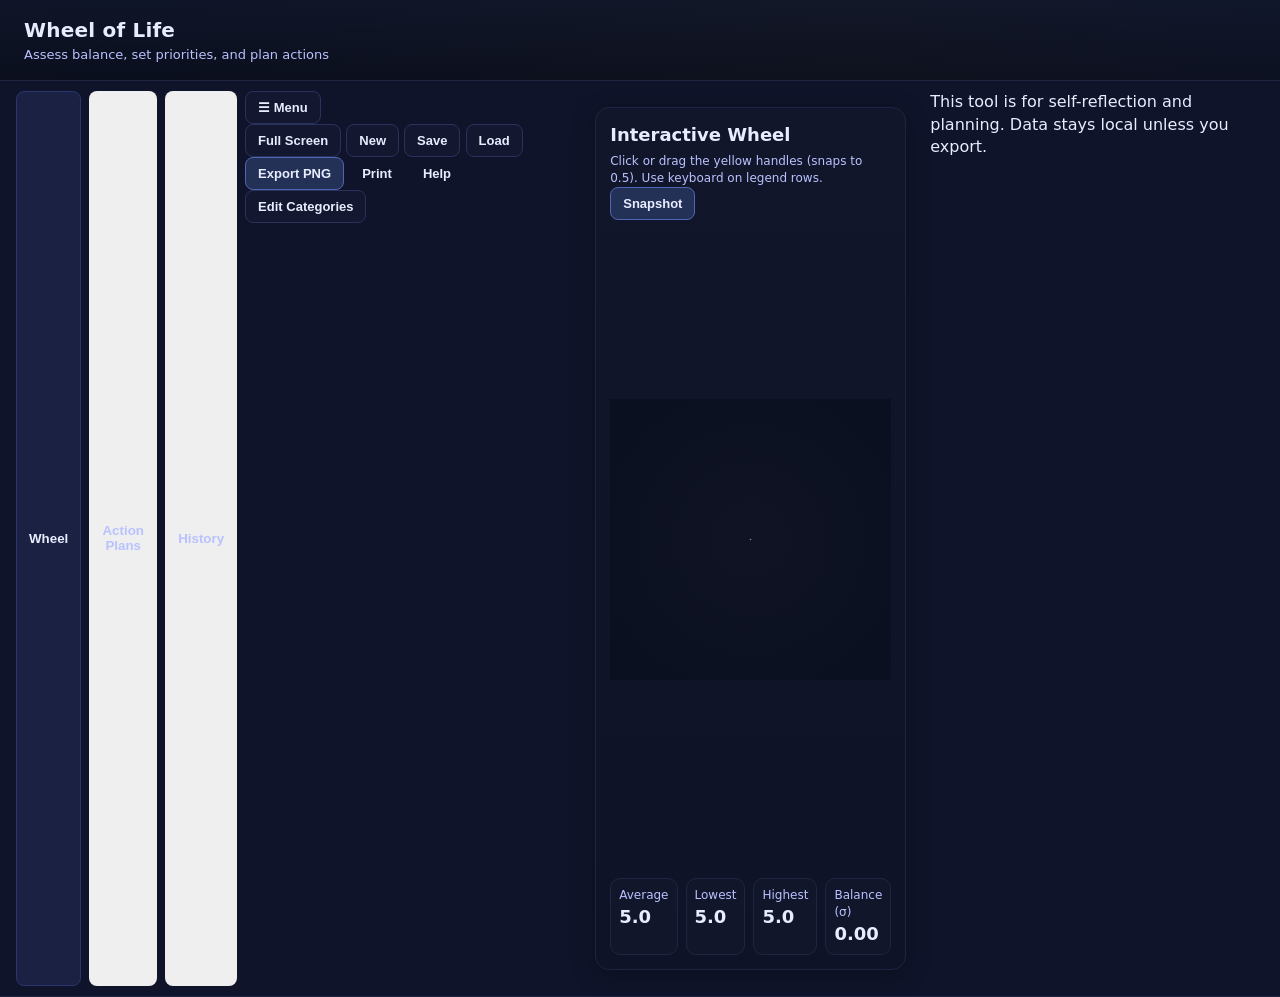
==== commit 1085848a: "Update index.html - Refactor UI for mobile moved header items into collapsible menu, updated section" ====
--- a/index.html
+++ b/index.html
@@ -12,31 +12,38 @@
       <h1>Wheel of Life</h1>
       <div class="sub">Assess balance, set priorities, and plan actions</div>
     </div>
-    <div class="toolbar">
-      <button class="btn" id="btnFullscreen">Full Screen</button>
-      <button class="btn" id="btnNew">New</button>
-      <button class="btn" id="btnSave">Save</button>
-      <button class="btn" id="btnLoad">Load</button>
-      <button class="btn primary" id="btnExport">Export PNG</button>
-      <button class="btn" id="btnSnapshot">Snapshot</button>
-      <button class="btn ghost" id="btnPrint">Print</button>
-      <button class="btn ghost" id="btnHelp">Help</button>
-      <button class="btn" id="btnEditCats">Edit Categories</button>
-      <input type="file" id="fileInput" accept=".json,.txt" style="display:none" />
-      <input type="file" id="snapFileInput" accept=".json,.txt" style="display:none" />
-    </div>
+    <input type="file" id="fileInput" accept=".json,.txt" style="display:none" />
+    <input type="file" id="snapFileInput" accept=".json,.txt" style="display:none" />
   </header>
 
   <div class="tabs">
     <button class="tab active" data-tab="wheel">Wheel</button>
     <button class="tab" data-tab="actions">Action Plans</button>
     <button class="tab" data-tab="history">History</button>
+    
+    <div class="menu-container">
+      <button class="btn" id="btnMenu">☰ Menu</button>
+      <div id="dropdownMenu" class="dropdown-content">
+        <button class="btn" id="btnFullscreen">Full Screen</button>
+        <button class="btn" id="btnNew">New</button>
+        <button class="btn" id="btnSave">Save</button>
+        <button class="btn" id="btnLoad">Load</button>
+        <button class="btn primary" id="btnExport">Export PNG</button>
+        <button class="btn ghost" id="btnPrint">Print</button>
+        <button class="btn ghost" id="btnHelp">Help</button>
+        <button class="btn" id="btnEditCats">Edit Categories</button>
+      </div>
   </div>
   <main>
     <section id="page-wheel" class="page active">
       <section class="card">
-        <h2>Interactive Wheel</h2>
-        <div class="small">Click or drag the yellow handles (snaps to 0.5). Use keyboard on legend rows.</div>
+        <div class="card-header-flex">
+          <div>
+            <h2>Interactive Wheel</h2>
+            <div class="small">Click or drag the yellow handles (snaps to 0.5). Use keyboard on legend rows.</div>
+          </div>
+          <button class="btn primary btn-snapshot">Snapshot</button>
+        </div>
         <div class="wheel-wrap">
           <svg id="wheel" viewBox="0 0 1100 1100" role="img" aria-label="Wheel of Life chart" xmlns="http://www.w3.org/2000/svg">
             <defs>
@@ -67,9 +74,14 @@
       </section>
     </section>
     <section id="page-actions" class="page">
-      <section class="card">
-        <h2>Action Plans</h2>
-        <div class="small">Define your overall goal, current step, and next step for each category.</div>
+     <section class="card">
+        <div class="card-header-flex">
+          <div>
+            <h2>Action Plans</h2>
+            <div class="small">Define your overall goal, current step, and next step for each category.</div>
+          </div>
+          <button class="btn primary btn-snapshot">Snapshot</button>
+        </div>
         <div id="plansPanel" class="plans-panel"></div>
       </section>
     </section>
--- a/css/styles.css
+++ b/css/styles.css
@@ -221,3 +221,7 @@
 .tour-step ul { margin: 12px 0; padding-left: 20px; color: var(--text); font-size: 14px; }
 .tour-step li { margin-bottom: 8px; }
 .tour-step li strong, .tour-step li em { color: var(--accent-2); }
+/* Help Modal Styles */
+.help-content h4 { margin: 16px 0 4px 0; color: var(--accent); font-size: 15px; }
+.help-content h4:first-child { margin-top: 0; }
+.help-content p { margin: 0 0 12px 0; font-size: 14px; color: var(--muted); }
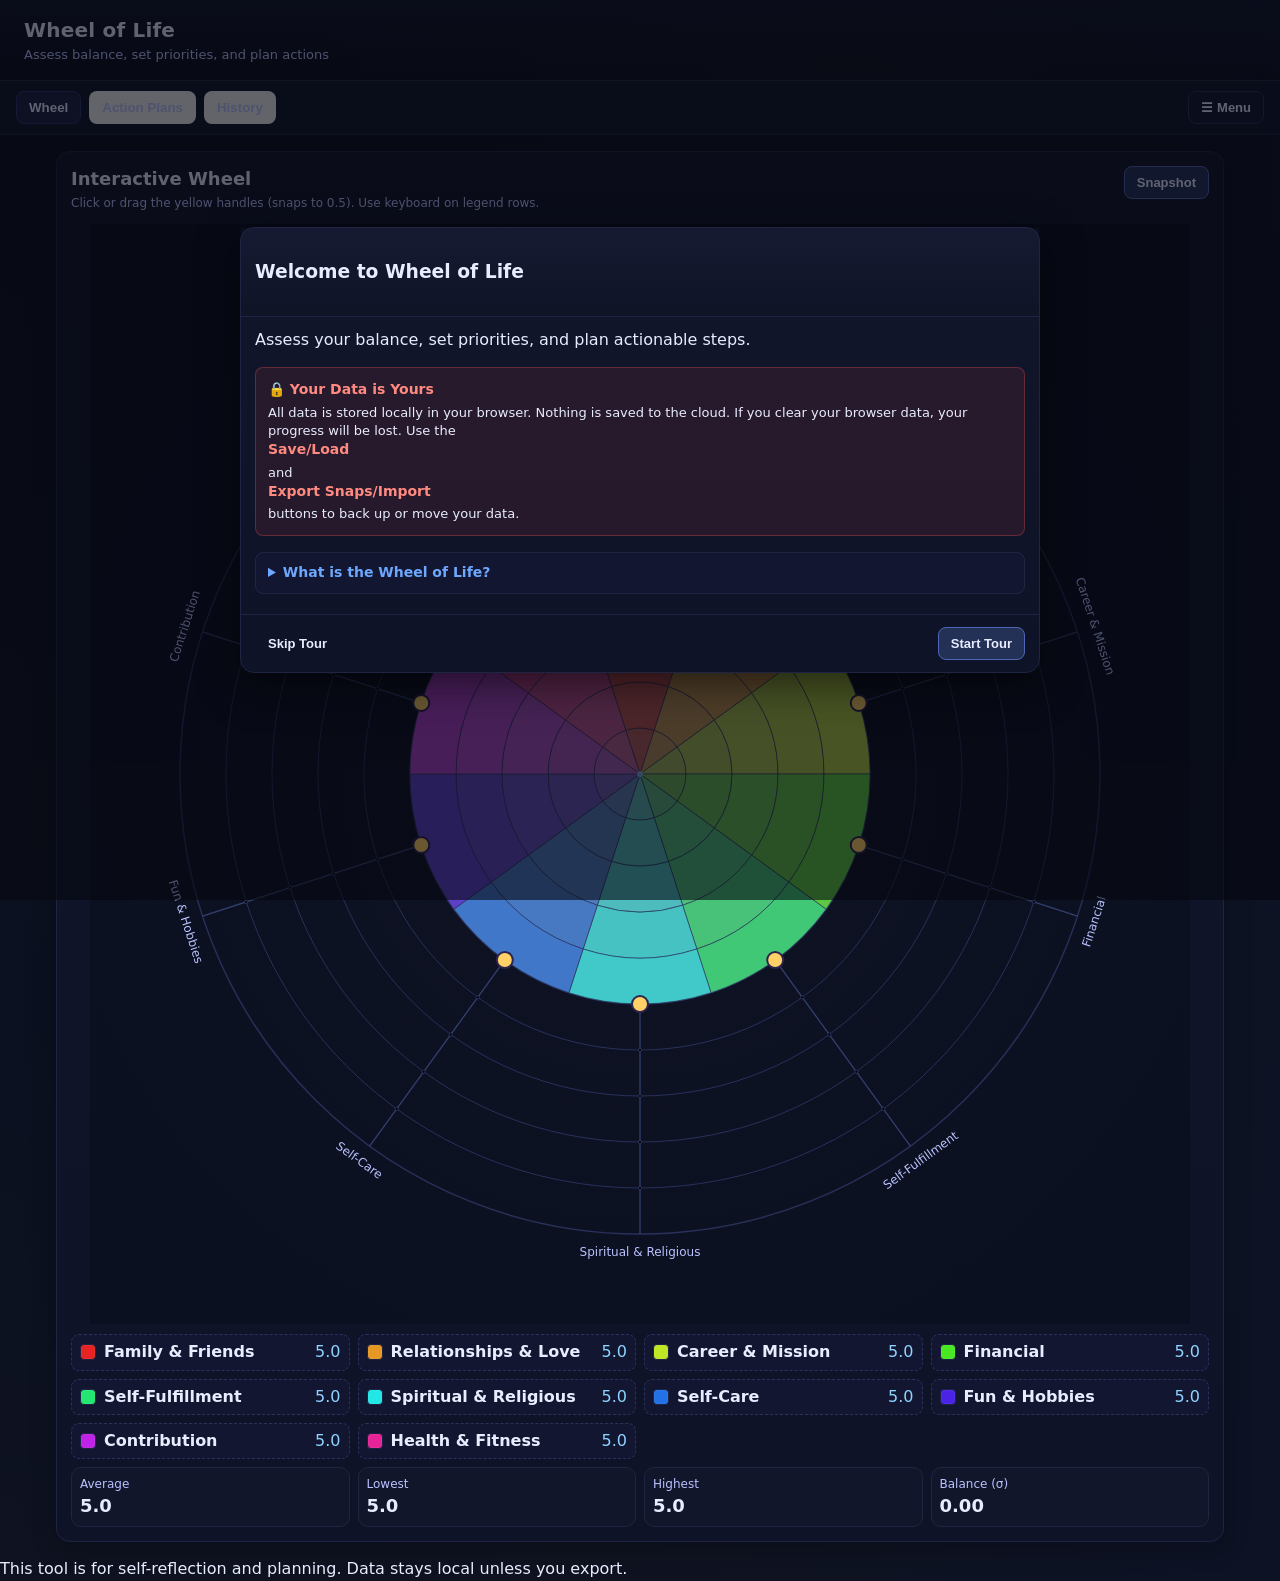
==== commit 6f7b4892: "Update index.html - fix missing closing tag on Tabs" ====
--- a/index.html
+++ b/index.html
@@ -33,6 +33,7 @@
         <button class="btn ghost" id="btnHelp">Help</button>
         <button class="btn" id="btnEditCats">Edit Categories</button>
       </div>
+    </div>
   </div>
   <main>
     <section id="page-wheel" class="page active">
--- a/css/styles.css
+++ b/css/styles.css
@@ -64,6 +64,50 @@
     .card h2 { margin: 0 0 6px; font-size: 18px; }
     .small { font-size: 12px; color: var(--muted); }
 
+      /* Collapsible Menu */
+.menu-container {
+  margin-left: auto; /* Pushes the menu to the far right of the flex container */
+  position: relative;
+}
+
+.dropdown-content {
+  display: none; /* Hidden by default */
+  position: absolute;
+  right: 0;
+  top: calc(100% + 8px);
+  background: #12162b;
+  border: 1px solid #1f2443;
+  border-radius: 10px;
+  padding: 8px;
+  box-shadow: 0 8px 32px rgba(0,0,0,0.6);
+  flex-direction: column;
+  gap: 6px;
+  min-width: 180px;
+  z-index: 100;
+}
+
+.dropdown-content.show {
+  display: flex;
+}
+
+.dropdown-content .btn {
+  width: 100%;
+  text-align: left;
+}
+
+/* Card Header Layout */
+.card-header-flex {
+  display: flex;
+  justify-content: space-between;
+  align-items: flex-start;
+  gap: 16px;
+  margin-bottom: 12px;
+}
+
+.card-header-flex h2 {
+  margin: 0 0 4px; /* Slightly adjust heading margin to fit the flex container */
+}
+
     /* Wheel */
     .wheel-wrap { position: relative; min-height: 640px; display: grid; place-items: center; }
     #wheel { width: 100%; max-width: 1100px; height: auto; aspect-ratio: 1 / 1; }
